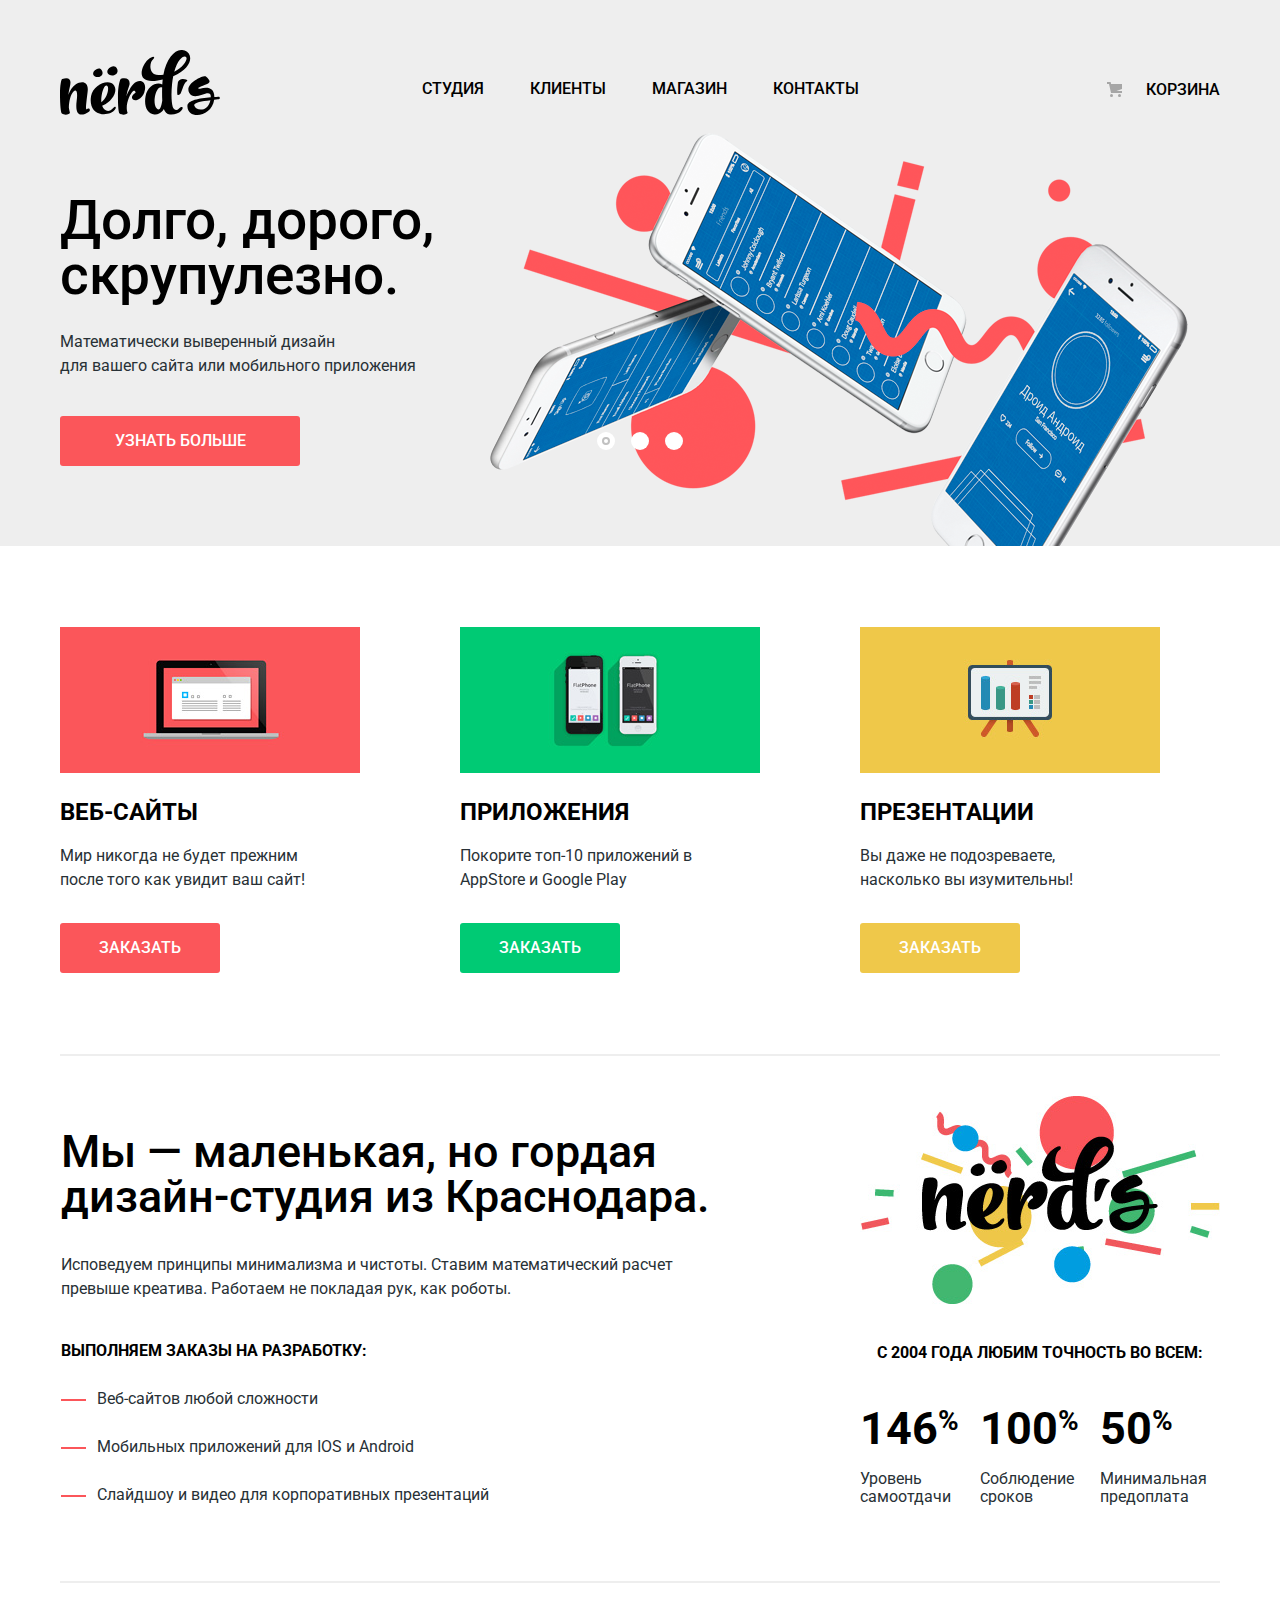
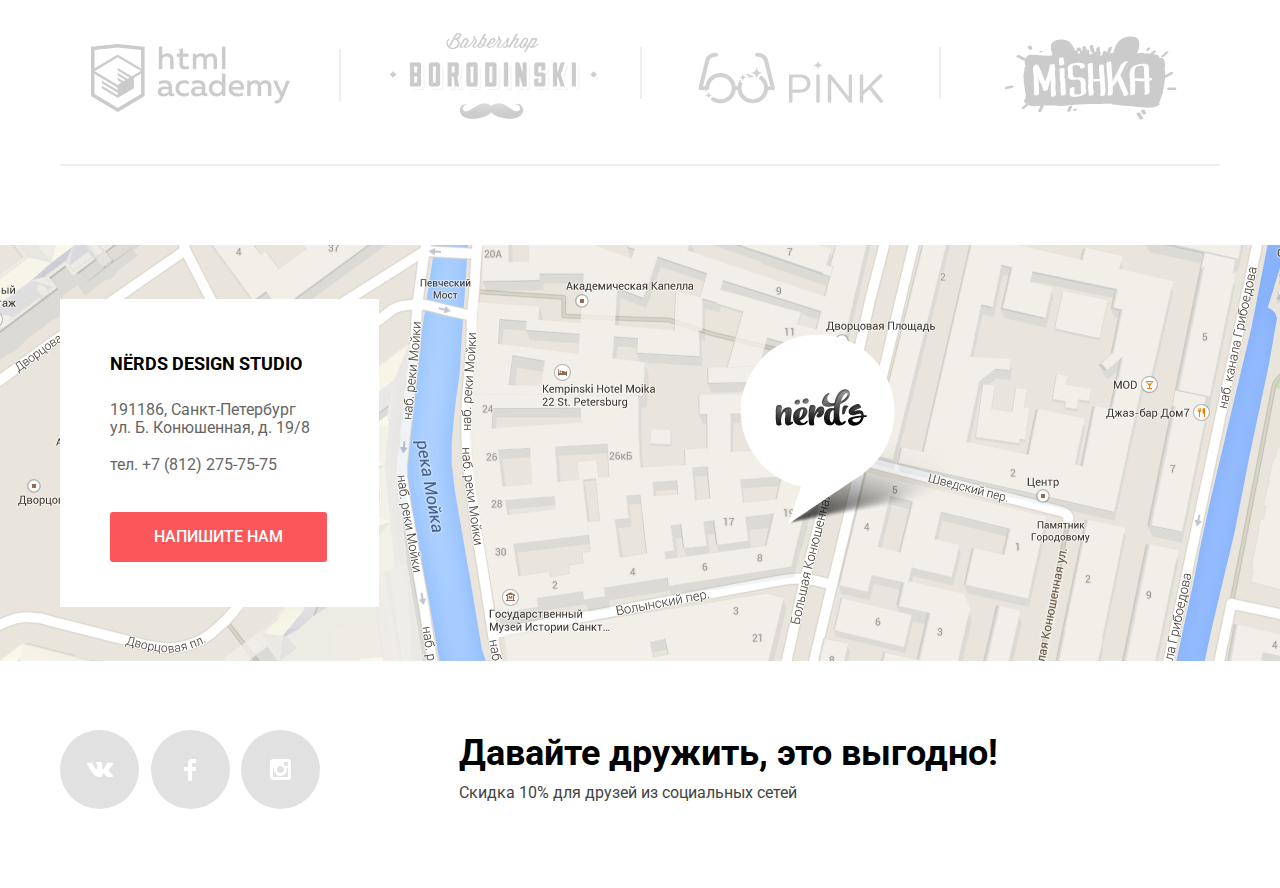
==== index.html @ 0fe1f44a "Стилизовал модолку" ====
<!DOCTYPE html>
<html lang="ru">
  <head>
    <meta charset="utf-8">
    <title>HTML Academy: Нёрдс</title>
    <link href="https://fonts.googleapis.com/css?family=Roboto:400,500,700&amp;subset=cyrillic" rel="stylesheet">
    <link rel="stylesheet" href="css/normalize.css">
    <link rel="stylesheet" type="text/css" href="css/style.css">
    <link rel="stylesheet" type="text/css" href="css/style.min.css">
  </head>
  <body>
<!--Блок шапки-->
		<header class="main-header">
      <div class="main-header-wrapper">
				<div class="header-logo">
				  <img src="img/nerds-logo.svg" width="160" height="65" alt="Логотип Нёрдс">
				</div>
				<nav class="main-navigation">
					<ul class="main-nav">
						<li class="main-nav_li main-nav-studio"><a class="main-nav_link main-nav-studio_link" href="#">Студия</a></li>
						<li class="main-nav_li main-nav-customers"><a class="main-nav_link main-nav-customers_link" href="#">Клиенты</a></li>
						<li class="main-nav_li main-nav-magazine"><a class="main-nav_link main-nav-magazine_link" href="./catalog.html">Магазин</a></li>
            <li class="main-nav_li main-nav-contacts"><a class="main-nav_link main-nav-contacts_link" href="#">Контакты</a></li>
					</ul>
          <a class="main-navigation_basket" href="#">Корзина</a>
				</nav>
      </div>
    </header><!--/Блок шапки-->
<!--Формы слайда-->
    <section class="slider">
      <div class="slider-container">
        <h2 class="visually-hidden">Преимущества</h2>
        <input class="visually-hidden product-1" type="radio" id="product-1" name="toggle" checked>
        <input class="visually-hidden product-2" type="radio" id="product-2" name="toggle">
        <input class="visually-hidden product-3" type="radio" id="product-3" name="toggle">
        <div class="slider-controls">
          <label class="slider-controls-item slider-controls-item--1" for="product-1">Первый</label>
          <label class="slider-controls-item slider-controls-item--2" for="product-2">Второй</label>
          <label class="slider-controls-item slider-controls-item--3" for="product-3">Третий</label>
        </div>
        <ul class="slider-list">
          <li class="slider-item">
            <h3 class="slider_title">Долго, дорого,<br> скрупулезно.</h3>
            <p class="slider_about">Математически выверенный дизайн<br> для вашего сайта или мобильного приложения</p>
            <a class="slider-item-btn slider_btn" href="#">Узнать больше</a>
          </li>
          <li class="slider-item">
            <h3 class="slider_title">Любим математику как никто другой</h3>
            <p class="slider_about">Никакого креатива, только математические формулы  для расчета идеальных пропрорций</p>
            <a class="slider-item-btn slider_btn" href="#">Узнать больше</a>
          </li>
          <li class="slider-item">
            <h3 class="slider_title">Только ночь,<br>только хардкор</h3>
            <p class="slider_about">Работать днем, как все? Мы против этого.<br> Ближе к полуночи работа только начинается</p>
            <a class="slider-item-btn slider_btn" href="#">Узнать больше</a>
          </li>
        </ul>
      </div>
    </section><!--/Формы слайда-->
<!--Содержание основного блока-->
		<main class="container">
<!--Блок промо акции-->
			<div class="promo-wrapper">
				<section class="promo-section promo-site">
          <div class="promo-section-img_wrapper">
            <img src="img/illustration-red.png" width="300" height="146" alt="Иконка промо сайтов">
          </div>
          <h3 class="promo-section_title">Веб-сайты</h3>
					<p class="promo-section_about">Мир никогда не будет прежним после того как увидит ваш сайт!</p>
					<a class="promo_btn btn-promo-site btn-promo_red" href="#">Заказать</a>
				</section>
        <section class="promo-section promo-apps"> <!--apps приложения-->
          <div class="promo-section-img_wrapper">
            <img src="img/illustration-green.png" width="300" height="146" alt="Иконка промо приложений">
          </div>
          <h3 class="promo-section_title">Приложения</h3>
          <p class="promo-section_about">Покорите топ-10 приложений в AppStore и Google Play</p>
          <a class="promo_btn btn-promo-apps btn-promo_green" href="#">Заказать</a>
        </section>
        <section class="promo-section promo-presentetion">
          <div class="promo-section-img_wrapper">
            <img src="img/illustration-yellow.png" width="300" height="146" alt="Иконка промо презентации">
          </div>
          <h3 class="promo-section_title">Презентации</h3>
          <p class="promo-section_about">Вы даже не подозреваете, насколько вы изумительны!</p>
          <a class="promo_btn btn-promo-presentation btn-promo_yellow" href="#">Заказать</a>
        </section>
			</div><!--/Блок промо акции-->
<!--Блок описания компании-->
			<div class="description">
        <div class="description-wrapper">
          <section class="description-about">
            <b class="description-about-title">Мы &mdash; маленькая, но гордая дизайн-студия из Краснодара.</b>
            <p class="description-about-mission">Исповедуем принципы минимализма и чистоты. Ставим математический расчет превыше креатива. Работаем не покладая рук, как роботы.</p>
            <span class="description-about-orders">Выполняем заказы на разработку:</span>
            <ul class="description-about_orders_items">
              <li class="description-about_order_item">Веб-сайтов любой сложности</li>
              <li class="description-about_order_item">Мобильных приложений для IOS и Android</li>
              <li class="description-about_order_item">Слайдшоу и видео для корпоративных презентаций</li>
            </ul>
          </section>
  				<section class="description-statistics">
            <div class="description-statistics-img_wrapper">
              <img src="img/nerds-illustration.png" width="360" height="208" alt="Иконка статистики">
            </div>
  					<span class="description-statistics-about">С 2004 года любим точность во всем:</span>
            <section class="description-statistics-numbers"><!--А можно тут через список сделать а не через див-->
              <div class="description-statistics-number">
                <span class="description-statistics-number_percent">146<sup class="description-statistics-number_percent_sup">%</sup></span>
                <span class="description-statistics-number_name">Уровень самоотдачи</span>
              </div>
              <div class="description-statistics-number">
                <span class="description-statistics-number_percent">100<sup class="description-statistics-number_percent_sup">%</sup></span>
                <span class="description-statistics-number_name">Соблюдение сроков</span>
              </div>
              <div class="description-statistics-number">
                <span class="description-statistics-number_percent">50<sup class="description-statistics-number_percent_sup">%</sup></span>
                <span class="description-statistics-number_name">Минимальная предоплата</span>
              </div>
            </section>
  				</section>
        </div>
			</div><!--/Блок описания компании-->
<!--Блок портфолио выполненных сайтов-->
      <div class="portfolio">
        <section class="portfolio-catalog">
            <div class="portfolio-catalog-site_wrapper portfolio-catalog-site_wrapper_line portfolio-catalog-site_border_html">
              <a class="portfolio-catalog-site_link" href="https://htmlacademy.ru/intensive/htmlcss"><img src="img/logo-html.png" width="199" height="68" alt="Иконка ХТМЛ Академии"></a>
            </div>
            <div class="portfolio-catalog-site_wrapper portfolio-catalog-site_wrapper_line portfolio-catalog-site_border_barbershop">
              <a class="portfolio-catalog-site_link" href="#"><img src="img/logo-borodinski.png" width="209" height="90" alt="Иконка Барбершопа"></a>
            </div>
            <div class="portfolio-catalog-site_wrapper portfolio-catalog-site_wrapper_line portfolio-catalog-site_border_pink">
              <a class="portfolio-catalog-site_link" href="#"><img src="img/logo-pink.png" width="185" height="52" alt="Иконка Пинк"></a>
            </div>
            <div class="portfolio-catalog-site_wrapper portfolio-catalog-site_wrapper_line">
              <a class="portfolio-catalog-site_link" href="#"><img src="img/logo-mishka.png" width="173" height="84" alt="Иконка Мишки"></a>
            </div>
        </section>
      </div><!--/Блок портфолио выполненных сайтов-->
    </main>
<!--Блок проезда-адреса-->
		<div class="driving container-map" id="yandex-map">
      <div class="driving-wrapper">
        <section class="driving-address">
          <span class="driving-address_title">NЁRDS DESIGN STUDIO</span>
          <span class="driving-address_adds">191186, Санкт-Петербург</span>
          <span class="driving-address_adds driving-address_adds_street">ул. Б. Конюшенная, д. 19/8</span>
          <span class="driving-address_tel">тел. +7 (812) 275-75-75</span>
          <a class="driving-address_btn driving-address_btn_red" href="./form_feedback.html">Напишите нам</a>
        </section>
        <div class="driving-map_marker">
        </div>
      </div>
		</div><!--/Блок проезда-адреса-->
<!--Блок подвала-->
		<footer class="footer">
			<section class="container">
				<section class="footer-social">
          <a class="social-btn social-btn-vk" href="https://vk.com" aria-label="Вконтакте">Вконтакте
            <svg xmlns="http://www.w3.org/2000/svg" width="26" height="15" viewBox="0 0 26 15"><path fill="#FFF" d="M16.138 11.51c.956-.309 2.18 2.04 3.483 2.939.978.681 1.727.534 1.727.534l3.473-.05s1.815-.112.957-1.554c-.071-.12-.503-1.069-2.585-3.022-2.177-2.043-1.882-1.712.739-5.244 1.597-2.153 2.236-3.468 2.036-4.028-.192-.539-1.365-.399-1.365-.399L20.69.713c-.381.001-.704.119-.851.515-.003.004-.621 1.666-1.445 3.079-1.741 2.989-2.436 3.148-2.724 2.961-.661-.433-.494-1.737-.494-2.664 0-2.897.432-4.105-.846-4.417-.427-.104-.739-.172-1.828-.182-1.392-.021-2.574 0-3.244.329-.445.223-.786.712-.579.74.26.035.843.16 1.155.586.401.552.389 1.789.389 1.789s.229 3.411-.54 3.834c-.528.29-1.25-.302-2.803-3.016-.793-1.388-1.392-2.922-1.392-2.922s-.116-.285-.326-.441c-.25-.185-.6-.244-.6-.244L.848.684S.29.7.085.946c-.182.218-.015.668-.015.668s2.909 6.881 6.203 10.347c3.02 3.182 6.452 2.971 6.452 2.971h1.555s.469-.054.709-.312c.224-.24.214-.691.214-.691s-.031-2.109.935-2.419z"/></svg>
          </a>
          <a class="social-btn social-btn-fb" href="https://facebook.com" aria-label="Фейсбук">Фейсбук
            <svg xmlns="http://www.w3.org/2000/svg" width="12" height="22" viewBox="0 0 12 22"><path fill="#FFF" d="M12 4V0H8a4 4 0 0 0-4 4v4H0v4h4v10h4V12h4V8H8V4h4z"/></svg>
          </a>
					<a class="social-btn social-btn-inst" href="https://instagram.com" aria-label="Инстаграм">Инстаграм
            <svg xmlns="http://www.w3.org/2000/svg" width="21" height="21" viewBox="0 0 21 21"><path fill="#FFF" d="M18 0H3C1.35 0 0 1.35 0 3v15c0 1.65 1.35 3 3 3h15c1.65 0 3-1.35 3-3V3c0-1.65-1.35-3-3-3zm-7.5 7c1.93 0 3.5 1.57 3.5 3.5S12.43 14 10.5 14 7 12.43 7 10.5 8.57 7 10.5 7zM18 18H3V9h1.181A6.504 6.504 0 0 0 4 10.5a6.5 6.5 0 1 0 13 0 6.45 6.45 0 0 0-.181-1.5H18v9zm0-11h-4V3h4v4z"/></svg>
          </a>
				</section>
				<section class="footer-contacts">
          <b class="footer-contacts_title">Давайте дружить, это выгодно!</b>
          <p class="footer-contacts_discount">Скидка 10% для друзей из социальных сетей</p>
				</section>
			</section>
		</footer><!--/Блок подвала-->
<!--Модальные формы-->
<!--Модальная Форма обратной связи-->
    <div class="modal-feedback">
      <button class="modal-feedback-btn_close" type="button" title="Закрыть">Закрыть</button>
      <h3 class="modal-feedback_title">Напишите нам</h3>
      <form class="feedback-form" action="https://echo.htmlacademy.ru" method="get">
        <div class="feedback-form_elements_wrapper">
          <label class="feedback-form-title_label feedback-form-title_name" for="feedback-name_field">
            <span class="feedback-form-title_span feedback-form-title_span_name">Ваше имя:</span>
            <input class="feedback_input feedback-name" type="text" name="feedback-name" id="feedback-name_field" placeholder="Представьтесь, пожалуйста">
          </label>
          <label class="feedback-form-title_label feedback-form-title_email" for="feedback-email_field">
            <span class="feedback-form-title_span feedback-form-title_span_email">Ваш e-mail:</span>
            <input class="feedback_input feedback-email" type="email" name="feedback-email" id="feedback-email_field" placeholder="Для отправки ответа">
          </label>
          <label class="feedback-form-title_label feedback-form-title_text" for="feedback-text-field">
            <span class="feedback-form-title_span feedback-form-title_span_text">Текст письма:</span>
            <textarea class="feedback-text" name="feedback-text" rows="6" id="feedback-text-field" placeholder="В свободной форме"></textarea>
          </label>
        </div>
        <button class="modal-feedback_btn" type="submit" title="Отправить">Отправить</button>
      </form>
    </div><!--/Форма обратной связи-->
    <script src="js/script.min.js"></script>
  </body>
</html>
---- css/style.css ----
body {
  margin: 0px;
  padding: 0px;
  font-family: "Roboto", "Tahoma", sans-serif;
  font-size: 16px;
  line-height: 24px;
  font-weight: 400;
  color: #000000;
}
a {
  text-decoration: none;
}
.main-nav,
.main-nav_login,
.description-about_orders_items,
.sorting-items,
.selected-items_pages {
  list-style: none;
}
img {
  max-width: 100%;
  height: auto;
}
/*--ШАПКА--*/
.main-header {
  margin: 0 auto;
  background-color: #eeeeee;
}
.main-header-wrapper {
  width: 1160px;
  padding-left: 20px;
  padding-right: 20px;
  padding-top: 50px;
  margin-left: auto;
  margin-right: auto;
  background-color: #eeeeee;
  display: flex;
  align-items: flex-end;
}
.header-logo {
  margin-right: 202px;
}
.main-navigation {
  display: flex;
  flex-wrap: wrap;
  flex-grow: 1;
  align-items: center;
}
.main-nav {
  display: flex;
  flex-wrap: wrap;
  padding: 0;
  text-transform: uppercase;
}
.main-nav_link {
  font-family: "Roboto", "Tahoma", sans-serif;
  font-size: 16px;
  line-height: 30px;
  font-weight: 500;
  color: #000000;
  display: block;
  border-bottom: 2px solid transparent;
}
.main-nav_li {
  margin-right: 46px;
}
.main-navigation_basket {
  position: relative;
  font-family: "Roboto", "Tahoma", sans-serif;
  font-size: 16px;
  line-height: 30px;
  font-weight: 500;
  color: #000000;
  margin-left: auto;
  display: block;
  text-align: center;
  padding-left: 39px;
  text-transform: uppercase;
}
.main-navigation_basket::before {
  content: "";
  position: absolute;
  top: 7px;
  left: 0px;
  width: 16px;
  height: 18px;
  background-image: url("../img/basket.svg");
  background-repeat: no-repeat;
  background-position: 0 0;
  background-color: #eeeeee;
}
.main-navigation_basket:hover {
  color: #fb565a;
}
.main-navigation_basket:active {
  color: #000000;
  opacity: 0.3;
}
.main-navigation_basket:visited {
  border-bottom: 2px solid #fb565a;
}
.main-nav_link:hover {
  color: #fb565a;
}
.main-nav_link:active {
  color: #000000;
  opacity: 0.3;
}
.main-nav-magazine_link_active {
  border-bottom: 2px solid #fb565a;
}
.main-header_title {
  font-family: "Roboto", "Tahoma", sans-serif;
  font-size: 55px;
  line-height: 55px;
  font-weight: 500;
  color: #000000;
  margin: 0px;
  padding-bottom: 110px;
  padding-top: 70px;
  text-align: center;
}
.main-header_title_wrapper {
  margin-bottom: 57px;
}
/*-- ФОРМА СЛАЙДА --*/
.slider {
  background-color: #eeeeee;
  position: relative;
  margin-bottom: 81px;
}
.slider-container {
  width: 1200px;
  margin: 0 auto;
  padding: 0 20px;
  box-sizing: border-box;
  background-color: #eeeeee;
}
.visually-hidden {
  position: absolute;
  width: 1px;
  height: 1px;
  clip: rect(0, 0, 0, 0);
}
.slider-controls {
  position: absolute;
  left: 50%;
  bottom: 104px;
  z-index: 10;
  width: 160px;
  height: 18px;
  text-align: center;
  font-size: 0;
  transform: translateX(-50%);
}
.slider-controls label {
  position: relative;
  display: inline-block;
  vertical-align: top;
  width: 18px;
  height: 18px;
  padding: 8px;
  border-radius: 50%;
  cursor: pointer;
}
.slider-controls label::after {
  content: "";
  position: absolute;
  top: 8px;
  left: 8px;
  z-index: 1;
  width: 18px;
  height: 18px;
  background: #ffffff;
  border-radius: 50%;
}
.slider-list {
  margin: 0;
  padding: 0;
  list-style: none;
}
.slider-item {
  display: none;
  padding: 71px 0 80px 0;
}
.slider-item:nth-child(1) {
  background-image: url("../img/slide1.png");
  background-position: 93% 11px;
  background-repeat: no-repeat;
}
.slider-item:nth-child(2) {
  background-image: url("../img/slide2.png");
  background-position: 100% 0;
  background-repeat: no-repeat;
}
.slider-item:nth-child(3) {
  background-image: url("../img/slide3.png");
  background-position: 100% 20px;
  background-repeat: no-repeat;
}
#product-1:checked ~ .slider-list .slider-item:nth-child(1) {
  display: block;
}
#product-2:checked ~ .slider-list .slider-item:nth-child(2) {
  display: block;
}
#product-3:checked ~ .slider-list .slider-item:nth-child(3) {
  display: block;
}
#product-1:checked ~ .slider-controls .slider-controls-item--1::before,
#product-2:checked ~ .slider-controls .slider-controls-item--2::before,
#product-3:checked ~ .slider-controls .slider-controls-item--3::before {
  content: "";
  position: absolute;
  left: 50%;
  top: 50%;
  z-index: 2;
  width: 4px;
  height: 4px;
  margin: -4px;
  background-color: inherit;
  border: 2px solid #c1c1c1;
  border-radius: 50%;
}
.slider_title {
  max-width: 600px;
  margin: 0;
  margin-bottom: 27px;
  font-family: "Roboto", "Tahoma", sans-serif;
  font-size: 55px;
  line-height: 55px;
  font-weight: 500;
  color: #000000;
}
.slider_about {
  max-width: 430px;
  margin: 0;
  margin-bottom: 38px;
  font-family: "Roboto", "Tahoma", sans-serif;
  font-size: 16px;
  line-height: 24px;
  font-weight: 400;
  color: #283136;
}
.slider_btn {
  display: block;
  width: 240px;
  padding: 16px 0;
  font-family: "Roboto", "Tahoma", sans-serif;
  font-size: 16px;
  line-height: 18px;
  font-weight: 500;
  color: #ffffff;
  background-color: #fb565a;
  text-transform: uppercase;
  text-decoration: none;
  border-radius: 3px;
  text-align: center;
  border: none;
}
.slider_btn:hover,
.slider_btn:focus {
  background-color: #e74246;
}
.slider_btn:active {
  color: rgba(255, 255, 255, 0.3);
  background-color: #d7373b;
  box-shadow: 0 3px rgba(0, 0, 0, 0.1) inset;
}
/*-- БЛОК ПРОМО АКЦИИ --*/
.container {
  width: 1200px;
  margin: 0 auto;
  flex-wrap: wrap;
  padding: 0 20px;
  box-sizing: border-box;
  margin-bottom: 79px;
}
.promo-wrapper {
  display: flex;
  flex-wrap: wrap;
  width: 100%;
  margin-left: auto;
  margin-right: auto;
  margin-bottom: 81px;
  background-color: #ffffff;
}
.promo-section {
  width: 300px;
  margin-right: 100px;
}
.promo-section:nth-child(3n) {
  margin: 0px;
}
.promo-section-img_wrapper {
  width: 300px;
  height: 146px;
}
.promo-section_title {
  font-family: "Roboto", "Tahoma", sans-serif;
  font-size: 24px;
  line-height: 30px;
  font-weight: 700;
  color: #000000;
  text-transform: uppercase;
  margin-bottom: 17px;
}
.promo-section_about {
  display: block;
  width: 270px;
  font-family: "Roboto", "Tahoma", sans-serif;
  font-size: 16px;
  line-height: 24px;
  font-weight: 400;
  color: #283136;
  margin-bottom: 31px;
}
.promo_btn {
  font-family: "Roboto", "Tahoma", sans-serif;
  font-size: 16px;
  line-height: 18px;
  font-weight: 500;
  color: #ffffff;
  text-transform: uppercase;
  border-radius: 3px;
  text-align: center;
  display: inline-block;
  padding: 16px 39px;
  vertical-align: middle;
}
.btn-promo_red {
  background-color: #fb565a;
}
.btn-promo_red:hover {
  background-color: #e74246;
}
.btn-promo_red:active {
  background-color: #d7373b;
  color: rgba(255, 255, 255, 0.3);
  box-shadow: 0 3px rgb(193, 49, 53) inset;
}
.btn-promo_green {
  background-color: #00ca74;
}
.btn-promo_green:hover {
  background-color: #00bc6c;
}
.btn-promo_green:active {
  background-color: #00aa62;
  color: rgba(255, 255, 255, 0.3);
  box-shadow: 0 3px rgb(0, 153, 88) inset;
}
.btn-promo_yellow {
  background-color: #efc84a;
}
.btn-promo_yellow:hover {
  background-color: #eab534;
}
.btn-promo_yellow:active {
  background-color: #e5a722;
  color: rgba(255, 255, 255, 0.3);
  box-shadow: 0 3px rgb(206, 150, 31) inset;
}
/*-- БЛОК ОПИСАНИЯ КОМПАНИИ --*/
.description {
  background-color: #ffffff;
}
.description-wrapper {
  display: flex;
  width: 1160px;
  padding-top: 40px;
  margin-left: auto;
  margin-right: auto;
  margin-bottom: 50px;
  background-color: #ffffff;
  border-top: 2px solid #eeeeee;
  box-sizing: border-box;
}
.description-about {
  display: flex;
  flex-direction: column;
  width: 660px;
  margin-right: 140px;
  padding-left: 1px;
  padding-top: 33px;
}
.description-about-title {
  font-family: "Roboto", "Tahoma", sans-serif;
  font-size: 45px;
  line-height: 45px;
  font-weight: 500;
  color: #000000;
}
.description-about-mission {
  font-family: "Roboto", "Tahoma", sans-serif;
  font-size: 16px;
  line-height: 24px;
  font-weight: 400;
  color: #283136;
  padding: 0;
  margin: 0;
  margin-top: 34px;
  margin-bottom: 38px;
}
.description-about-orders {
  font-family: "Roboto", "Tahoma", sans-serif;
  font-size: 16px;
  line-height: 24px;
  font-weight: 700;
  color: #000000;
  text-transform: uppercase;
}
.description-about_orders_items {
  padding: 0px;
  margin: 0px;
}
.description-about_order_item {
  position: relative;
  font-family: "Roboto", "Tahoma", sans-serif;
  font-size: 16px;
  line-height: 24px;
  font-weight: 400;
  color: #283136;
  padding-left: 36px;
  margin: 24px 0px;
}
.description-about_order_item::before {
  content: "";
  display: block;
  width: 25px;
  height: 2px;
  position: absolute;
  top: 12px;
  left: 0px;
  background-color: #fb565a;
}
.description-statistics {
  width: 360px;
}
.description-statistics-img_wrapper {
  margin-bottom: 30px;
}
.description-statistics-numbers {
  display: flex;
  margin-top: 41px;
}
.description-statistics-about {
  display: block;
  margin-left: 17px;
  font-family: "Roboto", "Tahoma", sans-serif;
  font-size: 16px;
  line-height: 24px;
  font-weight: 700;
  color: #000000;
  text-transform: uppercase;
}
.description-statistics-number_percent {
  font-family: "Roboto", "Tahoma", sans-serif;
  font-size: 45px;
  line-height: 45px;
  font-weight: 700;
  color: #000000;
}
.description-statistics-number_percent_sup {
  font-family: "Roboto", "Tahoma", sans-serif;
  font-size: 28px;
  font-weight: 700;
}
.description-statistics-number:nth-child(1) {
  margin-right: 21px;
}
.description-statistics-number:nth-child(3) {
  margin-left: 21px;
}
.description-statistics-number_name {
  display: block;
  font-family: "Roboto", "Tahoma", sans-serif;
  font-size: 16px;
  line-height: 18px;
  font-weight: 400;
  color: #283136;
  margin-top: 19px;
}
/*-- БЛОК ПОРТФОЛИО ВЫПОЛНЕННЫХ САЙТОВ --*/
.portfolio {
  background-color: #ffffff;
}
.portfolio-catalog {
  display: flex;
  flex-wrap: wrap;
  width: 1160px;
  margin-left: auto;
  margin-right: auto;
  padding-top: 50px;
  padding-bottom: 34px;
  border-top: 2px solid #eeeeee;
  border-bottom: 2px solid #eeeeee;
  justify-content: space-between;
  align-items: center;
}
.portfolio-catalog-site_link img {
  opacity: 0.2;
}
.portfolio-catalog-site_link img:hover {
  opacity: 1;
}
.portfolio-catalog-site_link img:active {
  opacity: 0.1;
}
.portfolio-catalog-site_wrapper_line {
  position: relative;
}
.portfolio-catalog-site_wrapper_line:nth-child(1) {
  margin-left: 31px;
}
.portfolio-catalog-site_wrapper_line:nth-child(3) {
  margin-right: 21px;
}
.portfolio-catalog-site_wrapper_line:nth-child(4) {
  margin-right: 43px;
  background-color: transparent;
}
.portfolio-catalog-site_border_html::after {
  content: "";
  display: block;
  position: absolute;
  width: 2px;
  height: 52px;
  background-color: #eeeeee;
  right: -51px;
  top: 5px;
}
.portfolio-catalog-site_border_barbershop::after {
  content: "";
  display: block;
  position: absolute;
  width: 2px;
  height: 52px;
  background-color: #eeeeee;
  right: -43px;
  top: 14px;
}
.portfolio-catalog-site_border_pink::after {
  content: "";
  display: block;
  position: absolute;
  width: 2px;
  height: 52px;
  background-color: #eeeeee;
  right: -58px;
  top: -5px;
}
/*-- БЛОК ПРОЕЗДА АДРЕСА --*/
.driving {
  margin-top: 61px;
}
.container-map {
  width: 100%;
  margin-left: auto;
  margin-right: auto;
  background-image: url("../img/map.png");
  background-position: center;
  background-repeat: no-repeat;
  min-height: 416px;
}
.driving-wrapper {
  position: relative;
  width: 1160px;
  padding-left: 20px;
  padding-right: 20px;
  padding-top: 54px;
  margin-left: auto;
  margin-right: auto;
  background-color: transparent;
}
.driving-address {
  padding-top: 50px;
  padding-left: 50px;
  width: 269px;
  height: 258px;
  background-color: #ffffff;
}
.driving-address_title {
  display: block;
  margin-bottom: 22px;
  font-family: "Roboto", "Tahoma", sans-serif;
  font-size: 18px;
  line-height: 30px;
  font-weight: 700;
  color: #000000;
}
.driving-address_adds {
  display: block;
  font-family: "Roboto", "Tahoma", sans-serif;
  font-size: 16px;
  line-height: 18px;
  font-weight: 400;
  color: #666666;
}
.driving-address_adds_street {
  margin-bottom: 19px;
}
.driving-address_tel {
  display: block;
  margin-bottom: 38px;
  font-family: "Roboto", "Tahoma", sans-serif;
  font-size: 16px;
  line-height: 18px;
  font-weight: 400;
  color: #666666;
}
.driving-address_btn {
  font-family: "Roboto", "Tahoma", sans-serif;
  font-size: 16px;
  line-height: 18px;
  font-weight: 500;
  color: #ffffff;
  text-transform: uppercase;
  border-radius: 3px;
  text-align: center;
  display: inline-block;
  padding: 16px 44px;
  vertical-align: middle;
}
.driving-address_btn_red {
  background-color: #fb565a;
}
.driving-address_btn:hover {
  background-color: #e74246;
  cursor: pointer;
}
.driving-address_btn:active {
  background-color: #d7373b;
  cursor: pointer;
  color: rgba(255, 255, 255, 0.3);
  box-shadow: 0 3px rgb(193, 49, 53) inset;
}
.driving-map_marker {
  position: absolute;
  width: 231px;
  height: 190px;
  top: 89px;
  right: 269px;
  background-image: url("../img/map-marker.png");
  background-position: 0 0;
  background-repeat: no-repeat;
}
/*--СОДЕРЖАНИЕ ОСНОВНОГО БЛОКА КАТАЛОГА--*/
.container-forms,
.forms {
  background-color: #ffffff;
}
.forms {
  width: 1160px;
  padding-left: 20px;
  padding-right: 20px;
  margin: 0 auto;
  display: flex;
}
/*БЛОК ВЫБОРА ШАБЛОНОВ - ФИЛЬТР*/
.filter-price {
  margin: 0;
  padding: 0;
  border: none;
  margin-bottom: 56px;
}
.range-filter {
  width: 260px;
  margin-top: 46px;
}
.filter-price-title {
  font-family: "Roboto", "Tahoma", sans-serif;
  font-size: 18px;
  line-height: 30px;
  text-transform: uppercase;
  font-weight: 700;
  color: #000000;
  letter-spacing: 1px;
}
.range-controls {
  position: relative;
  height: 41px;
  margin-bottom: 15px;
  padding-top: 39px;
  padding-right: 20px;
  padding-left: 20px;
  background-color: #f1f1f1;
  border-radius: 5px;
}
.range-controls .scale {
  height: 2px;
  background: #d7dcde;
}
.range-controls .bar {
  width: 70%;
  height: 2px;
  background: #00ca74;
}
.range-controls .toggle {
  position: absolute;
  top: 31px;
  left: 0;
  width: 4px;
  height: 4px;
  padding: 0;
  border: 8px solid #ffffff;
  background-color: #ababab;
  box-shadow: 0 2px 1px 0 #cfcfcf;
  border-radius: 50%;
  cursor: pointer;
}
.range-controls .toggle-min {
  left: 18px;
}
.range-controls .toggle-max {
  left: 160px;
}
.price-controls {
  font-size: 0;
}
.price-controls label {
  display: inline-block;
  vertical-align: top;
  width: 50%;
  font-family: "Roboto", "Tahoma", sans-serif;
  font-size: 16px;
  line-height: 22px;
  font-weight: 400;
  color: #283136;
  text-transform: uppercase;
}
.price-controls .min-price_input,
.price-controls .max-price_input {
  width: 80px;
  padding: 7px 0px;
  font-family: "Roboto", "Tahoma", sans-serif;
  font-size: 16px;
  line-height: 22px;
  font-weight: 400;
  color: #283136;
  background-color: #eeeeee;
  text-align: center;
  border: none;
  border-radius: 5px;
}
.max-price {
  text-align: right;
}
.min-price,
.max-price {
  font-family: "Roboto", "Tahoma", sans-serif;
  font-size: 16px;
  line-height: 22px;
  font-weight: 400;
  color: #283136;
  text-transform: uppercase;
}
.min-price .min-price_input {
  margin-left: 8px;
}
.max-price .max-price_input {
  margin-left: 8px;
}
.grid-catalog {
  margin-bottom: 41px;
}
.grid-title {
  font-family: "Roboto", "Tahoma", sans-serif;
  font-size: 18px;
  line-height: 30px;
  font-weight: 700;
  color: #000000;
  text-transform: uppercase;
}
.grid-items {
  display: flex;
  flex-direction: column;
}
.grid-item_label {
  display: block;
  position: relative;
  cursor: pointer;
  user-select: none;
  padding-left: 36px;
  font-family: "Roboto", "Tahoma", sans-serif;
  font-size: 16px;
  line-height: 20px;
  font-weight: 400;
  color: #283136;
  margin-bottom: 5px;
  margin-top: 15px;
}
.grid-item_radio {
  display: none;
}
.grid-item_radio + .grid-item_label::before {
  content: "";
  position: absolute;
  box-sizing: border-box;
  width: 25px;
  height: 25px;
  left: 0px;
  top: -2px;
  border-radius: 100%;
  background-image: url("../img/radio-off.png");
  background-repeat: no-repeat;
  background-position: 0 0;
}
.grid-item_radio:checked + .grid-item_label::before {
  content: "";
  position: absolute;
  box-sizing: border-box;
  width: 25px;
  height: 25px;
  left: 0px;
  top: -2px;
  border-radius: 50%;
  background-image: url("../img/radio-on.png");
  background-repeat: no-repeat;
  background-position: 0 0;
}
.grid-item_radio:hover + .grid-item_label::before {
  background-image: url("../img/radio-hover-off.png");
}
.grid-item_radio:checked:hover + .grid-item_label::before {
  background-image: url("../img/radio-hover-on.png");
}
.grid-item_radio:disabled + .grid-item_label::before {
  background-image: url("../img/radio-disable-off.png");
}
.grid-item_radio:checked:disabled + .grid-item_label::before {
  background-image: url("../img/radio-disable-on.png");
}
.specialty-title {
  font-family: "Roboto", "Tahoma", sans-serif;
  font-size: 18px;
  line-height: 30px;
  font-weight: 700;
  color: #000000;
  text-transform: uppercase;
}
.specialty-item {
  display: flex;
  flex-direction: column;
}
.specialty-item_label {
  display: block;
  position: relative;
  cursor: pointer;
  user-select: none;
  padding-left: 36px;
  margin-bottom: 4px;
  margin-top: 16px;
  font-family: "Roboto", "Tahoma", sans-serif;
  font-size: 16px;
  line-height: 20px;
  font-weight: 400;
  color: #283136;
}
.specialty-item_checkbox {
  display: none;
}
.specialty-item_checkbox + .specialty-item_label::before {
  content: "";
  position: absolute;
  width: 23px;
  height: 23px;
  left: 0px;
  top: -2px;
  border-radius: 3px;
  background-image: url("../img/checkbox-off.png");
  background-repeat: no-repeat;
  background-position: 0 0;
}
.specialty-item_checkbox:checked + .specialty-item_label::before {
  content: "";
  position: absolute;
  width: 26px;
  height: 24px;
  left: 0px;
  top: -2px;
  border-radius: 3px;
  border: none;
  background-image: url("../img/checkbox-on.png");
  background-repeat: no-repeat;
  background-position: 0 0;;
}
.specialty-item_checkbox:hover + .specialty-item_label::before {
  background-image: url("../img/checkbox-hover-off.png");
}
.specialty-item_checkbox:checked:hover + .specialty-item_label::before {
  left: 0px;
  background-image: url("../img/checkbox-hover-on.png");
}
.specialty-item_checkbox:disabled + .specialty-item_label::before {
  background-image: url("../img/checkbox-disabled-off.png");
}
.specialty-item_checkbox:checked:disabled + .specialty-item_label::before {
  background-image: url("../img/checkbox-disabled-on.png");
}
.btn-apply_form {
  display: block;
  width: 260px;
  height: 50px;
  box-sizing: border-box;
  border-radius: 3px;
  margin-top: 46px;
  font-family: "Roboto", "Tahoma", sans-serif;
  font-size: 16px;
  line-height: 18px;
  font-weight: 500;
  color: #000000;
  background-color: #eeeeee;
  cursor: pointer;
  border: none;
  text-align: center;
  vertical-align: middle;
  text-transform: uppercase;
}
.btn-apply_form:hover {
  background-color: #dfdfdf;
}
.btn-apply_form:active {
background-color: #d5d5d5;
color: rgba(0, 0, 0, 0.5);
box-shadow: 0 -3px 0 0 #bfbfbf;
}
/*--БЛОК ОСОРТИРОВАННЫХ ШАБЛОНОВ--*/
.selected-forms,
.selected-forms_elements,
.selected-items {
  background-color: #ffffff;
}
.sorting {
  display: flex;
  align-items: baseline;
  margin-bottom: 55px;
}
.sorting-title {
  font-family: "Roboto", "Tahoma", sans-serif;
  font-size: 18px;
  line-height: 18px;
  padding-top: 2px;
  font-weight: 700;
  color: #000000;
  margin-right: 266px;
  text-transform: uppercase;
}
.sorting-items {
  display: flex;
  align-items: center;
  padding: 0px;
  margin: 0px;
  text-transform: uppercase;
  line-height: 18px;
}
.sorting-item:nth-child(1) {
  margin-right: 25px;
}
.sorting-item:nth-child(2) {
  margin-right: 26px;
}
.sorting-item:nth-child(3) {
  margin-right: 49px;
}
.sorting-item:nth-child(4) {
  margin-right: 17px;
}
.sorting-items .sorting-item:last-child {
  margin: 0px;
}
.sorting-item .sorting-item_down {
  font-size: 0px;
  display: flex;
  align-items: center;
  justify-content: center;
  text-align: center;
  background-color: #ffffff;
  width: 11px;
  height: 10px;
}
.sorting-item .sorting-item_up {
  font-size: 0px;
  display: flex;
  align-items: center;
  justify-content: center;
  text-align: center;
  background-color: #ffffff;
  width: 11px;
  height: 10px;
}
.sorting-item_link {
  font-family: "Roboto", "Tahoma", sans-serif;
  font-size: 14px;
  line-height: 18px;
  font-weight: 400;
  cursor: pointer;
}
.sorting-item_price_active {
  color: rgb(0, 0, 0);
}
.sorting-item_type_sleep,
.sorting-item_name_sleep {
  color: rgba(0, 0, 0, 0.3);
}
.sorting-item_price_active:hover,
.sorting-item_type_sleep:hover,
.sorting-item_name_sleep:hover {
  color: rgba(0, 0, 0, 0.6);
}
.sorting-item_price_active:active,
.sorting-item_type_sleep:active,
.sorting-item_name_sleep:active {
  color: rgb(0, 0, 0);
}
.selection-forms_elements {
  width: 260px;
}
.selected-forms {
  margin-left: auto;
}
.selected-forms_elements {
  width: 760px;
}
.selected-items {
  width: 760px;
  display: flex;
  flex-wrap: wrap;
}
.selected-item {
  width: 360px;
  height: 616px;
  box-sizing: border-box;
  margin-bottom: 33px;
  position: relative;
  z-index: 1;
  border-top-right-radius: 3px;
  border-top-left-radius: 3px;
}
.selected-item:hover {
  box-shadow: 0 6px 15px 0 rgba(0, 1, 1, 0.25);
}
.selected-item:nth-child(even) {
  margin-left: 40px;
}
.selected-item_slider {
  height: 40px;
  cursor: pointer;
  border-top-right-radius: 3px;
  border-top-left-radius: 3px;
  fill-opacity: 0.12;
}
.selected-item:hover .selected-item_slider {
  fill-opacity: 1;
}
.selected-item_img {
  height: 574px;
  cursor: pointer;
  box-sizing: border-box;
}
.selected-item_hidden {
  display: block;
  position: absolute;
  width: 360px;
  height: 231px;
  box-sizing: border-box;
  padding-top: 29px;
  text-align: center;
  background-color: #eeeeee;
  z-index: 2;
  bottom: 0px;
}
.selected-item_visually-hidden {
  display: none;
}
.selected-item:hover .selected-item_visually-hidden {
  display: block;
}
.selected-item_hidden_title {
  display: block;
  font-family: "Roboto", "Tahoma", sans-serif;
  font-size: 18px;
  line-height: 30px;
  font-weight: 700;
  color: #000000;
  text-transform: uppercase;
  margin: 0px;
  margin-bottom: 14px;
}
.selected-item_hidden_inform {
  display: block;
  margin-left: auto;
  margin-right: auto;
  font-family: "Roboto", "Tahoma", sans-serif;
  font-size: 16px;
  line-height: 18px;
  font-weight: 400;
  color: #666666;
}
.selected-item_hidden_inform_sedona,
.selected-item_hidden_inform_barbershop,
.selected-item_hidden_inform_mishka {
  width: 200px;
}
.selected-item_hidden_inform_sedona_pink,
.selected-item_hidden_inform_sedona_plus,
.selected-item_hidden_inform_sedona_kvas {
  width: 228px;
}
.selected-item_hidden_cost {
  display: block;
  width: 200px;
  height: 50px;
  box-sizing: border-box;
  border-radius: 3px;
  margin-top: 31px;
  margin-left: auto;
  margin-right: auto;
  font-family: "Roboto", "Tahoma", sans-serif;
  font-size: 16px;
  line-height: 18px;
  font-weight: 500;
  color: #ffffff;
  background-color: #fb565a;
  border: none;
  text-align: center;
  vertical-align: middle;
}
.selected-item_hidden_cost:hover {
  background-color: #e74246;
  cursor: pointer;
}
.selected-item_hidden_cost:active {
  background-color: #d7373b;
  cursor: pointer;
  box-shadow: 0 3px rgba(0, 0, 0, 0.1) inset;
}
.selected-items_pages {
  display: flex;
  align-items: center;
  padding: 0px;
  margin: 0px;
  margin-top: 26px;
  line-height: 18px;
}
.selected-items_li {
  margin-right: 11px;
}
.selected-items_page {
  font-family: "Roboto", "Tahoma", sans-serif;
  font-size: 16px;
  line-height: 18px;
  font-weight: 500;
  color: #000000;
  background-color: #eeeeee;
}
.selected-items_page_block {
  display: block;
  box-sizing: border-box;
  text-align: center;
  vertical-align: middle;
  width: 50px;
  height: 50px;
  padding-top: 16px;
  border-radius: 3px;
}
.active-page {
  display: block;
  box-sizing: border-box;
  text-align: center;
  vertical-align: middle;
  width: 50px;
  height: 50px;
  padding-top: 14px;
  border-radius: 3px;
  background-color: #ffffff;
  border: 3px solid #dbdbdb;
}
.selected-items_page_block:hover {
  background-color: #dfdfdf;
}
.selected-items_page_block:active {
  background-color: #d5d5d5;
  color: rgba(0, 0, 0, 0.3);
  box-shadow: inset 0 3px 0 0 #bfbfbf;
}
.selected-items_page_page_next {
  display: block;
  box-sizing: border-box;
  text-align: center;
  vertical-align: middle;
  width: 260px;
  height: 50px;
  padding-top: 16px;
  border-radius: 3px;
  text-transform: uppercase;
}
/*-- ПОДВАЛ --*/
.footer {
  width: 1160px;
  margin: 0 auto;
  margin-top: 69px;
  margin-bottom: 70px;
}
.footer .container {
  display: flex;
  padding: 0px;
}
.footer,
.footer-social,
.footer-contacts
 {
  background-color: #ffffff;
}
.footer-contacts {
  padding-top: 5px;
}
.social-btn {
  font-size: 0px;
  display: flex;
  align-items: center;
  justify-content: center;
  text-align: center;
  background-color: #e1e1e1;
  width: 79px;
  height: 79px;
  border-radius: 50%;
}
.social-btn:hover,
.social-btn:focus {
  text-decoration: none;
  background-color: rgb(231, 66, 70);
}
.social-btn:active,
.social-btn:active {
  background-color: rgb(215, 55, 59);
  box-shadow: inset 0 3px 0 0 #c13135;
}
.social-btn:active path,
.social-btn:active path {
  opacity: 0.3;
}
.footer-social {
  display: flex;
  width: 260px;
  margin-right: 139px;
  flex-wrap: wrap;
  justify-content: space-between;
}
.footer-contacts_title {
  font-family: "Roboto", "Tahoma", sans-serif;
  font-size: 36px;
  line-height: 36px;
  font-weight: 700;
  color: #000000;
}
.footer-contacts_discount {
  font-family: "Roboto", "Tahoma", sans-serif;
  font-size: 16px;
  line-height: 22px;
  font-weight: 400;
  color: #444444;
  margin: 0px;
  margin-top: 10px;
}
/*-- КАРТА, КОРЗИНА И ОВЕРЛЭЙ ОБРАТНОЙ СВЯЗИ--*/

/*-- ОКНО ОБРАТНОЙ СВЯЗИ--*/
.modal-feedback {
  display: none;
  position: fixed;
  top: 40px;
  right: 279px;
  width: 960px;
  height: 590px;
  box-sizing: border-box;
  padding-left: 100px;
  padding-right: 100px;
  z-index: 5;
  background: #ffffff;
  box-shadow: 0 20px 40px rgba(0, 1, 1, 0.75);
  font-size: 16px;
  line-height: 18px;
  color: #444444;
  font-weight: 400;
  font-family: "Roboto", "Tahoma", sans-serif;
}
.modal-feedback,
.feedback-form {
  background-color: #ffffff;
  font-size: 16px;
  line-height: 18px;
  color: #444444;
  font-weight: 700;
  font-family: "Roboto", "Tahoma", sans-serif;
}
.modal-feedback-btn_close {
  position: absolute;
  top: 78px;
  right: 90px;
  width: 21px;
  height: 21px;
  font-size: 0;
  background-color: transparent;
  border: 0;
  cursor: pointer;
}
.modal-feedback-btn_close::before {
  content: "";
  display: block;
  width: 21px;
  height: 21px;
  background: transparent url("../img/close-cross-off.png") no-repeat;
  position: absolute;
  top: 0px;
  left: 0px;
}
.modal-feedback-btn_close:hover::before {
  background: transparent url("../img/close-cross-hover.png") no-repeat;
}
.modal-feedback-btn_close:active::before {
  background: transparent url("../img/close-cross-push.png") no-repeat;
}
.modal-feedback_title {
  margin: 0px;
  margin-top: 73px;
  margin-bottom: 49px;
  font-family: "Roboto", "Tahoma", sans-serif;
  font-size: 45px;
  line-height: 45px;
  font-weight: 500;
  color: #000000;
}
.feedback-form_elements_wrapper {
  display: flex;
  flex-wrap: wrap;
  margin-bottom: 47px;
}
.feedback-form-title_label {
  display: flex;
  flex-direction: column;
  width: 360px;
  box-sizing: border-box;
  margin: 0px;
  font-family: "Roboto", "Tahoma", sans-serif;
  font-size: 16px;
  line-height: 18px;
  font-weight: 700;
  color: #000000;
}
.feedback-form-title_name {
  margin-right: 40px;
}
.feedback-form-title_name {

}
.feedback_input {
  width: 360px;
  min-height: 50px;
  border-radius: 3px;
  padding-left: 14px;
  padding-right: 14px;
  margin-top: 12px;
  margin-bottom: 35px;
  box-sizing: border-box;
  border-radius: 3px;
  font-family: "Roboto", "Tahoma", sans-serif;
  font-size: 16px;
  line-height: 18px;
  font-weight: 400;
  color: rgba(68, 68, 68, 0.5);
  border: 2px solid rgb(215, 220, 222);
  border-radius: 3px;
}
.feedback_input:hover {
  color: rgba(68, 68, 68, 0.5);
  border: 2px solid rgb(180, 185, 187);
}
.feedback_input:focus {
  color: rgba(68, 68, 68);
  border: 2px solid rgb(0, 0, 0);
}
.feedback-text {
  width: 760px;
  box-sizing: border-box;
  border-radius: 3px;
  border: 2px solid rgb(215, 220, 222);
  margin-top: 12px;
  padding-left: 14px;
  padding-top: 12px;
  font-family: "Roboto", "Tahoma", sans-serif;
  font-size: 16px;
  line-height: 18px;
  font-weight: 400;
  color: rgba(68, 68, 68, 0.5);
}
.feedback-text:hover {
  color: rgba(68, 68, 68, 0.5);
  border: 2px solid rgb(180, 185, 187);
}
.feedback-text:focus {
  color: rgba(68, 68, 68);
  border: 2px solid rgb(0, 0, 0);
}
.modal-feedback_btn {
  display: block;
  box-sizing: border-box;
  width: 240px;
  padding: 16px 0;
  font-family: "Roboto", "Tahoma", sans-serif;
  color: #ffffff;
  font-size: 16px;
  line-height: 18px;
  font-weight: 500;
  color: rgb(255, 255, 255);
  background-color: rgb(251, 86, 90);
  border: none;
  text-transform: uppercase;
  text-decoration: none;
  border-radius: 3px;
  text-align: center;
  cursor: pointer;
}
.modal-feedback_btn:hover,
.modal-feedback_btn:focus {
  background-color: #e74246;
}
.modal-feedback_btn:active {
  color: rgba(255, 255, 255, 0.3);
  background-color: #d7373b;
  box-shadow: 0 3px rgba(0, 0, 0, 0.1) inset;
}
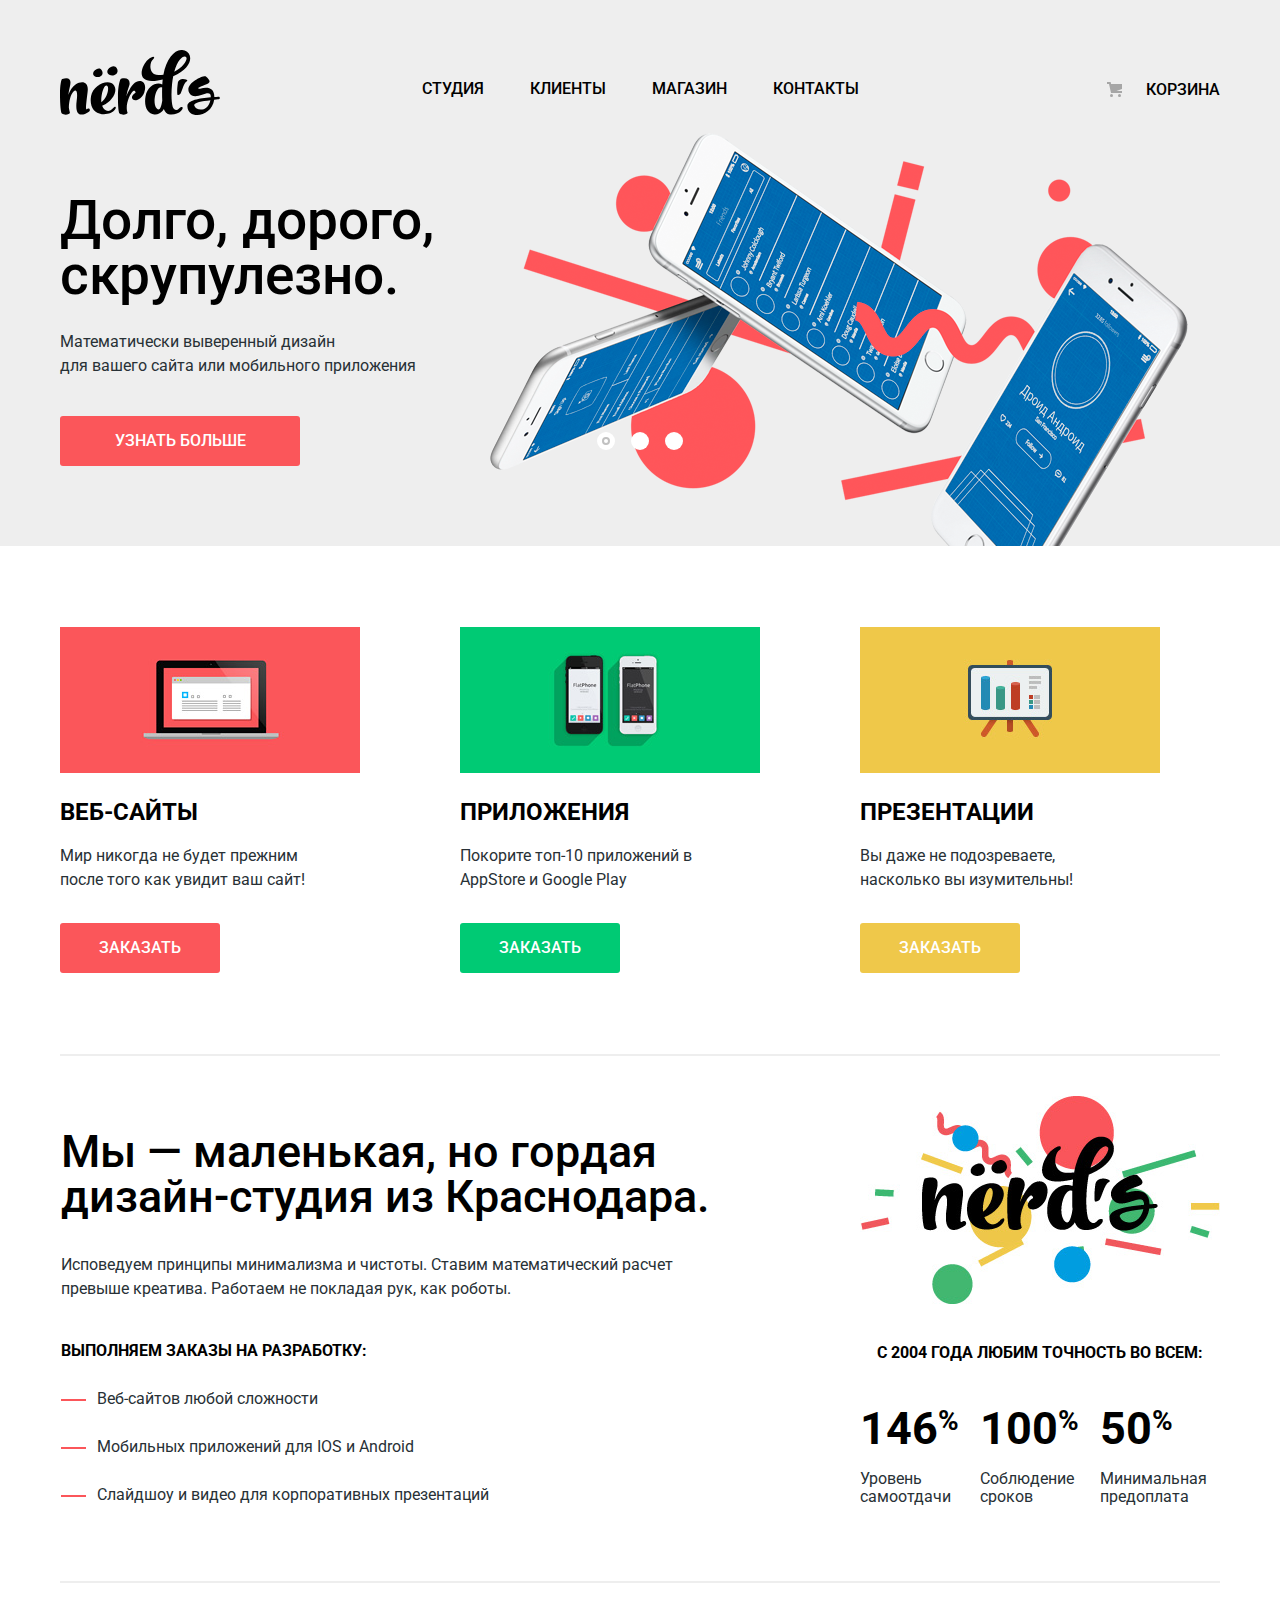
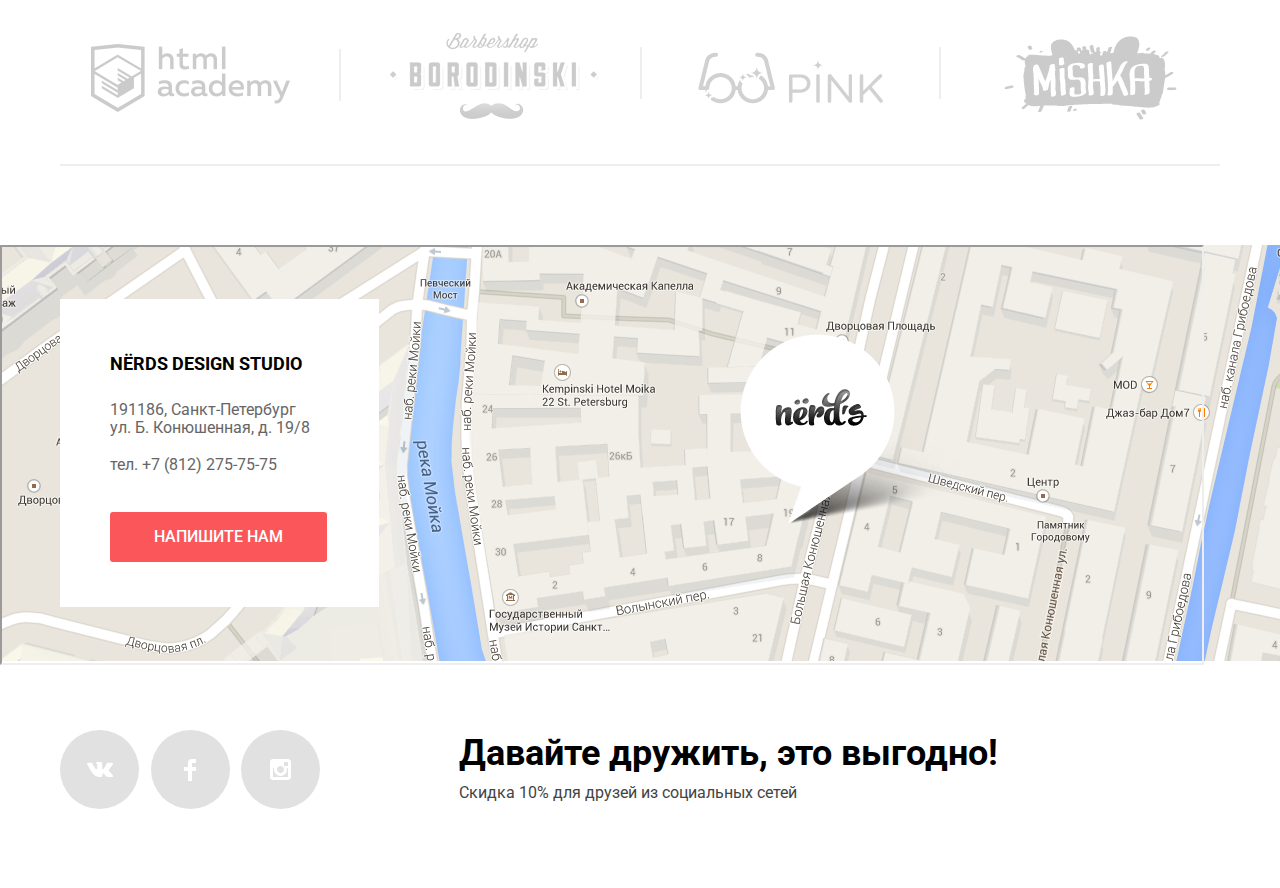
==== commit d74c665c: "переделал ширину на главной для карты и удали фрэмбордер" ====
--- a/index.html
+++ b/index.html
@@ -140,14 +140,15 @@
       </div><!--/Блок портфолио выполненных сайтов-->
     </main>
 <!--Блок проезда-адреса-->
-		<div class="driving container-map" id="yandex-map">
+		<div class="driving container-map">
+      <iframe class="driving-map_iframe" src="https://yandex.ru/map-widget/v1/-/CBageGsHlC" width="1200" height="416"></iframe>
       <div class="driving-wrapper">
-        <section class="driving-address">
+          <section class="driving-address">
           <span class="driving-address_title">NЁRDS DESIGN STUDIO</span>
           <span class="driving-address_adds">191186, Санкт-Петербург</span>
           <span class="driving-address_adds driving-address_adds_street">ул. Б. Конюшенная, д. 19/8</span>
           <span class="driving-address_tel">тел. +7 (812) 275-75-75</span>
-          <a class="driving-address_btn driving-address_btn_red" href="./form_feedback.html">Напишите нам</a>
+          <a class="driving-address_btn driving-address_btn_red btn-feedback" href="./form_feedback.html">Напишите нам</a>
         </section>
         <div class="driving-map_marker">
         </div>
@@ -174,6 +175,7 @@
 			</section>
 		</footer><!--/Блок подвала-->
 <!--Модальные формы-->
+    <div class="feedback-overlay"></div>
 <!--Модальная Форма обратной связи-->
     <div class="modal-feedback">
       <button class="modal-feedback-btn_close" type="button" title="Закрыть">Закрыть</button>
@@ -196,6 +198,7 @@
         <button class="modal-feedback_btn" type="submit" title="Отправить">Отправить</button>
       </form>
     </div><!--/Форма обратной связи-->
+    <script src="js/script.js"></script>
     <script src="js/script.min.js"></script>
   </body>
 </html>
--- a/css/style.css
+++ b/css/style.css
@@ -563,6 +563,9 @@
   background-repeat: no-repeat;
   min-height: 416px;
 }
+.driving-map_iframe {
+  position: absolute;
+}
 .driving-wrapper {
   position: relative;
   width: 1160px;
@@ -1266,6 +1269,12 @@
 /*-- КАРТА, КОРЗИНА И ОВЕРЛЭЙ ОБРАТНОЙ СВЯЗИ--*/
 
 /*-- ОКНО ОБРАТНОЙ СВЯЗИ--*/
+@keyframes bonuce {
+  0%		{transform: translateX(-2000px);}
+  70%		{transform: translateX(30px);}
+  90%		{transform: translateX(-10px);}
+  100%	{transform: translateX(0);}
+}
 .modal-feedback {
   display: none;
   position: fixed;
@@ -1430,3 +1439,49 @@
   background-color: #d7373b;
   box-shadow: 0 3px rgba(0, 0, 0, 0.1) inset;
 }
+.modal-content-show {
+	display: block;
+	animation: bonuce 0.6s;
+}
+.feedback-overlay {
+  display: none;
+  position: fixed;
+  top: 0;
+  left: 0;
+  z-index: 4;
+  width: 100%;
+  height: 100%;
+  background: rgba(0, 0, 0,.3);
+}
+.modal-feedback-overlay {
+	display: block;
+}
+.modal-content-show_error {
+	animation: shake 0.6s;
+}
+@keyframes shake {
+  0%,
+  100% {
+    transform: translateX(0);
+  }
+
+  10%,
+  30%,
+  50%,
+  70%,
+  90% {
+    transform: translateX(-10px);
+  }
+
+  20%,
+  40%,
+  60%,
+  80% {
+    transform: translateX(10px);
+  }
+}
+.map-yandex  {
+  width: 1160px;
+    height: 350px;
+    background-image: url("../img/map.png");
+  }
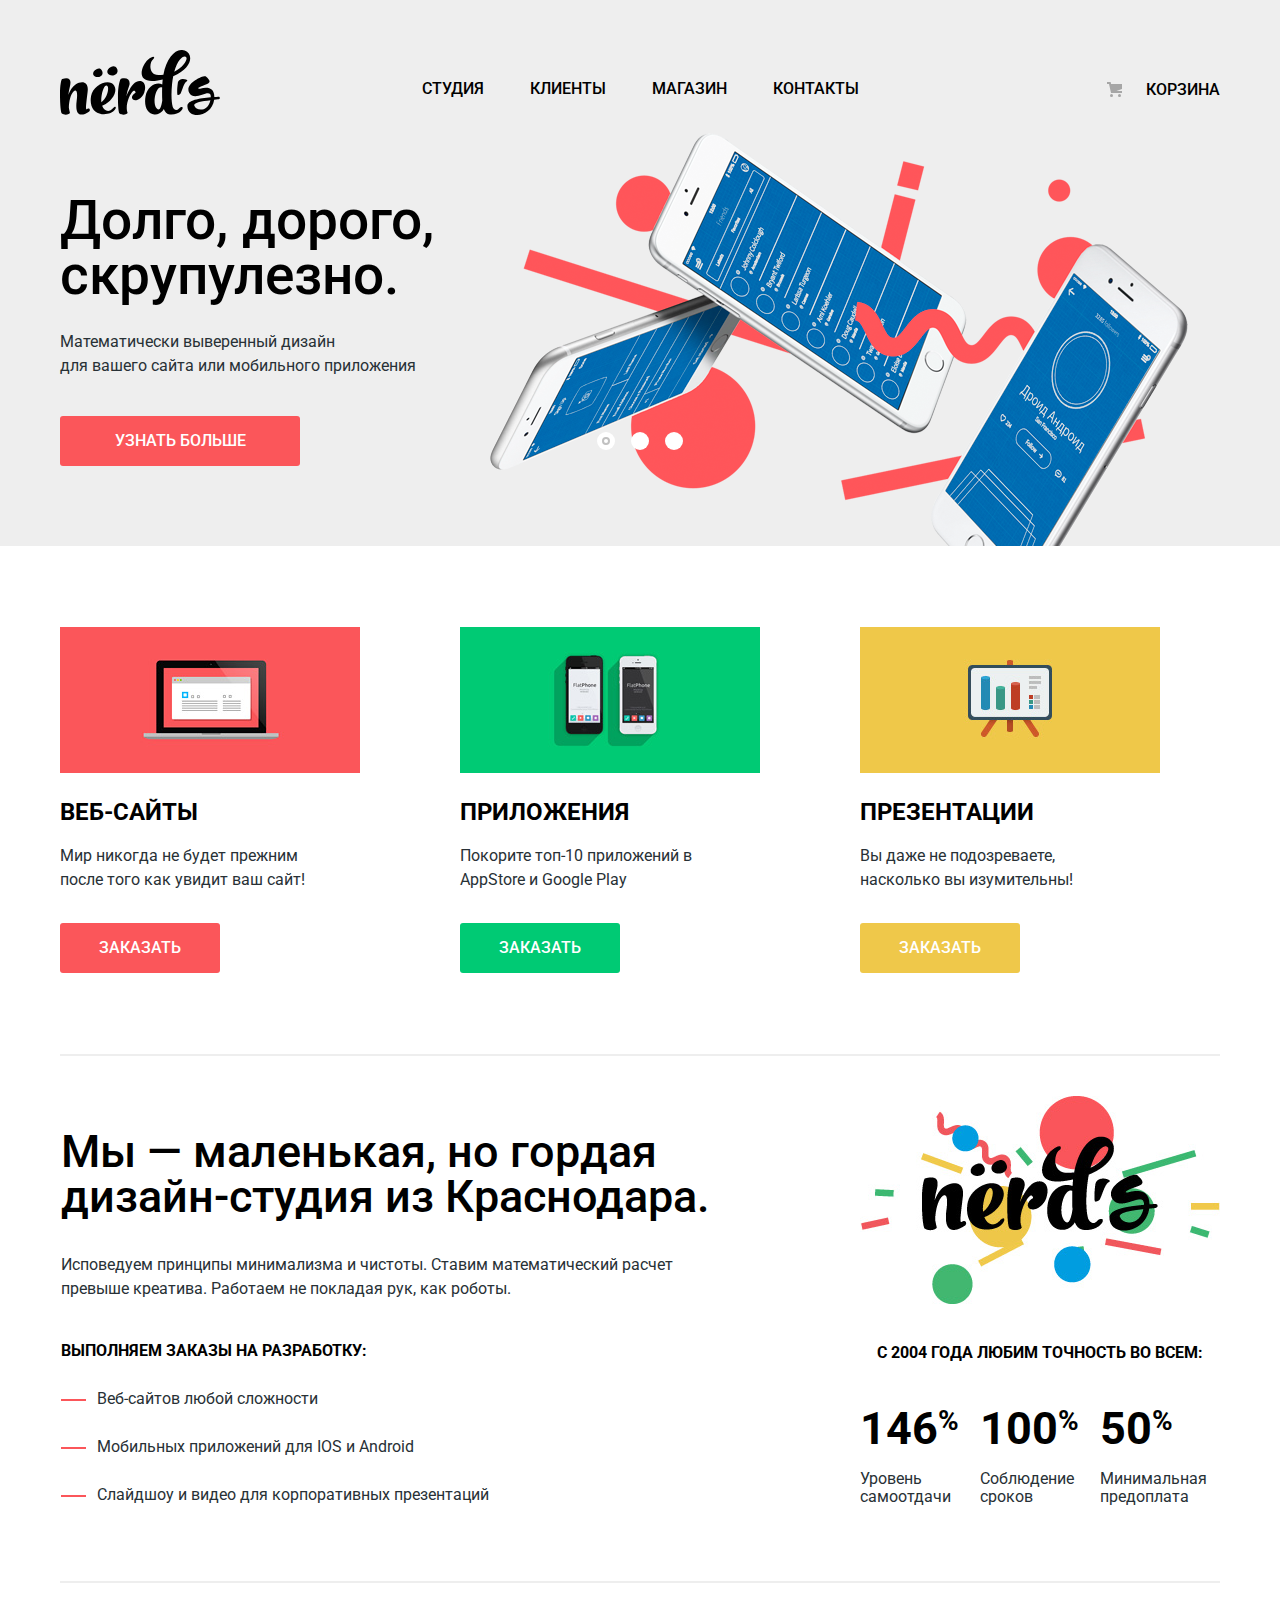
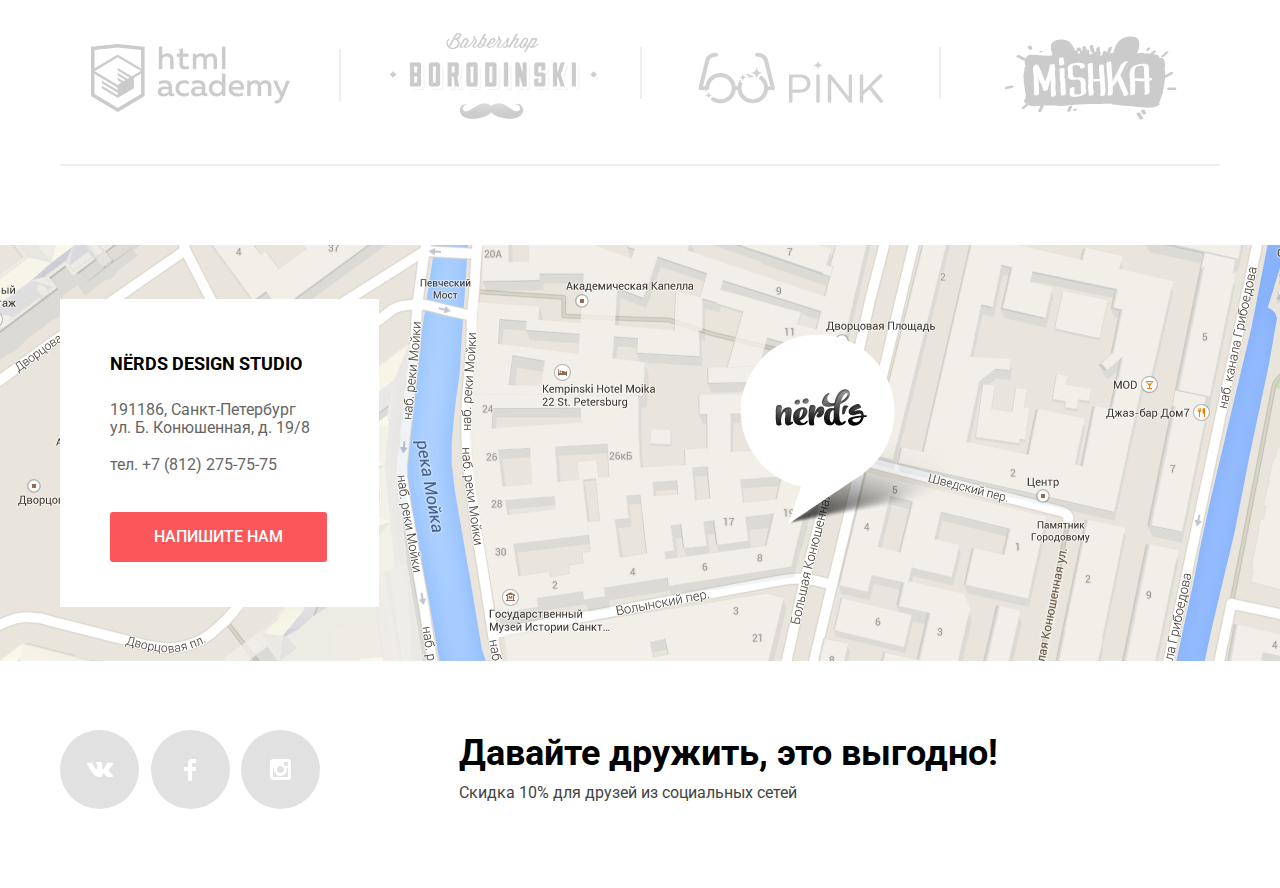
==== commit ead4e239: "Сделал минификацию" ====
--- a/index.html
+++ b/index.html
@@ -5,7 +5,6 @@
     <title>HTML Academy: Нёрдс</title>
     <link href="https://fonts.googleapis.com/css?family=Roboto:400,500,700&amp;subset=cyrillic" rel="stylesheet">
     <link rel="stylesheet" href="css/normalize.css">
-    <link rel="stylesheet" type="text/css" href="css/style.css">
     <link rel="stylesheet" type="text/css" href="css/style.min.css">
   </head>
   <body>
@@ -198,7 +197,6 @@
         <button class="modal-feedback_btn" type="submit" title="Отправить">Отправить</button>
       </form>
     </div><!--/Форма обратной связи-->
-    <script src="js/script.js"></script>
     <script src="js/script.min.js"></script>
   </body>
 </html>
--- a/css/style.min.css
+++ b/css/style.min.css
@@ -0,0 +1 @@
+body{margin:0;padding:0;font-family:"Roboto","Tahoma",sans-serif;font-size:16px;line-height:24px;font-weight:400;color:#000}a{text-decoration:none}.main-nav,.main-nav_login,.description-about_orders_items,.sorting-items,.selected-items_pages{list-style:none}img{max-width:100%;height:auto}.main-header{margin:0 auto;background-color:#eee}.main-header-wrapper{width:1160px;padding-left:20px;padding-right:20px;padding-top:50px;margin-left:auto;margin-right:auto;background-color:#eee;display:-webkit-box;display:-ms-flexbox;display:flex;-webkit-box-align:end;-ms-flex-align:end;align-items:flex-end}.header-logo{margin-right:202px}.main-navigation{display:-webkit-box;display:-ms-flexbox;display:flex;-ms-flex-wrap:wrap;flex-wrap:wrap;-webkit-box-flex:1;-ms-flex-positive:1;flex-grow:1;-webkit-box-align:center;-ms-flex-align:center;align-items:center}.main-nav{display:-webkit-box;display:-ms-flexbox;display:flex;-ms-flex-wrap:wrap;flex-wrap:wrap;padding:0;text-transform:uppercase}.main-nav_link{font-family:"Roboto","Tahoma",sans-serif;font-size:16px;line-height:30px;font-weight:500;color:#000;display:block;border-bottom:2px solid transparent}.main-nav_li{margin-right:46px}.main-navigation_basket{position:relative;font-family:"Roboto","Tahoma",sans-serif;font-size:16px;line-height:30px;font-weight:500;color:#000;margin-left:auto;display:block;text-align:center;padding-left:39px;text-transform:uppercase}.main-navigation_basket::before{content:"";position:absolute;top:7px;left:0;width:16px;height:18px;background-image:url(../img/basket.svg);background-repeat:no-repeat;background-position:0 0;background-color:#eee}.main-navigation_basket:hover{color:#fb565a}.main-navigation_basket:active{color:#000;opacity:.3}.main-navigation_basket:visited{border-bottom:2px solid #fb565a}.main-nav_link:hover{color:#fb565a}.main-nav_link:active{color:#000;opacity:.3}.main-nav-magazine_link_active{border-bottom:2px solid #fb565a}.main-header_title{font-family:"Roboto","Tahoma",sans-serif;font-size:55px;line-height:55px;font-weight:500;color:#000;margin:0;padding-bottom:110px;padding-top:70px;text-align:center}.main-header_title_wrapper{margin-bottom:57px}.slider{background-color:#eee;position:relative;margin-bottom:81px}.slider-container{width:1200px;margin:0 auto;padding:0 20px;-webkit-box-sizing:border-box;box-sizing:border-box;background-color:#eee}.visually-hidden{position:absolute;width:1px;height:1px;clip:rect(0,0,0,0)}.slider-controls{position:absolute;left:50%;bottom:104px;z-index:10;width:160px;height:18px;text-align:center;font-size:0;-webkit-transform:translateX(-50%);-ms-transform:translateX(-50%);transform:translateX(-50%)}.slider-controls label{position:relative;display:inline-block;vertical-align:top;width:18px;height:18px;padding:8px;border-radius:50%;cursor:pointer}.slider-controls label::after{content:"";position:absolute;top:8px;left:8px;z-index:1;width:18px;height:18px;background:#fff;border-radius:50%}.slider-list{margin:0;padding:0;list-style:none}.slider-item{display:none;padding:71px 0 80px 0}.slider-item:nth-child(1){background-image:url(../img/slide1.png);background-position:93% 11px;background-repeat:no-repeat}.slider-item:nth-child(2){background-image:url(../img/slide2.png);background-position:100% 0;background-repeat:no-repeat}.slider-item:nth-child(3){background-image:url(../img/slide3.png);background-position:100% 20px;background-repeat:no-repeat}#product-1:checked~.slider-list .slider-item:nth-child(1){display:block}#product-2:checked~.slider-list .slider-item:nth-child(2){display:block}#product-3:checked~.slider-list .slider-item:nth-child(3){display:block}#product-1:checked~.slider-controls .slider-controls-item--1::before,#product-2:checked~.slider-controls .slider-controls-item--2::before,#product-3:checked~.slider-controls .slider-controls-item--3::before{content:"";position:absolute;left:50%;top:50%;z-index:2;width:4px;height:4px;margin:-4px;background-color:inherit;border:2px solid #c1c1c1;border-radius:50%}.slider_title{max-width:600px;margin:0;margin-bottom:27px;font-family:"Roboto","Tahoma",sans-serif;font-size:55px;line-height:55px;font-weight:500;color:#000}.slider_about{max-width:430px;margin:0;margin-bottom:38px;font-family:"Roboto","Tahoma",sans-serif;font-size:16px;line-height:24px;font-weight:400;color:#283136}.slider_btn{display:block;width:240px;padding:16px 0;font-family:"Roboto","Tahoma",sans-serif;font-size:16px;line-height:18px;font-weight:500;color:#fff;background-color:#fb565a;text-transform:uppercase;text-decoration:none;border-radius:3px;text-align:center;border:0}.slider_btn:hover,.slider_btn:focus{background-color:#e74246}.slider_btn:active{color:rgba(255,255,255,.3);background-color:#d7373b;-webkit-box-shadow:0 3px rgba(0,0,0,.1) inset;box-shadow:0 3px rgba(0,0,0,.1) inset}.container{width:1200px;margin:0 auto;-ms-flex-wrap:wrap;flex-wrap:wrap;padding:0 20px;-webkit-box-sizing:border-box;box-sizing:border-box;margin-bottom:79px}.promo-wrapper{display:-webkit-box;display:-ms-flexbox;display:flex;-ms-flex-wrap:wrap;flex-wrap:wrap;width:100%;margin-left:auto;margin-right:auto;margin-bottom:81px;background-color:#fff}.promo-section{width:300px;margin-right:100px}.promo-section:nth-child(3n){margin:0}.promo-section-img_wrapper{width:300px;height:146px}.promo-section_title{font-family:"Roboto","Tahoma",sans-serif;font-size:24px;line-height:30px;font-weight:700;color:#000;text-transform:uppercase;margin-bottom:17px}.promo-section_about{display:block;width:270px;font-family:"Roboto","Tahoma",sans-serif;font-size:16px;line-height:24px;font-weight:400;color:#283136;margin-bottom:31px}.promo_btn{font-family:"Roboto","Tahoma",sans-serif;font-size:16px;line-height:18px;font-weight:500;color:#fff;text-transform:uppercase;border-radius:3px;text-align:center;display:inline-block;padding:16px 39px;vertical-align:middle}.btn-promo_red{background-color:#fb565a}.btn-promo_red:hover{background-color:#e74246}.btn-promo_red:active{background-color:#d7373b;color:rgba(255,255,255,.3);-webkit-box-shadow:0 3px #c13135 inset;box-shadow:0 3px #c13135 inset}.btn-promo_green{background-color:#00ca74}.btn-promo_green:hover{background-color:#00bc6c}.btn-promo_green:active{background-color:#00aa62;color:rgba(255,255,255,.3);-webkit-box-shadow:0 3px #009958 inset;box-shadow:0 3px #009958 inset}.btn-promo_yellow{background-color:#efc84a}.btn-promo_yellow:hover{background-color:#eab534}.btn-promo_yellow:active{background-color:#e5a722;color:rgba(255,255,255,.3);-webkit-box-shadow:0 3px #ce961f inset;box-shadow:0 3px #ce961f inset}.description{background-color:#fff}.description-wrapper{display:-webkit-box;display:-ms-flexbox;display:flex;width:1160px;padding-top:40px;margin-left:auto;margin-right:auto;margin-bottom:50px;background-color:#fff;border-top:2px solid #eee;-webkit-box-sizing:border-box;box-sizing:border-box}.description-about{display:-webkit-box;display:-ms-flexbox;display:flex;-webkit-box-orient:vertical;-webkit-box-direction:normal;-ms-flex-direction:column;flex-direction:column;width:660px;margin-right:140px;padding-left:1px;padding-top:33px}.description-about-title{font-family:"Roboto","Tahoma",sans-serif;font-size:45px;line-height:45px;font-weight:500;color:#000}.description-about-mission{font-family:"Roboto","Tahoma",sans-serif;font-size:16px;line-height:24px;font-weight:400;color:#283136;padding:0;margin:0;margin-top:34px;margin-bottom:38px}.description-about-orders{font-family:"Roboto","Tahoma",sans-serif;font-size:16px;line-height:24px;font-weight:700;color:#000;text-transform:uppercase}.description-about_orders_items{padding:0;margin:0}.description-about_order_item{position:relative;font-family:"Roboto","Tahoma",sans-serif;font-size:16px;line-height:24px;font-weight:400;color:#283136;padding-left:36px;margin:24px 0}.description-about_order_item::before{content:"";display:block;width:25px;height:2px;position:absolute;top:12px;left:0;background-color:#fb565a}.description-statistics{width:360px}.description-statistics-img_wrapper{margin-bottom:30px}.description-statistics-numbers{display:-webkit-box;display:-ms-flexbox;display:flex;margin-top:41px}.description-statistics-about{display:block;margin-left:17px;font-family:"Roboto","Tahoma",sans-serif;font-size:16px;line-height:24px;font-weight:700;color:#000;text-transform:uppercase}.description-statistics-number_percent{font-family:"Roboto","Tahoma",sans-serif;font-size:45px;line-height:45px;font-weight:700;color:#000}.description-statistics-number_percent_sup{font-family:"Roboto","Tahoma",sans-serif;font-size:28px;font-weight:700}.description-statistics-number:nth-child(1){margin-right:21px}.description-statistics-number:nth-child(3){margin-left:21px}.description-statistics-number_name{display:block;font-family:"Roboto","Tahoma",sans-serif;font-size:16px;line-height:18px;font-weight:400;color:#283136;margin-top:19px}.portfolio{background-color:#fff}.portfolio-catalog{display:-webkit-box;display:-ms-flexbox;display:flex;-ms-flex-wrap:wrap;flex-wrap:wrap;width:1160px;margin-left:auto;margin-right:auto;padding-top:50px;padding-bottom:34px;border-top:2px solid #eee;border-bottom:2px solid #eee;-webkit-box-pack:justify;-ms-flex-pack:justify;justify-content:space-between;-webkit-box-align:center;-ms-flex-align:center;align-items:center}.portfolio-catalog-site_link img{opacity:.2}.portfolio-catalog-site_link img:hover{opacity:1}.portfolio-catalog-site_link img:active{opacity:.1}.portfolio-catalog-site_wrapper_line{position:relative}.portfolio-catalog-site_wrapper_line:nth-child(1){margin-left:31px}.portfolio-catalog-site_wrapper_line:nth-child(3){margin-right:21px}.portfolio-catalog-site_wrapper_line:nth-child(4){margin-right:43px;background-color:transparent}.portfolio-catalog-site_border_html::after{content:"";display:block;position:absolute;width:2px;height:52px;background-color:#eee;right:-51px;top:5px}.portfolio-catalog-site_border_barbershop::after{content:"";display:block;position:absolute;width:2px;height:52px;background-color:#eee;right:-43px;top:14px}.portfolio-catalog-site_border_pink::after{content:"";display:block;position:absolute;width:2px;height:52px;background-color:#eee;right:-58px;top:-5px}.driving{margin-top:61px}.container-map{width:100%;margin-left:auto;margin-right:auto;background-image:url(../img/map.png);background-position:center;background-repeat:no-repeat;min-height:416px}.driving-map_iframe{position:absolute;border:0;width:100%}.driving-wrapper{position:relative;width:1160px;padding-left:20px;padding-right:20px;padding-top:54px;margin-left:auto;margin-right:auto;background-color:transparent}.driving-address{padding-top:50px;padding-left:50px;width:269px;height:258px;background-color:#fff}.driving-address_title{display:block;margin-bottom:22px;font-family:"Roboto","Tahoma",sans-serif;font-size:18px;line-height:30px;font-weight:700;color:#000}.driving-address_adds{display:block;font-family:"Roboto","Tahoma",sans-serif;font-size:16px;line-height:18px;font-weight:400;color:#666}.driving-address_adds_street{margin-bottom:19px}.driving-address_tel{display:block;margin-bottom:38px;font-family:"Roboto","Tahoma",sans-serif;font-size:16px;line-height:18px;font-weight:400;color:#666}.driving-address_btn{font-family:"Roboto","Tahoma",sans-serif;font-size:16px;line-height:18px;font-weight:500;color:#fff;text-transform:uppercase;border-radius:3px;text-align:center;display:inline-block;padding:16px 44px;vertical-align:middle}.driving-address_btn_red{background-color:#fb565a}.driving-address_btn:hover{background-color:#e74246;cursor:pointer}.driving-address_btn:active{background-color:#d7373b;cursor:pointer;color:rgba(255,255,255,.3);-webkit-box-shadow:0 3px #c13135 inset;box-shadow:0 3px #c13135 inset}.driving-map_marker{position:absolute;width:231px;height:190px;top:89px;right:269px;background-image:url(../img/map-marker.png);background-position:0 0;background-repeat:no-repeat}.container-forms,.forms{background-color:#fff}.forms{width:1160px;padding-left:20px;padding-right:20px;margin:0 auto;display:-webkit-box;display:-ms-flexbox;display:flex}.filter-price{margin:0;padding:0;border:0;margin-bottom:56px}.range-filter{width:260px;margin-top:46px}.filter-price-title{font-family:"Roboto","Tahoma",sans-serif;font-size:18px;line-height:30px;text-transform:uppercase;font-weight:700;color:#000;letter-spacing:1px}.range-controls{position:relative;height:41px;margin-bottom:15px;padding-top:39px;padding-right:20px;padding-left:20px;background-color:#f1f1f1;border-radius:5px}.range-controls .scale{height:2px;background:#d7dcde}.range-controls .bar{width:70%;height:2px;background:#00ca74}.range-controls .toggle{position:absolute;top:31px;left:0;width:4px;height:4px;padding:0;border:8px solid #fff;background-color:#ababab;-webkit-box-shadow:0 2px 1px 0 #cfcfcf;box-shadow:0 2px 1px 0 #cfcfcf;border-radius:50%;cursor:pointer}.range-controls .toggle-min{left:18px}.range-controls .toggle-max{left:160px}.price-controls{font-size:0}.price-controls label{display:inline-block;vertical-align:top;width:50%;font-family:"Roboto","Tahoma",sans-serif;font-size:16px;line-height:22px;font-weight:400;color:#283136;text-transform:uppercase}.price-controls .min-price_input,.price-controls .max-price_input{width:80px;padding:7px 0;font-family:"Roboto","Tahoma",sans-serif;font-size:16px;line-height:22px;font-weight:400;color:#283136;background-color:#eee;text-align:center;border:0;border-radius:5px}.max-price{text-align:right}.min-price,.max-price{font-family:"Roboto","Tahoma",sans-serif;font-size:16px;line-height:22px;font-weight:400;color:#283136;text-transform:uppercase}.min-price .min-price_input{margin-left:8px}.max-price .max-price_input{margin-left:8px}.grid-catalog{margin-bottom:41px}.grid-title{font-family:"Roboto","Tahoma",sans-serif;font-size:18px;line-height:30px;font-weight:700;color:#000;text-transform:uppercase}.grid-items{display:-webkit-box;display:-ms-flexbox;display:flex;-webkit-box-orient:vertical;-webkit-box-direction:normal;-ms-flex-direction:column;flex-direction:column}.grid-item_label{display:block;position:relative;cursor:pointer;-webkit-user-select:none;-moz-user-select:none;-ms-user-select:none;user-select:none;padding-left:36px;font-family:"Roboto","Tahoma",sans-serif;font-size:16px;line-height:20px;font-weight:400;color:#283136;margin-bottom:5px;margin-top:15px}.grid-item_radio{display:none}.grid-item_radio+.grid-item_label::before{content:"";position:absolute;-webkit-box-sizing:border-box;box-sizing:border-box;width:25px;height:25px;left:0;top:-2px;border-radius:100%;background-image:url(../img/radio-off.png);background-repeat:no-repeat;background-position:0 0}.grid-item_radio:checked+.grid-item_label::before{content:"";position:absolute;-webkit-box-sizing:border-box;box-sizing:border-box;width:25px;height:25px;left:0;top:-2px;border-radius:50%;background-image:url(../img/radio-on.png);background-repeat:no-repeat;background-position:0 0}.grid-item_radio:hover+.grid-item_label::before{background-image:url(../img/radio-hover-off.png)}.grid-item_radio:checked:hover+.grid-item_label::before{background-image:url(../img/radio-hover-on.png)}.grid-item_radio:disabled+.grid-item_label::before{background-image:url(../img/radio-disable-off.png)}.grid-item_radio:checked:disabled+.grid-item_label::before{background-image:url(../img/radio-disable-on.png)}.specialty-title{font-family:"Roboto","Tahoma",sans-serif;font-size:18px;line-height:30px;font-weight:700;color:#000;text-transform:uppercase}.specialty-item{display:-webkit-box;display:-ms-flexbox;display:flex;-webkit-box-orient:vertical;-webkit-box-direction:normal;-ms-flex-direction:column;flex-direction:column}.specialty-item_label{display:block;position:relative;cursor:pointer;-webkit-user-select:none;-moz-user-select:none;-ms-user-select:none;user-select:none;padding-left:36px;margin-bottom:4px;margin-top:16px;font-family:"Roboto","Tahoma",sans-serif;font-size:16px;line-height:20px;font-weight:400;color:#283136}.specialty-item_checkbox{display:none}.specialty-item_checkbox+.specialty-item_label::before{content:"";position:absolute;width:23px;height:23px;left:0;top:-2px;border-radius:3px;background-image:url(../img/checkbox-off.png);background-repeat:no-repeat;background-position:0 0}.specialty-item_checkbox:checked+.specialty-item_label::before{content:"";position:absolute;width:26px;height:24px;left:0;top:-2px;border-radius:3px;border:0;background-image:url(../img/checkbox-on.png);background-repeat:no-repeat;background-position:0 0;;}.specialty-item_checkbox:hover+.specialty-item_label::before{background-image:url(../img/checkbox-hover-off.png)}.specialty-item_checkbox:checked:hover+.specialty-item_label::before{left:0;background-image:url(../img/checkbox-hover-on.png)}.specialty-item_checkbox:disabled+.specialty-item_label::before{background-image:url(../img/checkbox-disabled-off.png)}.specialty-item_checkbox:checked:disabled+.specialty-item_label::before{background-image:url(../img/checkbox-disabled-on.png)}.btn-apply_form{display:block;width:260px;height:50px;-webkit-box-sizing:border-box;box-sizing:border-box;border-radius:3px;margin-top:46px;font-family:"Roboto","Tahoma",sans-serif;font-size:16px;line-height:18px;font-weight:500;color:#000;background-color:#eee;cursor:pointer;border:0;text-align:center;vertical-align:middle;text-transform:uppercase}.btn-apply_form:hover{background-color:#dfdfdf}.btn-apply_form:active{background-color:#d5d5d5;color:rgba(0,0,0,.5);-webkit-box-shadow:0 -3px 0 0 #bfbfbf;box-shadow:0 -3px 0 0 #bfbfbf}.selected-forms,.selected-forms_elements,.selected-items{background-color:#fff}.sorting{display:-webkit-box;display:-ms-flexbox;display:flex;-webkit-box-align:baseline;-ms-flex-align:baseline;align-items:baseline;margin-bottom:55px}.sorting-title{font-family:"Roboto","Tahoma",sans-serif;font-size:18px;line-height:18px;padding-top:2px;font-weight:700;color:#000;margin-right:266px;text-transform:uppercase}.sorting-items{display:-webkit-box;display:-ms-flexbox;display:flex;-webkit-box-align:center;-ms-flex-align:center;align-items:center;padding:0;margin:0;text-transform:uppercase;line-height:18px}.sorting-item:nth-child(1){margin-right:25px}.sorting-item:nth-child(2){margin-right:26px}.sorting-item:nth-child(3){margin-right:49px}.sorting-item:nth-child(4){margin-right:17px}.sorting-items .sorting-item:last-child{margin:0}.sorting-item .sorting-item_down{font-size:0;display:-webkit-box;display:-ms-flexbox;display:flex;-webkit-box-align:center;-ms-flex-align:center;align-items:center;-webkit-box-pack:center;-ms-flex-pack:center;justify-content:center;text-align:center;background-color:#fff;width:11px;height:10px}.sorting-item .sorting-item_up{font-size:0;display:-webkit-box;display:-ms-flexbox;display:flex;-webkit-box-align:center;-ms-flex-align:center;align-items:center;-webkit-box-pack:center;-ms-flex-pack:center;justify-content:center;text-align:center;background-color:#fff;width:11px;height:10px}.sorting-item_link{font-family:"Roboto","Tahoma",sans-serif;font-size:14px;line-height:18px;font-weight:400;cursor:pointer}.sorting-item_price_active{color:#000}.sorting-item_type_sleep,.sorting-item_name_sleep{color:rgba(0,0,0,.3)}.sorting-item_price_active:hover,.sorting-item_type_sleep:hover,.sorting-item_name_sleep:hover{color:rgba(0,0,0,.6)}.sorting-item_price_active:active,.sorting-item_type_sleep:active,.sorting-item_name_sleep:active{color:#000}.selection-forms_elements{width:260px}.selected-forms{margin-left:auto}.selected-forms_elements{width:760px}.selected-items{width:760px;display:-webkit-box;display:-ms-flexbox;display:flex;-ms-flex-wrap:wrap;flex-wrap:wrap}.selected-item{width:360px;height:616px;-webkit-box-sizing:border-box;box-sizing:border-box;margin-bottom:33px;position:relative;z-index:1;border-top-right-radius:3px;border-top-left-radius:3px}.selected-item:hover{-webkit-box-shadow:0 6px 15px 0 rgba(0,1,1,.25);box-shadow:0 6px 15px 0 rgba(0,1,1,.25)}.selected-item:nth-child(even){margin-left:40px}.selected-item_slider{height:40px;cursor:pointer;border-top-right-radius:3px;border-top-left-radius:3px;fill-opacity:.12}.selected-item:hover .selected-item_slider{fill-opacity:1}.selected-item_img{height:574px;cursor:pointer;-webkit-box-sizing:border-box;box-sizing:border-box}.selected-item_hidden{display:block;position:absolute;width:360px;height:231px;-webkit-box-sizing:border-box;box-sizing:border-box;padding-top:29px;text-align:center;background-color:#eee;z-index:2;bottom:0}.selected-item_visually-hidden{display:none}.selected-item:hover .selected-item_visually-hidden{display:block}.selected-item_hidden_title{display:block;font-family:"Roboto","Tahoma",sans-serif;font-size:18px;line-height:30px;font-weight:700;color:#000;text-transform:uppercase;margin:0;margin-bottom:14px}.selected-item_hidden_inform{display:block;margin-left:auto;margin-right:auto;font-family:"Roboto","Tahoma",sans-serif;font-size:16px;line-height:18px;font-weight:400;color:#666}.selected-item_hidden_inform_sedona,.selected-item_hidden_inform_barbershop,.selected-item_hidden_inform_mishka{width:200px}.selected-item_hidden_inform_sedona_pink,.selected-item_hidden_inform_sedona_plus,.selected-item_hidden_inform_sedona_kvas{width:228px}.selected-item_hidden_cost{display:block;width:200px;height:50px;-webkit-box-sizing:border-box;box-sizing:border-box;border-radius:3px;margin-top:31px;margin-left:auto;margin-right:auto;font-family:"Roboto","Tahoma",sans-serif;font-size:16px;line-height:18px;font-weight:500;color:#fff;background-color:#fb565a;border:0;text-align:center;vertical-align:middle}.selected-item_hidden_cost:hover{background-color:#e74246;cursor:pointer}.selected-item_hidden_cost:active{background-color:#d7373b;cursor:pointer;-webkit-box-shadow:0 3px rgba(0,0,0,.1) inset;box-shadow:0 3px rgba(0,0,0,.1) inset}.selected-items_pages{display:-webkit-box;display:-ms-flexbox;display:flex;-webkit-box-align:center;-ms-flex-align:center;align-items:center;padding:0;margin:0;margin-top:26px;line-height:18px}.selected-items_li{margin-right:11px}.selected-items_page{font-family:"Roboto","Tahoma",sans-serif;font-size:16px;line-height:18px;font-weight:500;color:#000;background-color:#eee}.selected-items_page_block{display:block;-webkit-box-sizing:border-box;box-sizing:border-box;text-align:center;vertical-align:middle;width:50px;height:50px;padding-top:16px;border-radius:3px}.active-page{display:block;-webkit-box-sizing:border-box;box-sizing:border-box;text-align:center;vertical-align:middle;width:50px;height:50px;padding-top:14px;border-radius:3px;background-color:#fff;border:3px solid #dbdbdb}.selected-items_page_block:hover{background-color:#dfdfdf}.selected-items_page_block:active{background-color:#d5d5d5;color:rgba(0,0,0,.3);-webkit-box-shadow:inset 0 3px 0 0 #bfbfbf;box-shadow:inset 0 3px 0 0 #bfbfbf}.selected-items_page_page_next{display:block;-webkit-box-sizing:border-box;box-sizing:border-box;text-align:center;vertical-align:middle;width:260px;height:50px;padding-top:16px;border-radius:3px;text-transform:uppercase}.footer{width:1160px;margin:0 auto;margin-top:69px;margin-bottom:70px}.footer .container{display:-webkit-box;display:-ms-flexbox;display:flex;padding:0}.footer,.footer-social,.footer-contacts{background-color:#fff}.footer-contacts{padding-top:5px}.social-btn{font-size:0;display:-webkit-box;display:-ms-flexbox;display:flex;-webkit-box-align:center;-ms-flex-align:center;align-items:center;-webkit-box-pack:center;-ms-flex-pack:center;justify-content:center;text-align:center;background-color:#e1e1e1;width:79px;height:79px;border-radius:50%}.social-btn:hover,.social-btn:focus{text-decoration:none;background-color:#e74246}.social-btn:active,.social-btn:active{background-color:#d7373b;-webkit-box-shadow:inset 0 3px 0 0 #c13135;box-shadow:inset 0 3px 0 0 #c13135}.social-btn:active path,.social-btn:active path{opacity:.3}.footer-social{display:-webkit-box;display:-ms-flexbox;display:flex;width:260px;margin-right:139px;-ms-flex-wrap:wrap;flex-wrap:wrap;-webkit-box-pack:justify;-ms-flex-pack:justify;justify-content:space-between}.footer-contacts_title{font-family:"Roboto","Tahoma",sans-serif;font-size:36px;line-height:36px;font-weight:700;color:#000}.footer-contacts_discount{font-family:"Roboto","Tahoma",sans-serif;font-size:16px;line-height:22px;font-weight:400;color:#444;margin:0;margin-top:10px}@-webkit-keyframes bonuce{0%{-webkit-transform:translateX(-2000px);transform:translateX(-2000px)}70%{-webkit-transform:translateX(30px);transform:translateX(30px)}90%{-webkit-transform:translateX(-10px);transform:translateX(-10px)}to{-webkit-transform:translateX(0);transform:translateX(0)}}@keyframes bonuce{0%{-webkit-transform:translateX(-2000px);transform:translateX(-2000px)}70%{-webkit-transform:translateX(30px);transform:translateX(30px)}90%{-webkit-transform:translateX(-10px);transform:translateX(-10px)}to{-webkit-transform:translateX(0);transform:translateX(0)}}.modal-feedback{display:none;position:fixed;top:40px;right:279px;width:960px;height:590px;-webkit-box-sizing:border-box;box-sizing:border-box;padding-left:100px;padding-right:100px;z-index:5;background:#fff;-webkit-box-shadow:0 20px 40px rgba(0,1,1,.75);box-shadow:0 20px 40px rgba(0,1,1,.75);font-size:16px;line-height:18px;color:#444;font-weight:400;font-family:"Roboto","Tahoma",sans-serif}.modal-feedback,.feedback-form{background-color:#fff;font-size:16px;line-height:18px;color:#444;font-weight:700;font-family:"Roboto","Tahoma",sans-serif}.modal-feedback-btn_close{position:absolute;top:78px;right:90px;width:21px;height:21px;font-size:0;background-color:transparent;border:0;cursor:pointer}.modal-feedback-btn_close::before{content:"";display:block;width:21px;height:21px;background:url(../img/close-cross-off.png) no-repeat;position:absolute;top:0;left:0}.modal-feedback-btn_close:hover::before{background:url(../img/close-cross-hover.png) no-repeat}.modal-feedback-btn_close:active::before{background:url(../img/close-cross-push.png) no-repeat}.modal-feedback_title{margin:0;margin-top:73px;margin-bottom:49px;font-family:"Roboto","Tahoma",sans-serif;font-size:45px;line-height:45px;font-weight:500;color:#000}.feedback-form_elements_wrapper{display:-webkit-box;display:-ms-flexbox;display:flex;-ms-flex-wrap:wrap;flex-wrap:wrap;margin-bottom:47px}.feedback-form-title_label{display:-webkit-box;display:-ms-flexbox;display:flex;-webkit-box-orient:vertical;-webkit-box-direction:normal;-ms-flex-direction:column;flex-direction:column;width:360px;-webkit-box-sizing:border-box;box-sizing:border-box;margin:0;font-family:"Roboto","Tahoma",sans-serif;font-size:16px;line-height:18px;font-weight:700;color:#000}.feedback-form-title_name{margin-right:40px}.feedback_input{width:360px;min-height:50px;border-radius:3px;padding-left:14px;padding-right:14px;margin-top:12px;margin-bottom:35px;-webkit-box-sizing:border-box;box-sizing:border-box;border-radius:3px;font-family:"Roboto","Tahoma",sans-serif;font-size:16px;line-height:18px;font-weight:400;color:rgba(68,68,68,.5);border:2px solid #d7dcde;border-radius:3px}.feedback_input:hover{color:rgba(68,68,68,.5);border:2px solid #b4b9bb}.feedback_input:focus{color:rgba(68,68,68);border:2px solid #000}.feedback-text{width:760px;-webkit-box-sizing:border-box;box-sizing:border-box;border-radius:3px;border:2px solid #d7dcde;margin-top:12px;padding-left:14px;padding-top:12px;font-family:"Roboto","Tahoma",sans-serif;font-size:16px;line-height:18px;font-weight:400;color:rgba(68,68,68,.5)}.feedback-text:hover{color:rgba(68,68,68,.5);border:2px solid #b4b9bb}.feedback-text:focus{color:rgba(68,68,68);border:2px solid #000}.modal-feedback_btn{display:block;-webkit-box-sizing:border-box;box-sizing:border-box;width:240px;padding:16px 0;font-family:"Roboto","Tahoma",sans-serif;color:#fff;font-size:16px;line-height:18px;font-weight:500;color:#fff;background-color:#fb565a;border:0;text-transform:uppercase;text-decoration:none;border-radius:3px;text-align:center;cursor:pointer}.modal-feedback_btn:hover,.modal-feedback_btn:focus{background-color:#e74246}.modal-feedback_btn:active{color:rgba(255,255,255,.3);background-color:#d7373b;-webkit-box-shadow:0 3px rgba(0,0,0,.1) inset;box-shadow:0 3px rgba(0,0,0,.1) inset}.modal-content-show{display:block;-webkit-animation:bonuce .6s;animation:bonuce .6s}.feedback-overlay{display:none;position:fixed;top:0;left:0;z-index:4;width:100%;height:100%;background:rgba(0,0,0,.3)}.modal-feedback-overlay{display:block}.modal-content-show_error{-webkit-animation:shake .6s;animation:shake .6s}@-webkit-keyframes shake{0%,to{-webkit-transform:translateX(0);transform:translateX(0)}10%,30%,50%,70%,90%{-webkit-transform:translateX(-10px);transform:translateX(-10px)}20%,40%,60%,80%{-webkit-transform:translateX(10px);transform:translateX(10px)}}@keyframes shake{0%,to{-webkit-transform:translateX(0);transform:translateX(0)}10%,30%,50%,70%,90%{-webkit-transform:translateX(-10px);transform:translateX(-10px)}20%,40%,60%,80%{-webkit-transform:translateX(10px);transform:translateX(10px)}}
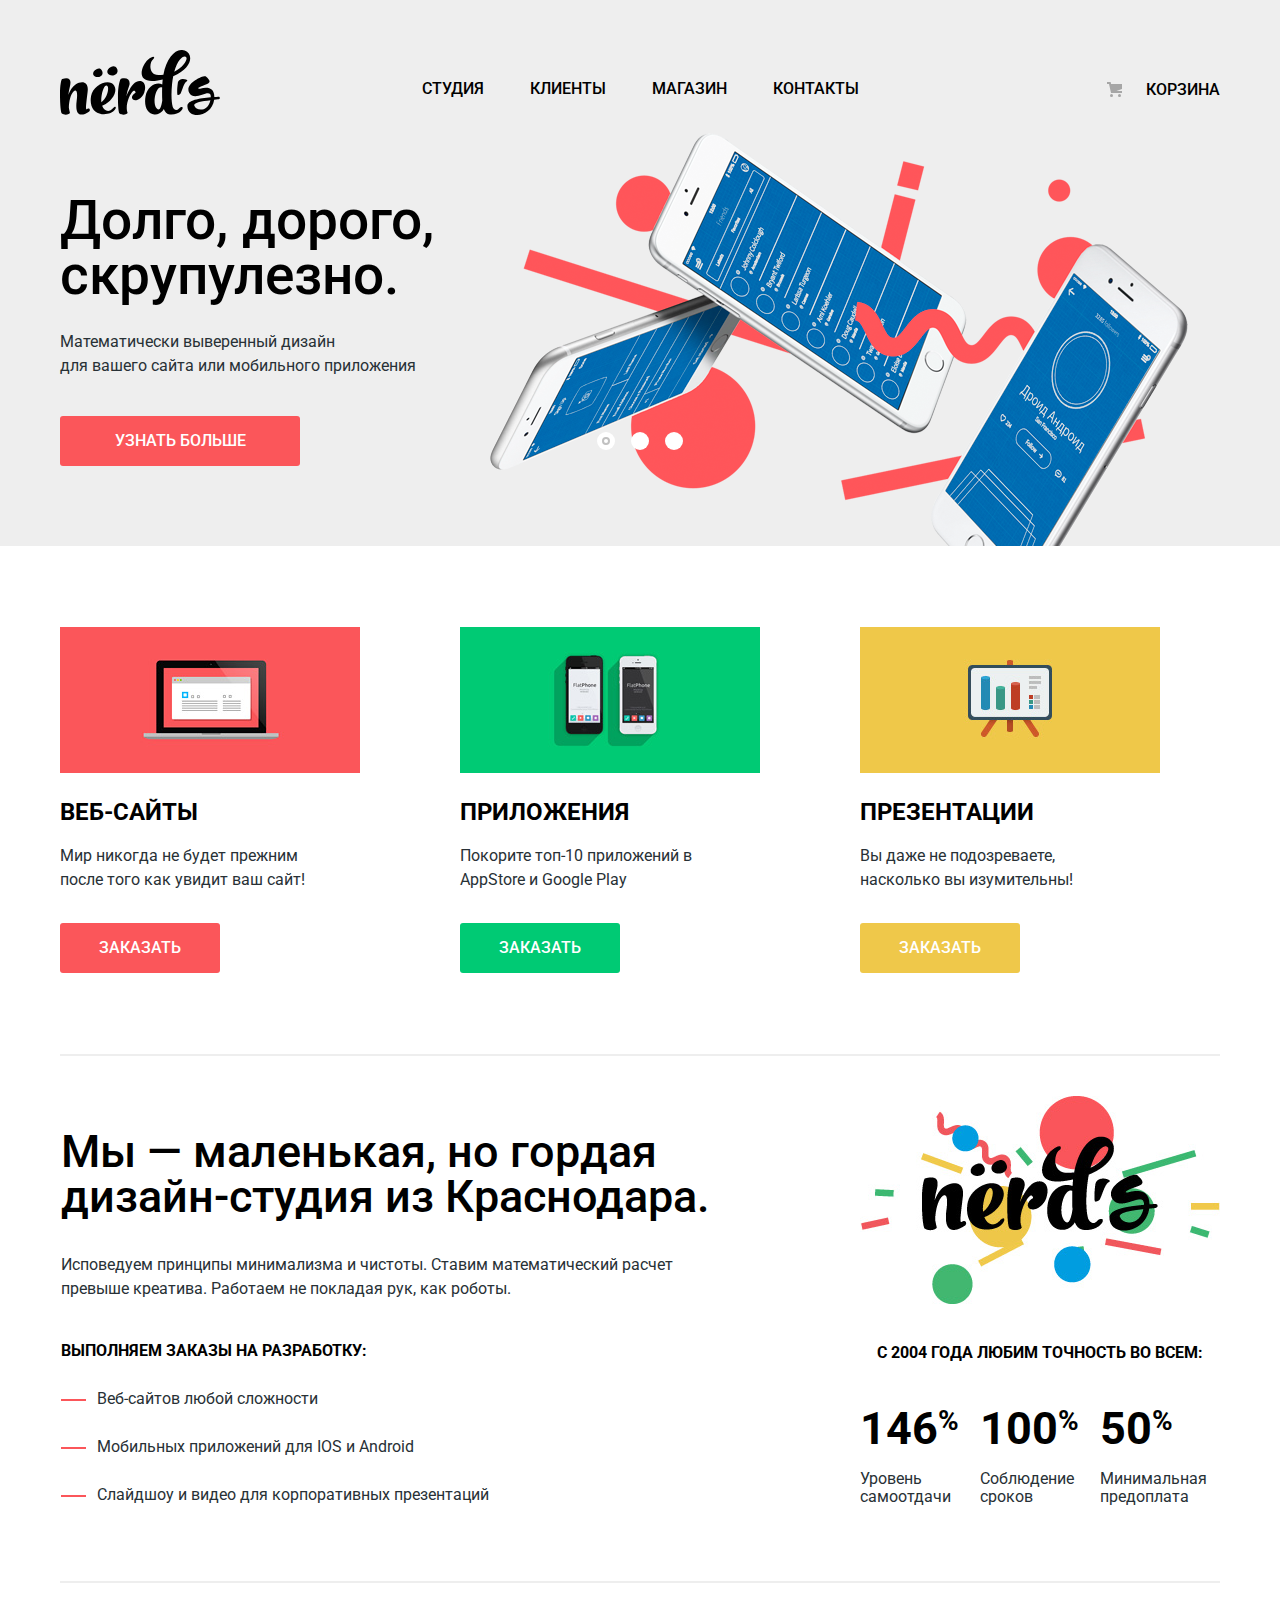
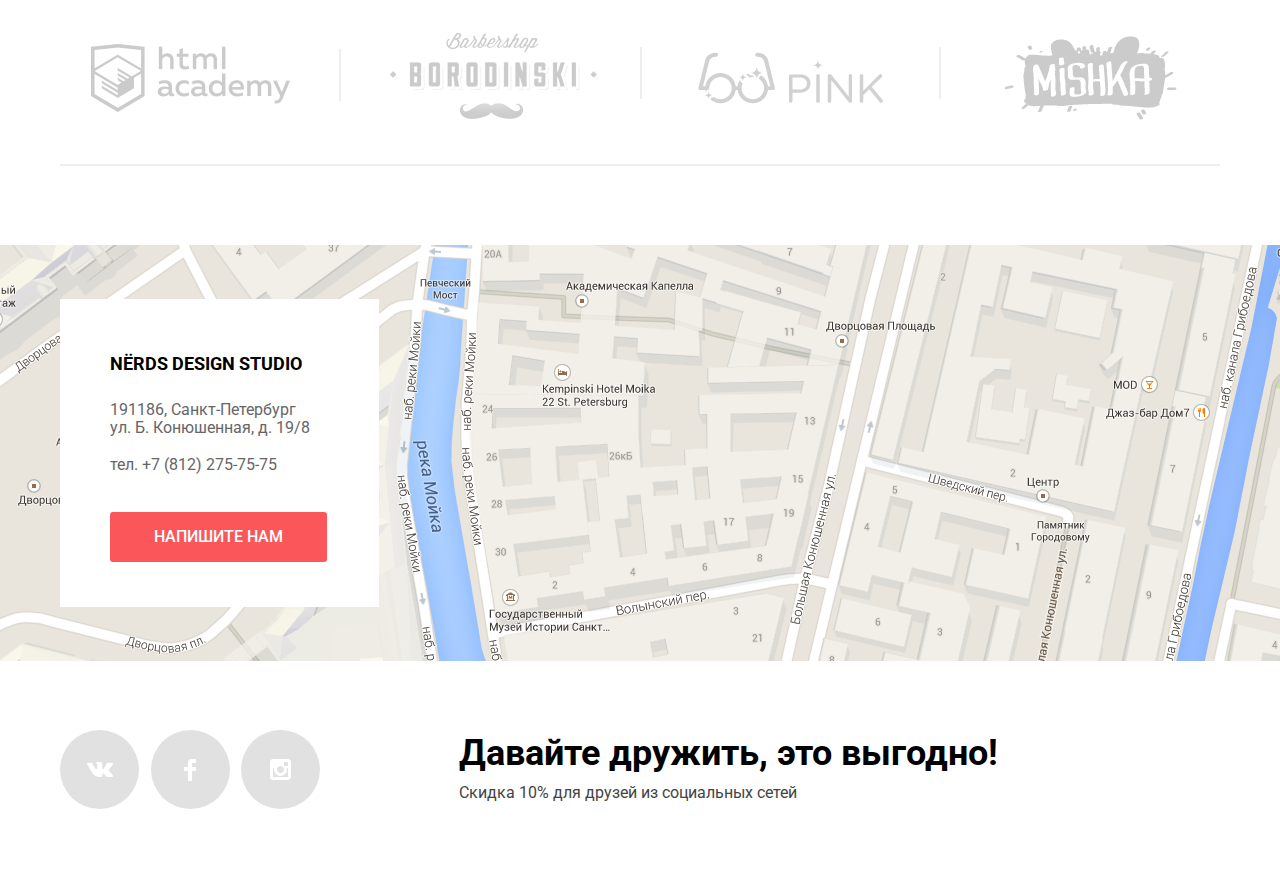
==== commit 3857bd64: "сдела карту от гугла" ====
--- a/index.html
+++ b/index.html
@@ -140,7 +140,7 @@
     </main>
 <!--Блок проезда-адреса-->
 		<div class="driving container-map">
-      <iframe class="driving-map_iframe" src="https://yandex.ru/map-widget/v1/-/CBageGsHlC" width="1200" height="416"></iframe>
+      <iframe class="driving-map_iframe" src="https://www.google.com/maps/embed?pb=!1m18!1m12!1m3!1d1998.5991043651609!2d30.320894615925898!3d59.93879418187622!2m3!1f0!2f0!3f0!3m2!1i1024!2i768!4f13.1!3m3!1m2!1s0x4696310fca5ba729%3A0xea9c53d4493c879f!2z0JHQvtC70YzRiNCw0Y8g0JrQvtC90Y7RiNC10L3QvdCw0Y8g0YPQuy4sIDE5LCDQodCw0L3QutGCLdCf0LXRgtC10YDQsdGD0YDQsywg0KDQvtGB0YHQuNGPLCAxOTExODY!5e0!3m2!1sru!2sjp!4v1513106268238" width="1200" height="416" style="border:0" allowfullscreen></iframe>
       <div class="driving-wrapper">
           <section class="driving-address">
           <span class="driving-address_title">NЁRDS DESIGN STUDIO</span>
--- a/css/style.min.css
+++ b/css/style.min.css
@@ -1 +1 @@
-body{margin:0;padding:0;font-family:"Roboto","Tahoma",sans-serif;font-size:16px;line-height:24px;font-weight:400;color:#000}a{text-decoration:none}.main-nav,.main-nav_login,.description-about_orders_items,.sorting-items,.selected-items_pages{list-style:none}img{max-width:100%;height:auto}.main-header{margin:0 auto;background-color:#eee}.main-header-wrapper{width:1160px;padding-left:20px;padding-right:20px;padding-top:50px;margin-left:auto;margin-right:auto;background-color:#eee;display:-webkit-box;display:-ms-flexbox;display:flex;-webkit-box-align:end;-ms-flex-align:end;align-items:flex-end}.header-logo{margin-right:202px}.main-navigation{display:-webkit-box;display:-ms-flexbox;display:flex;-ms-flex-wrap:wrap;flex-wrap:wrap;-webkit-box-flex:1;-ms-flex-positive:1;flex-grow:1;-webkit-box-align:center;-ms-flex-align:center;align-items:center}.main-nav{display:-webkit-box;display:-ms-flexbox;display:flex;-ms-flex-wrap:wrap;flex-wrap:wrap;padding:0;text-transform:uppercase}.main-nav_link{font-family:"Roboto","Tahoma",sans-serif;font-size:16px;line-height:30px;font-weight:500;color:#000;display:block;border-bottom:2px solid transparent}.main-nav_li{margin-right:46px}.main-navigation_basket{position:relative;font-family:"Roboto","Tahoma",sans-serif;font-size:16px;line-height:30px;font-weight:500;color:#000;margin-left:auto;display:block;text-align:center;padding-left:39px;text-transform:uppercase}.main-navigation_basket::before{content:"";position:absolute;top:7px;left:0;width:16px;height:18px;background-image:url(../img/basket.svg);background-repeat:no-repeat;background-position:0 0;background-color:#eee}.main-navigation_basket:hover{color:#fb565a}.main-navigation_basket:active{color:#000;opacity:.3}.main-navigation_basket:visited{border-bottom:2px solid #fb565a}.main-nav_link:hover{color:#fb565a}.main-nav_link:active{color:#000;opacity:.3}.main-nav-magazine_link_active{border-bottom:2px solid #fb565a}.main-header_title{font-family:"Roboto","Tahoma",sans-serif;font-size:55px;line-height:55px;font-weight:500;color:#000;margin:0;padding-bottom:110px;padding-top:70px;text-align:center}.main-header_title_wrapper{margin-bottom:57px}.slider{background-color:#eee;position:relative;margin-bottom:81px}.slider-container{width:1200px;margin:0 auto;padding:0 20px;-webkit-box-sizing:border-box;box-sizing:border-box;background-color:#eee}.visually-hidden{position:absolute;width:1px;height:1px;clip:rect(0,0,0,0)}.slider-controls{position:absolute;left:50%;bottom:104px;z-index:10;width:160px;height:18px;text-align:center;font-size:0;-webkit-transform:translateX(-50%);-ms-transform:translateX(-50%);transform:translateX(-50%)}.slider-controls label{position:relative;display:inline-block;vertical-align:top;width:18px;height:18px;padding:8px;border-radius:50%;cursor:pointer}.slider-controls label::after{content:"";position:absolute;top:8px;left:8px;z-index:1;width:18px;height:18px;background:#fff;border-radius:50%}.slider-list{margin:0;padding:0;list-style:none}.slider-item{display:none;padding:71px 0 80px 0}.slider-item:nth-child(1){background-image:url(../img/slide1.png);background-position:93% 11px;background-repeat:no-repeat}.slider-item:nth-child(2){background-image:url(../img/slide2.png);background-position:100% 0;background-repeat:no-repeat}.slider-item:nth-child(3){background-image:url(../img/slide3.png);background-position:100% 20px;background-repeat:no-repeat}#product-1:checked~.slider-list .slider-item:nth-child(1){display:block}#product-2:checked~.slider-list .slider-item:nth-child(2){display:block}#product-3:checked~.slider-list .slider-item:nth-child(3){display:block}#product-1:checked~.slider-controls .slider-controls-item--1::before,#product-2:checked~.slider-controls .slider-controls-item--2::before,#product-3:checked~.slider-controls .slider-controls-item--3::before{content:"";position:absolute;left:50%;top:50%;z-index:2;width:4px;height:4px;margin:-4px;background-color:inherit;border:2px solid #c1c1c1;border-radius:50%}.slider_title{max-width:600px;margin:0;margin-bottom:27px;font-family:"Roboto","Tahoma",sans-serif;font-size:55px;line-height:55px;font-weight:500;color:#000}.slider_about{max-width:430px;margin:0;margin-bottom:38px;font-family:"Roboto","Tahoma",sans-serif;font-size:16px;line-height:24px;font-weight:400;color:#283136}.slider_btn{display:block;width:240px;padding:16px 0;font-family:"Roboto","Tahoma",sans-serif;font-size:16px;line-height:18px;font-weight:500;color:#fff;background-color:#fb565a;text-transform:uppercase;text-decoration:none;border-radius:3px;text-align:center;border:0}.slider_btn:hover,.slider_btn:focus{background-color:#e74246}.slider_btn:active{color:rgba(255,255,255,.3);background-color:#d7373b;-webkit-box-shadow:0 3px rgba(0,0,0,.1) inset;box-shadow:0 3px rgba(0,0,0,.1) inset}.container{width:1200px;margin:0 auto;-ms-flex-wrap:wrap;flex-wrap:wrap;padding:0 20px;-webkit-box-sizing:border-box;box-sizing:border-box;margin-bottom:79px}.promo-wrapper{display:-webkit-box;display:-ms-flexbox;display:flex;-ms-flex-wrap:wrap;flex-wrap:wrap;width:100%;margin-left:auto;margin-right:auto;margin-bottom:81px;background-color:#fff}.promo-section{width:300px;margin-right:100px}.promo-section:nth-child(3n){margin:0}.promo-section-img_wrapper{width:300px;height:146px}.promo-section_title{font-family:"Roboto","Tahoma",sans-serif;font-size:24px;line-height:30px;font-weight:700;color:#000;text-transform:uppercase;margin-bottom:17px}.promo-section_about{display:block;width:270px;font-family:"Roboto","Tahoma",sans-serif;font-size:16px;line-height:24px;font-weight:400;color:#283136;margin-bottom:31px}.promo_btn{font-family:"Roboto","Tahoma",sans-serif;font-size:16px;line-height:18px;font-weight:500;color:#fff;text-transform:uppercase;border-radius:3px;text-align:center;display:inline-block;padding:16px 39px;vertical-align:middle}.btn-promo_red{background-color:#fb565a}.btn-promo_red:hover{background-color:#e74246}.btn-promo_red:active{background-color:#d7373b;color:rgba(255,255,255,.3);-webkit-box-shadow:0 3px #c13135 inset;box-shadow:0 3px #c13135 inset}.btn-promo_green{background-color:#00ca74}.btn-promo_green:hover{background-color:#00bc6c}.btn-promo_green:active{background-color:#00aa62;color:rgba(255,255,255,.3);-webkit-box-shadow:0 3px #009958 inset;box-shadow:0 3px #009958 inset}.btn-promo_yellow{background-color:#efc84a}.btn-promo_yellow:hover{background-color:#eab534}.btn-promo_yellow:active{background-color:#e5a722;color:rgba(255,255,255,.3);-webkit-box-shadow:0 3px #ce961f inset;box-shadow:0 3px #ce961f inset}.description{background-color:#fff}.description-wrapper{display:-webkit-box;display:-ms-flexbox;display:flex;width:1160px;padding-top:40px;margin-left:auto;margin-right:auto;margin-bottom:50px;background-color:#fff;border-top:2px solid #eee;-webkit-box-sizing:border-box;box-sizing:border-box}.description-about{display:-webkit-box;display:-ms-flexbox;display:flex;-webkit-box-orient:vertical;-webkit-box-direction:normal;-ms-flex-direction:column;flex-direction:column;width:660px;margin-right:140px;padding-left:1px;padding-top:33px}.description-about-title{font-family:"Roboto","Tahoma",sans-serif;font-size:45px;line-height:45px;font-weight:500;color:#000}.description-about-mission{font-family:"Roboto","Tahoma",sans-serif;font-size:16px;line-height:24px;font-weight:400;color:#283136;padding:0;margin:0;margin-top:34px;margin-bottom:38px}.description-about-orders{font-family:"Roboto","Tahoma",sans-serif;font-size:16px;line-height:24px;font-weight:700;color:#000;text-transform:uppercase}.description-about_orders_items{padding:0;margin:0}.description-about_order_item{position:relative;font-family:"Roboto","Tahoma",sans-serif;font-size:16px;line-height:24px;font-weight:400;color:#283136;padding-left:36px;margin:24px 0}.description-about_order_item::before{content:"";display:block;width:25px;height:2px;position:absolute;top:12px;left:0;background-color:#fb565a}.description-statistics{width:360px}.description-statistics-img_wrapper{margin-bottom:30px}.description-statistics-numbers{display:-webkit-box;display:-ms-flexbox;display:flex;margin-top:41px}.description-statistics-about{display:block;margin-left:17px;font-family:"Roboto","Tahoma",sans-serif;font-size:16px;line-height:24px;font-weight:700;color:#000;text-transform:uppercase}.description-statistics-number_percent{font-family:"Roboto","Tahoma",sans-serif;font-size:45px;line-height:45px;font-weight:700;color:#000}.description-statistics-number_percent_sup{font-family:"Roboto","Tahoma",sans-serif;font-size:28px;font-weight:700}.description-statistics-number:nth-child(1){margin-right:21px}.description-statistics-number:nth-child(3){margin-left:21px}.description-statistics-number_name{display:block;font-family:"Roboto","Tahoma",sans-serif;font-size:16px;line-height:18px;font-weight:400;color:#283136;margin-top:19px}.portfolio{background-color:#fff}.portfolio-catalog{display:-webkit-box;display:-ms-flexbox;display:flex;-ms-flex-wrap:wrap;flex-wrap:wrap;width:1160px;margin-left:auto;margin-right:auto;padding-top:50px;padding-bottom:34px;border-top:2px solid #eee;border-bottom:2px solid #eee;-webkit-box-pack:justify;-ms-flex-pack:justify;justify-content:space-between;-webkit-box-align:center;-ms-flex-align:center;align-items:center}.portfolio-catalog-site_link img{opacity:.2}.portfolio-catalog-site_link img:hover{opacity:1}.portfolio-catalog-site_link img:active{opacity:.1}.portfolio-catalog-site_wrapper_line{position:relative}.portfolio-catalog-site_wrapper_line:nth-child(1){margin-left:31px}.portfolio-catalog-site_wrapper_line:nth-child(3){margin-right:21px}.portfolio-catalog-site_wrapper_line:nth-child(4){margin-right:43px;background-color:transparent}.portfolio-catalog-site_border_html::after{content:"";display:block;position:absolute;width:2px;height:52px;background-color:#eee;right:-51px;top:5px}.portfolio-catalog-site_border_barbershop::after{content:"";display:block;position:absolute;width:2px;height:52px;background-color:#eee;right:-43px;top:14px}.portfolio-catalog-site_border_pink::after{content:"";display:block;position:absolute;width:2px;height:52px;background-color:#eee;right:-58px;top:-5px}.driving{margin-top:61px}.container-map{width:100%;margin-left:auto;margin-right:auto;background-image:url(../img/map.png);background-position:center;background-repeat:no-repeat;min-height:416px}.driving-map_iframe{position:absolute;border:0;width:100%}.driving-wrapper{position:relative;width:1160px;padding-left:20px;padding-right:20px;padding-top:54px;margin-left:auto;margin-right:auto;background-color:transparent}.driving-address{padding-top:50px;padding-left:50px;width:269px;height:258px;background-color:#fff}.driving-address_title{display:block;margin-bottom:22px;font-family:"Roboto","Tahoma",sans-serif;font-size:18px;line-height:30px;font-weight:700;color:#000}.driving-address_adds{display:block;font-family:"Roboto","Tahoma",sans-serif;font-size:16px;line-height:18px;font-weight:400;color:#666}.driving-address_adds_street{margin-bottom:19px}.driving-address_tel{display:block;margin-bottom:38px;font-family:"Roboto","Tahoma",sans-serif;font-size:16px;line-height:18px;font-weight:400;color:#666}.driving-address_btn{font-family:"Roboto","Tahoma",sans-serif;font-size:16px;line-height:18px;font-weight:500;color:#fff;text-transform:uppercase;border-radius:3px;text-align:center;display:inline-block;padding:16px 44px;vertical-align:middle}.driving-address_btn_red{background-color:#fb565a}.driving-address_btn:hover{background-color:#e74246;cursor:pointer}.driving-address_btn:active{background-color:#d7373b;cursor:pointer;color:rgba(255,255,255,.3);-webkit-box-shadow:0 3px #c13135 inset;box-shadow:0 3px #c13135 inset}.driving-map_marker{position:absolute;width:231px;height:190px;top:89px;right:269px;background-image:url(../img/map-marker.png);background-position:0 0;background-repeat:no-repeat}.container-forms,.forms{background-color:#fff}.forms{width:1160px;padding-left:20px;padding-right:20px;margin:0 auto;display:-webkit-box;display:-ms-flexbox;display:flex}.filter-price{margin:0;padding:0;border:0;margin-bottom:56px}.range-filter{width:260px;margin-top:46px}.filter-price-title{font-family:"Roboto","Tahoma",sans-serif;font-size:18px;line-height:30px;text-transform:uppercase;font-weight:700;color:#000;letter-spacing:1px}.range-controls{position:relative;height:41px;margin-bottom:15px;padding-top:39px;padding-right:20px;padding-left:20px;background-color:#f1f1f1;border-radius:5px}.range-controls .scale{height:2px;background:#d7dcde}.range-controls .bar{width:70%;height:2px;background:#00ca74}.range-controls .toggle{position:absolute;top:31px;left:0;width:4px;height:4px;padding:0;border:8px solid #fff;background-color:#ababab;-webkit-box-shadow:0 2px 1px 0 #cfcfcf;box-shadow:0 2px 1px 0 #cfcfcf;border-radius:50%;cursor:pointer}.range-controls .toggle-min{left:18px}.range-controls .toggle-max{left:160px}.price-controls{font-size:0}.price-controls label{display:inline-block;vertical-align:top;width:50%;font-family:"Roboto","Tahoma",sans-serif;font-size:16px;line-height:22px;font-weight:400;color:#283136;text-transform:uppercase}.price-controls .min-price_input,.price-controls .max-price_input{width:80px;padding:7px 0;font-family:"Roboto","Tahoma",sans-serif;font-size:16px;line-height:22px;font-weight:400;color:#283136;background-color:#eee;text-align:center;border:0;border-radius:5px}.max-price{text-align:right}.min-price,.max-price{font-family:"Roboto","Tahoma",sans-serif;font-size:16px;line-height:22px;font-weight:400;color:#283136;text-transform:uppercase}.min-price .min-price_input{margin-left:8px}.max-price .max-price_input{margin-left:8px}.grid-catalog{margin-bottom:41px}.grid-title{font-family:"Roboto","Tahoma",sans-serif;font-size:18px;line-height:30px;font-weight:700;color:#000;text-transform:uppercase}.grid-items{display:-webkit-box;display:-ms-flexbox;display:flex;-webkit-box-orient:vertical;-webkit-box-direction:normal;-ms-flex-direction:column;flex-direction:column}.grid-item_label{display:block;position:relative;cursor:pointer;-webkit-user-select:none;-moz-user-select:none;-ms-user-select:none;user-select:none;padding-left:36px;font-family:"Roboto","Tahoma",sans-serif;font-size:16px;line-height:20px;font-weight:400;color:#283136;margin-bottom:5px;margin-top:15px}.grid-item_radio{display:none}.grid-item_radio+.grid-item_label::before{content:"";position:absolute;-webkit-box-sizing:border-box;box-sizing:border-box;width:25px;height:25px;left:0;top:-2px;border-radius:100%;background-image:url(../img/radio-off.png);background-repeat:no-repeat;background-position:0 0}.grid-item_radio:checked+.grid-item_label::before{content:"";position:absolute;-webkit-box-sizing:border-box;box-sizing:border-box;width:25px;height:25px;left:0;top:-2px;border-radius:50%;background-image:url(../img/radio-on.png);background-repeat:no-repeat;background-position:0 0}.grid-item_radio:hover+.grid-item_label::before{background-image:url(../img/radio-hover-off.png)}.grid-item_radio:checked:hover+.grid-item_label::before{background-image:url(../img/radio-hover-on.png)}.grid-item_radio:disabled+.grid-item_label::before{background-image:url(../img/radio-disable-off.png)}.grid-item_radio:checked:disabled+.grid-item_label::before{background-image:url(../img/radio-disable-on.png)}.specialty-title{font-family:"Roboto","Tahoma",sans-serif;font-size:18px;line-height:30px;font-weight:700;color:#000;text-transform:uppercase}.specialty-item{display:-webkit-box;display:-ms-flexbox;display:flex;-webkit-box-orient:vertical;-webkit-box-direction:normal;-ms-flex-direction:column;flex-direction:column}.specialty-item_label{display:block;position:relative;cursor:pointer;-webkit-user-select:none;-moz-user-select:none;-ms-user-select:none;user-select:none;padding-left:36px;margin-bottom:4px;margin-top:16px;font-family:"Roboto","Tahoma",sans-serif;font-size:16px;line-height:20px;font-weight:400;color:#283136}.specialty-item_checkbox{display:none}.specialty-item_checkbox+.specialty-item_label::before{content:"";position:absolute;width:23px;height:23px;left:0;top:-2px;border-radius:3px;background-image:url(../img/checkbox-off.png);background-repeat:no-repeat;background-position:0 0}.specialty-item_checkbox:checked+.specialty-item_label::before{content:"";position:absolute;width:26px;height:24px;left:0;top:-2px;border-radius:3px;border:0;background-image:url(../img/checkbox-on.png);background-repeat:no-repeat;background-position:0 0;;}.specialty-item_checkbox:hover+.specialty-item_label::before{background-image:url(../img/checkbox-hover-off.png)}.specialty-item_checkbox:checked:hover+.specialty-item_label::before{left:0;background-image:url(../img/checkbox-hover-on.png)}.specialty-item_checkbox:disabled+.specialty-item_label::before{background-image:url(../img/checkbox-disabled-off.png)}.specialty-item_checkbox:checked:disabled+.specialty-item_label::before{background-image:url(../img/checkbox-disabled-on.png)}.btn-apply_form{display:block;width:260px;height:50px;-webkit-box-sizing:border-box;box-sizing:border-box;border-radius:3px;margin-top:46px;font-family:"Roboto","Tahoma",sans-serif;font-size:16px;line-height:18px;font-weight:500;color:#000;background-color:#eee;cursor:pointer;border:0;text-align:center;vertical-align:middle;text-transform:uppercase}.btn-apply_form:hover{background-color:#dfdfdf}.btn-apply_form:active{background-color:#d5d5d5;color:rgba(0,0,0,.5);-webkit-box-shadow:0 -3px 0 0 #bfbfbf;box-shadow:0 -3px 0 0 #bfbfbf}.selected-forms,.selected-forms_elements,.selected-items{background-color:#fff}.sorting{display:-webkit-box;display:-ms-flexbox;display:flex;-webkit-box-align:baseline;-ms-flex-align:baseline;align-items:baseline;margin-bottom:55px}.sorting-title{font-family:"Roboto","Tahoma",sans-serif;font-size:18px;line-height:18px;padding-top:2px;font-weight:700;color:#000;margin-right:266px;text-transform:uppercase}.sorting-items{display:-webkit-box;display:-ms-flexbox;display:flex;-webkit-box-align:center;-ms-flex-align:center;align-items:center;padding:0;margin:0;text-transform:uppercase;line-height:18px}.sorting-item:nth-child(1){margin-right:25px}.sorting-item:nth-child(2){margin-right:26px}.sorting-item:nth-child(3){margin-right:49px}.sorting-item:nth-child(4){margin-right:17px}.sorting-items .sorting-item:last-child{margin:0}.sorting-item .sorting-item_down{font-size:0;display:-webkit-box;display:-ms-flexbox;display:flex;-webkit-box-align:center;-ms-flex-align:center;align-items:center;-webkit-box-pack:center;-ms-flex-pack:center;justify-content:center;text-align:center;background-color:#fff;width:11px;height:10px}.sorting-item .sorting-item_up{font-size:0;display:-webkit-box;display:-ms-flexbox;display:flex;-webkit-box-align:center;-ms-flex-align:center;align-items:center;-webkit-box-pack:center;-ms-flex-pack:center;justify-content:center;text-align:center;background-color:#fff;width:11px;height:10px}.sorting-item_link{font-family:"Roboto","Tahoma",sans-serif;font-size:14px;line-height:18px;font-weight:400;cursor:pointer}.sorting-item_price_active{color:#000}.sorting-item_type_sleep,.sorting-item_name_sleep{color:rgba(0,0,0,.3)}.sorting-item_price_active:hover,.sorting-item_type_sleep:hover,.sorting-item_name_sleep:hover{color:rgba(0,0,0,.6)}.sorting-item_price_active:active,.sorting-item_type_sleep:active,.sorting-item_name_sleep:active{color:#000}.selection-forms_elements{width:260px}.selected-forms{margin-left:auto}.selected-forms_elements{width:760px}.selected-items{width:760px;display:-webkit-box;display:-ms-flexbox;display:flex;-ms-flex-wrap:wrap;flex-wrap:wrap}.selected-item{width:360px;height:616px;-webkit-box-sizing:border-box;box-sizing:border-box;margin-bottom:33px;position:relative;z-index:1;border-top-right-radius:3px;border-top-left-radius:3px}.selected-item:hover{-webkit-box-shadow:0 6px 15px 0 rgba(0,1,1,.25);box-shadow:0 6px 15px 0 rgba(0,1,1,.25)}.selected-item:nth-child(even){margin-left:40px}.selected-item_slider{height:40px;cursor:pointer;border-top-right-radius:3px;border-top-left-radius:3px;fill-opacity:.12}.selected-item:hover .selected-item_slider{fill-opacity:1}.selected-item_img{height:574px;cursor:pointer;-webkit-box-sizing:border-box;box-sizing:border-box}.selected-item_hidden{display:block;position:absolute;width:360px;height:231px;-webkit-box-sizing:border-box;box-sizing:border-box;padding-top:29px;text-align:center;background-color:#eee;z-index:2;bottom:0}.selected-item_visually-hidden{display:none}.selected-item:hover .selected-item_visually-hidden{display:block}.selected-item_hidden_title{display:block;font-family:"Roboto","Tahoma",sans-serif;font-size:18px;line-height:30px;font-weight:700;color:#000;text-transform:uppercase;margin:0;margin-bottom:14px}.selected-item_hidden_inform{display:block;margin-left:auto;margin-right:auto;font-family:"Roboto","Tahoma",sans-serif;font-size:16px;line-height:18px;font-weight:400;color:#666}.selected-item_hidden_inform_sedona,.selected-item_hidden_inform_barbershop,.selected-item_hidden_inform_mishka{width:200px}.selected-item_hidden_inform_sedona_pink,.selected-item_hidden_inform_sedona_plus,.selected-item_hidden_inform_sedona_kvas{width:228px}.selected-item_hidden_cost{display:block;width:200px;height:50px;-webkit-box-sizing:border-box;box-sizing:border-box;border-radius:3px;margin-top:31px;margin-left:auto;margin-right:auto;font-family:"Roboto","Tahoma",sans-serif;font-size:16px;line-height:18px;font-weight:500;color:#fff;background-color:#fb565a;border:0;text-align:center;vertical-align:middle}.selected-item_hidden_cost:hover{background-color:#e74246;cursor:pointer}.selected-item_hidden_cost:active{background-color:#d7373b;cursor:pointer;-webkit-box-shadow:0 3px rgba(0,0,0,.1) inset;box-shadow:0 3px rgba(0,0,0,.1) inset}.selected-items_pages{display:-webkit-box;display:-ms-flexbox;display:flex;-webkit-box-align:center;-ms-flex-align:center;align-items:center;padding:0;margin:0;margin-top:26px;line-height:18px}.selected-items_li{margin-right:11px}.selected-items_page{font-family:"Roboto","Tahoma",sans-serif;font-size:16px;line-height:18px;font-weight:500;color:#000;background-color:#eee}.selected-items_page_block{display:block;-webkit-box-sizing:border-box;box-sizing:border-box;text-align:center;vertical-align:middle;width:50px;height:50px;padding-top:16px;border-radius:3px}.active-page{display:block;-webkit-box-sizing:border-box;box-sizing:border-box;text-align:center;vertical-align:middle;width:50px;height:50px;padding-top:14px;border-radius:3px;background-color:#fff;border:3px solid #dbdbdb}.selected-items_page_block:hover{background-color:#dfdfdf}.selected-items_page_block:active{background-color:#d5d5d5;color:rgba(0,0,0,.3);-webkit-box-shadow:inset 0 3px 0 0 #bfbfbf;box-shadow:inset 0 3px 0 0 #bfbfbf}.selected-items_page_page_next{display:block;-webkit-box-sizing:border-box;box-sizing:border-box;text-align:center;vertical-align:middle;width:260px;height:50px;padding-top:16px;border-radius:3px;text-transform:uppercase}.footer{width:1160px;margin:0 auto;margin-top:69px;margin-bottom:70px}.footer .container{display:-webkit-box;display:-ms-flexbox;display:flex;padding:0}.footer,.footer-social,.footer-contacts{background-color:#fff}.footer-contacts{padding-top:5px}.social-btn{font-size:0;display:-webkit-box;display:-ms-flexbox;display:flex;-webkit-box-align:center;-ms-flex-align:center;align-items:center;-webkit-box-pack:center;-ms-flex-pack:center;justify-content:center;text-align:center;background-color:#e1e1e1;width:79px;height:79px;border-radius:50%}.social-btn:hover,.social-btn:focus{text-decoration:none;background-color:#e74246}.social-btn:active,.social-btn:active{background-color:#d7373b;-webkit-box-shadow:inset 0 3px 0 0 #c13135;box-shadow:inset 0 3px 0 0 #c13135}.social-btn:active path,.social-btn:active path{opacity:.3}.footer-social{display:-webkit-box;display:-ms-flexbox;display:flex;width:260px;margin-right:139px;-ms-flex-wrap:wrap;flex-wrap:wrap;-webkit-box-pack:justify;-ms-flex-pack:justify;justify-content:space-between}.footer-contacts_title{font-family:"Roboto","Tahoma",sans-serif;font-size:36px;line-height:36px;font-weight:700;color:#000}.footer-contacts_discount{font-family:"Roboto","Tahoma",sans-serif;font-size:16px;line-height:22px;font-weight:400;color:#444;margin:0;margin-top:10px}@-webkit-keyframes bonuce{0%{-webkit-transform:translateX(-2000px);transform:translateX(-2000px)}70%{-webkit-transform:translateX(30px);transform:translateX(30px)}90%{-webkit-transform:translateX(-10px);transform:translateX(-10px)}to{-webkit-transform:translateX(0);transform:translateX(0)}}@keyframes bonuce{0%{-webkit-transform:translateX(-2000px);transform:translateX(-2000px)}70%{-webkit-transform:translateX(30px);transform:translateX(30px)}90%{-webkit-transform:translateX(-10px);transform:translateX(-10px)}to{-webkit-transform:translateX(0);transform:translateX(0)}}.modal-feedback{display:none;position:fixed;top:40px;right:279px;width:960px;height:590px;-webkit-box-sizing:border-box;box-sizing:border-box;padding-left:100px;padding-right:100px;z-index:5;background:#fff;-webkit-box-shadow:0 20px 40px rgba(0,1,1,.75);box-shadow:0 20px 40px rgba(0,1,1,.75);font-size:16px;line-height:18px;color:#444;font-weight:400;font-family:"Roboto","Tahoma",sans-serif}.modal-feedback,.feedback-form{background-color:#fff;font-size:16px;line-height:18px;color:#444;font-weight:700;font-family:"Roboto","Tahoma",sans-serif}.modal-feedback-btn_close{position:absolute;top:78px;right:90px;width:21px;height:21px;font-size:0;background-color:transparent;border:0;cursor:pointer}.modal-feedback-btn_close::before{content:"";display:block;width:21px;height:21px;background:url(../img/close-cross-off.png) no-repeat;position:absolute;top:0;left:0}.modal-feedback-btn_close:hover::before{background:url(../img/close-cross-hover.png) no-repeat}.modal-feedback-btn_close:active::before{background:url(../img/close-cross-push.png) no-repeat}.modal-feedback_title{margin:0;margin-top:73px;margin-bottom:49px;font-family:"Roboto","Tahoma",sans-serif;font-size:45px;line-height:45px;font-weight:500;color:#000}.feedback-form_elements_wrapper{display:-webkit-box;display:-ms-flexbox;display:flex;-ms-flex-wrap:wrap;flex-wrap:wrap;margin-bottom:47px}.feedback-form-title_label{display:-webkit-box;display:-ms-flexbox;display:flex;-webkit-box-orient:vertical;-webkit-box-direction:normal;-ms-flex-direction:column;flex-direction:column;width:360px;-webkit-box-sizing:border-box;box-sizing:border-box;margin:0;font-family:"Roboto","Tahoma",sans-serif;font-size:16px;line-height:18px;font-weight:700;color:#000}.feedback-form-title_name{margin-right:40px}.feedback_input{width:360px;min-height:50px;border-radius:3px;padding-left:14px;padding-right:14px;margin-top:12px;margin-bottom:35px;-webkit-box-sizing:border-box;box-sizing:border-box;border-radius:3px;font-family:"Roboto","Tahoma",sans-serif;font-size:16px;line-height:18px;font-weight:400;color:rgba(68,68,68,.5);border:2px solid #d7dcde;border-radius:3px}.feedback_input:hover{color:rgba(68,68,68,.5);border:2px solid #b4b9bb}.feedback_input:focus{color:rgba(68,68,68);border:2px solid #000}.feedback-text{width:760px;-webkit-box-sizing:border-box;box-sizing:border-box;border-radius:3px;border:2px solid #d7dcde;margin-top:12px;padding-left:14px;padding-top:12px;font-family:"Roboto","Tahoma",sans-serif;font-size:16px;line-height:18px;font-weight:400;color:rgba(68,68,68,.5)}.feedback-text:hover{color:rgba(68,68,68,.5);border:2px solid #b4b9bb}.feedback-text:focus{color:rgba(68,68,68);border:2px solid #000}.modal-feedback_btn{display:block;-webkit-box-sizing:border-box;box-sizing:border-box;width:240px;padding:16px 0;font-family:"Roboto","Tahoma",sans-serif;color:#fff;font-size:16px;line-height:18px;font-weight:500;color:#fff;background-color:#fb565a;border:0;text-transform:uppercase;text-decoration:none;border-radius:3px;text-align:center;cursor:pointer}.modal-feedback_btn:hover,.modal-feedback_btn:focus{background-color:#e74246}.modal-feedback_btn:active{color:rgba(255,255,255,.3);background-color:#d7373b;-webkit-box-shadow:0 3px rgba(0,0,0,.1) inset;box-shadow:0 3px rgba(0,0,0,.1) inset}.modal-content-show{display:block;-webkit-animation:bonuce .6s;animation:bonuce .6s}.feedback-overlay{display:none;position:fixed;top:0;left:0;z-index:4;width:100%;height:100%;background:rgba(0,0,0,.3)}.modal-feedback-overlay{display:block}.modal-content-show_error{-webkit-animation:shake .6s;animation:shake .6s}@-webkit-keyframes shake{0%,to{-webkit-transform:translateX(0);transform:translateX(0)}10%,30%,50%,70%,90%{-webkit-transform:translateX(-10px);transform:translateX(-10px)}20%,40%,60%,80%{-webkit-transform:translateX(10px);transform:translateX(10px)}}@keyframes shake{0%,to{-webkit-transform:translateX(0);transform:translateX(0)}10%,30%,50%,70%,90%{-webkit-transform:translateX(-10px);transform:translateX(-10px)}20%,40%,60%,80%{-webkit-transform:translateX(10px);transform:translateX(10px)}}
+body{margin:0;padding:0;font-family:"Roboto","Tahoma",sans-serif;font-size:16px;line-height:24px;font-weight:400;color:#000}a{text-decoration:none}.main-nav,.main-nav_login,.description-about_orders_items,.sorting-items,.selected-items_pages{list-style:none}img{max-width:100%;height:auto}.main-header{margin:0 auto;background-color:#eee}.main-header-wrapper{width:1160px;padding-left:20px;padding-right:20px;padding-top:50px;margin-left:auto;margin-right:auto;background-color:#eee;display:-webkit-box;display:-ms-flexbox;display:flex;-webkit-box-align:end;-ms-flex-align:end;align-items:flex-end}.header-logo{margin-right:202px}.main-navigation{display:-webkit-box;display:-ms-flexbox;display:flex;-ms-flex-wrap:wrap;flex-wrap:wrap;-webkit-box-flex:1;-ms-flex-positive:1;flex-grow:1;-webkit-box-align:center;-ms-flex-align:center;align-items:center}.main-nav{display:-webkit-box;display:-ms-flexbox;display:flex;-ms-flex-wrap:wrap;flex-wrap:wrap;padding:0;text-transform:uppercase}.main-nav_link{font-family:"Roboto","Tahoma",sans-serif;font-size:16px;line-height:30px;font-weight:500;color:#000;display:block;border-bottom:2px solid transparent}.main-nav_li{margin-right:46px}.main-navigation_basket{position:relative;font-family:"Roboto","Tahoma",sans-serif;font-size:16px;line-height:30px;font-weight:500;color:#000;margin-left:auto;display:block;text-align:center;padding-left:39px;text-transform:uppercase}.main-navigation_basket::before{content:"";position:absolute;top:7px;left:0;width:16px;height:18px;background-image:url(../img/basket.svg);background-repeat:no-repeat;background-position:0 0;background-color:#eee}.main-navigation_basket:hover{color:#fb565a}.main-navigation_basket:active{color:#000;opacity:.3}.main-navigation_basket:visited{border-bottom:2px solid #fb565a}.main-nav_link:hover{color:#fb565a}.main-nav_link:active{color:#000;opacity:.3}.main-nav-magazine_link_active{border-bottom:2px solid #fb565a}.main-header_title{font-family:"Roboto","Tahoma",sans-serif;font-size:55px;line-height:55px;font-weight:500;color:#000;margin:0;padding-bottom:110px;padding-top:70px;text-align:center}.main-header_title_wrapper{margin-bottom:57px}.slider{background-color:#eee;position:relative;margin-bottom:81px}.slider-container{width:1200px;margin:0 auto;padding:0 20px;-webkit-box-sizing:border-box;box-sizing:border-box;background-color:#eee}.visually-hidden{position:absolute;width:1px;height:1px;clip:rect(0,0,0,0)}.slider-controls{position:absolute;left:50%;bottom:104px;z-index:10;width:160px;height:18px;text-align:center;font-size:0;-webkit-transform:translateX(-50%);-ms-transform:translateX(-50%);transform:translateX(-50%)}.slider-controls label{position:relative;display:inline-block;vertical-align:top;width:18px;height:18px;padding:8px;border-radius:50%;cursor:pointer}.slider-controls label::after{content:"";position:absolute;top:8px;left:8px;z-index:1;width:18px;height:18px;background:#fff;border-radius:50%}.slider-list{margin:0;padding:0;list-style:none}.slider-item{display:none;padding:71px 0 80px 0}.slider-item:nth-child(1){background-image:url(../img/slide1.png);background-position:93% 11px;background-repeat:no-repeat}.slider-item:nth-child(2){background-image:url(../img/slide2.png);background-position:100% 0;background-repeat:no-repeat}.slider-item:nth-child(3){background-image:url(../img/slide3.png);background-position:100% 20px;background-repeat:no-repeat}#product-1:checked~.slider-list .slider-item:nth-child(1){display:block}#product-2:checked~.slider-list .slider-item:nth-child(2){display:block}#product-3:checked~.slider-list .slider-item:nth-child(3){display:block}#product-1:checked~.slider-controls .slider-controls-item--1::before,#product-2:checked~.slider-controls .slider-controls-item--2::before,#product-3:checked~.slider-controls .slider-controls-item--3::before{content:"";position:absolute;left:50%;top:50%;z-index:2;width:4px;height:4px;margin:-4px;background-color:inherit;border:2px solid #c1c1c1;border-radius:50%}.slider_title{max-width:600px;margin:0;margin-bottom:27px;font-family:"Roboto","Tahoma",sans-serif;font-size:55px;line-height:55px;font-weight:500;color:#000}.slider_about{max-width:430px;margin:0;margin-bottom:38px;font-family:"Roboto","Tahoma",sans-serif;font-size:16px;line-height:24px;font-weight:400;color:#283136}.slider_btn{display:block;width:240px;padding:16px 0;font-family:"Roboto","Tahoma",sans-serif;font-size:16px;line-height:18px;font-weight:500;color:#fff;background-color:#fb565a;text-transform:uppercase;text-decoration:none;border-radius:3px;text-align:center;border:0}.slider_btn:hover,.slider_btn:focus{background-color:#e74246}.slider_btn:active{color:rgba(255,255,255,.3);background-color:#d7373b;-webkit-box-shadow:0 3px rgba(0,0,0,.1) inset;box-shadow:0 3px rgba(0,0,0,.1) inset}.container{width:1200px;margin:0 auto;-ms-flex-wrap:wrap;flex-wrap:wrap;padding:0 20px;-webkit-box-sizing:border-box;box-sizing:border-box;margin-bottom:79px}.promo-wrapper{display:-webkit-box;display:-ms-flexbox;display:flex;-ms-flex-wrap:wrap;flex-wrap:wrap;width:100%;margin-left:auto;margin-right:auto;margin-bottom:81px;background-color:#fff}.promo-section{width:300px;margin-right:100px}.promo-section:nth-child(3n){margin:0}.promo-section-img_wrapper{width:300px;height:146px}.promo-section_title{font-family:"Roboto","Tahoma",sans-serif;font-size:24px;line-height:30px;font-weight:700;color:#000;text-transform:uppercase;margin-bottom:17px}.promo-section_about{display:block;width:270px;font-family:"Roboto","Tahoma",sans-serif;font-size:16px;line-height:24px;font-weight:400;color:#283136;margin-bottom:31px}.promo_btn{font-family:"Roboto","Tahoma",sans-serif;font-size:16px;line-height:18px;font-weight:500;color:#fff;text-transform:uppercase;border-radius:3px;text-align:center;display:inline-block;padding:16px 39px;vertical-align:middle}.btn-promo_red{background-color:#fb565a}.btn-promo_red:hover{background-color:#e74246}.btn-promo_red:active{background-color:#d7373b;color:rgba(255,255,255,.3);-webkit-box-shadow:0 3px #c13135 inset;box-shadow:0 3px #c13135 inset}.btn-promo_green{background-color:#00ca74}.btn-promo_green:hover{background-color:#00bc6c}.btn-promo_green:active{background-color:#00aa62;color:rgba(255,255,255,.3);-webkit-box-shadow:0 3px #009958 inset;box-shadow:0 3px #009958 inset}.btn-promo_yellow{background-color:#efc84a}.btn-promo_yellow:hover{background-color:#eab534}.btn-promo_yellow:active{background-color:#e5a722;color:rgba(255,255,255,.3);-webkit-box-shadow:0 3px #ce961f inset;box-shadow:0 3px #ce961f inset}.description{background-color:#fff}.description-wrapper{display:-webkit-box;display:-ms-flexbox;display:flex;width:1160px;padding-top:40px;margin-left:auto;margin-right:auto;margin-bottom:50px;background-color:#fff;border-top:2px solid #eee;-webkit-box-sizing:border-box;box-sizing:border-box}.description-about{display:-webkit-box;display:-ms-flexbox;display:flex;-webkit-box-orient:vertical;-webkit-box-direction:normal;-ms-flex-direction:column;flex-direction:column;width:660px;margin-right:140px;padding-left:1px;padding-top:33px}.description-about-title{font-family:"Roboto","Tahoma",sans-serif;font-size:45px;line-height:45px;font-weight:500;color:#000}.description-about-mission{font-family:"Roboto","Tahoma",sans-serif;font-size:16px;line-height:24px;font-weight:400;color:#283136;padding:0;margin:0;margin-top:34px;margin-bottom:38px}.description-about-orders{font-family:"Roboto","Tahoma",sans-serif;font-size:16px;line-height:24px;font-weight:700;color:#000;text-transform:uppercase}.description-about_orders_items{padding:0;margin:0}.description-about_order_item{position:relative;font-family:"Roboto","Tahoma",sans-serif;font-size:16px;line-height:24px;font-weight:400;color:#283136;padding-left:36px;margin:24px 0}.description-about_order_item::before{content:"";display:block;width:25px;height:2px;position:absolute;top:12px;left:0;background-color:#fb565a}.description-statistics{width:360px}.description-statistics-img_wrapper{margin-bottom:30px}.description-statistics-numbers{display:-webkit-box;display:-ms-flexbox;display:flex;margin-top:41px}.description-statistics-about{display:block;margin-left:17px;font-family:"Roboto","Tahoma",sans-serif;font-size:16px;line-height:24px;font-weight:700;color:#000;text-transform:uppercase}.description-statistics-number_percent{font-family:"Roboto","Tahoma",sans-serif;font-size:45px;line-height:45px;font-weight:700;color:#000}.description-statistics-number_percent_sup{font-family:"Roboto","Tahoma",sans-serif;font-size:28px;font-weight:700}.description-statistics-number:nth-child(1){margin-right:21px}.description-statistics-number:nth-child(3){margin-left:21px}.description-statistics-number_name{display:block;font-family:"Roboto","Tahoma",sans-serif;font-size:16px;line-height:18px;font-weight:400;color:#283136;margin-top:19px}.portfolio{background-color:#fff}.portfolio-catalog{display:-webkit-box;display:-ms-flexbox;display:flex;-ms-flex-wrap:wrap;flex-wrap:wrap;width:1160px;margin-left:auto;margin-right:auto;padding-top:50px;padding-bottom:34px;border-top:2px solid #eee;border-bottom:2px solid #eee;-webkit-box-pack:justify;-ms-flex-pack:justify;justify-content:space-between;-webkit-box-align:center;-ms-flex-align:center;align-items:center}.portfolio-catalog-site_link img{opacity:.2}.portfolio-catalog-site_link img:hover{opacity:1}.portfolio-catalog-site_link img:active{opacity:.1}.portfolio-catalog-site_wrapper_line{position:relative}.portfolio-catalog-site_wrapper_line:nth-child(1){margin-left:31px}.portfolio-catalog-site_wrapper_line:nth-child(3){margin-right:21px}.portfolio-catalog-site_wrapper_line:nth-child(4){margin-right:43px;background-color:transparent}.portfolio-catalog-site_border_html::after{content:"";display:block;position:absolute;width:2px;height:52px;background-color:#eee;right:-51px;top:5px}.portfolio-catalog-site_border_barbershop::after{content:"";display:block;position:absolute;width:2px;height:52px;background-color:#eee;right:-43px;top:14px}.portfolio-catalog-site_border_pink::after{content:"";display:block;position:absolute;width:2px;height:52px;background-color:#eee;right:-58px;top:-5px}.driving{margin-top:61px}.container-map{width:100%;margin-left:auto;margin-right:auto;background-image:url(../img/map.png);background-position:center;background-repeat:no-repeat;min-height:416px}.driving-map_iframe{position:absolute;border:0;width:100%}.driving-wrapper{position:relative;width:1160px;padding-left:20px;padding-right:20px;padding-top:54px;margin-left:auto;margin-right:auto;background-color:transparent}.driving-address{padding-top:50px;padding-left:50px;width:269px;height:258px;background-color:#fff}.driving-address_title{display:block;margin-bottom:22px;font-family:"Roboto","Tahoma",sans-serif;font-size:18px;line-height:30px;font-weight:700;color:#000}.driving-address_adds{display:block;font-family:"Roboto","Tahoma",sans-serif;font-size:16px;line-height:18px;font-weight:400;color:#666}.driving-address_adds_street{margin-bottom:19px}.driving-address_tel{display:block;margin-bottom:38px;font-family:"Roboto","Tahoma",sans-serif;font-size:16px;line-height:18px;font-weight:400;color:#666}.driving-address_btn{font-family:"Roboto","Tahoma",sans-serif;font-size:16px;line-height:18px;font-weight:500;color:#fff;text-transform:uppercase;border-radius:3px;text-align:center;display:inline-block;padding:16px 44px;vertical-align:middle}.driving-address_btn_red{background-color:#fb565a}.driving-address_btn:hover{background-color:#e74246;cursor:pointer}.driving-address_btn:active{background-color:#d7373b;cursor:pointer;color:rgba(255,255,255,.3);-webkit-box-shadow:0 3px #c13135 inset;box-shadow:0 3px #c13135 inset}.driving-map_marker{display:none;position:absolute;width:231px;height:190px;top:89px;right:269px;background-image:url(../img/map-marker.png);background-position:0 0;background-repeat:no-repeat}.container-forms,.forms{background-color:#fff}.forms{width:1160px;padding-left:20px;padding-right:20px;margin:0 auto;display:-webkit-box;display:-ms-flexbox;display:flex}.filter-price{margin:0;padding:0;border:0;margin-bottom:56px}.range-filter{width:260px;margin-top:46px}.filter-price-title{font-family:"Roboto","Tahoma",sans-serif;font-size:18px;line-height:30px;text-transform:uppercase;font-weight:700;color:#000;letter-spacing:1px}.range-controls{position:relative;height:41px;margin-bottom:15px;padding-top:39px;padding-right:20px;padding-left:20px;background-color:#f1f1f1;border-radius:5px}.range-controls .scale{height:2px;background:#d7dcde}.range-controls .bar{width:70%;height:2px;background:#00ca74}.range-controls .toggle{position:absolute;top:31px;left:0;width:4px;height:4px;padding:0;border:8px solid #fff;background-color:#ababab;-webkit-box-shadow:0 2px 1px 0 #cfcfcf;box-shadow:0 2px 1px 0 #cfcfcf;border-radius:50%;cursor:pointer}.range-controls .toggle-min{left:18px}.range-controls .toggle-max{left:160px}.price-controls{font-size:0}.price-controls label{display:inline-block;vertical-align:top;width:50%;font-family:"Roboto","Tahoma",sans-serif;font-size:16px;line-height:22px;font-weight:400;color:#283136;text-transform:uppercase}.price-controls .min-price_input,.price-controls .max-price_input{width:80px;padding:7px 0;font-family:"Roboto","Tahoma",sans-serif;font-size:16px;line-height:22px;font-weight:400;color:#283136;background-color:#eee;text-align:center;border:0;border-radius:5px}.max-price{text-align:right}.min-price,.max-price{font-family:"Roboto","Tahoma",sans-serif;font-size:16px;line-height:22px;font-weight:400;color:#283136;text-transform:uppercase}.min-price .min-price_input{margin-left:8px}.max-price .max-price_input{margin-left:8px}.grid-catalog{margin-bottom:41px}.grid-title{font-family:"Roboto","Tahoma",sans-serif;font-size:18px;line-height:30px;font-weight:700;color:#000;text-transform:uppercase}.grid-items{display:-webkit-box;display:-ms-flexbox;display:flex;-webkit-box-orient:vertical;-webkit-box-direction:normal;-ms-flex-direction:column;flex-direction:column}.grid-item_label{display:block;position:relative;cursor:pointer;-webkit-user-select:none;-moz-user-select:none;-ms-user-select:none;user-select:none;padding-left:36px;font-family:"Roboto","Tahoma",sans-serif;font-size:16px;line-height:20px;font-weight:400;color:#283136;margin-bottom:5px;margin-top:15px}.grid-item_radio{display:none}.grid-item_radio+.grid-item_label::before{content:"";position:absolute;-webkit-box-sizing:border-box;box-sizing:border-box;width:25px;height:25px;left:0;top:-2px;border-radius:100%;background-image:url(../img/radio-off.png);background-repeat:no-repeat;background-position:0 0}.grid-item_radio:checked+.grid-item_label::before{content:"";position:absolute;-webkit-box-sizing:border-box;box-sizing:border-box;width:25px;height:25px;left:0;top:-2px;border-radius:50%;background-image:url(../img/radio-on.png);background-repeat:no-repeat;background-position:0 0}.grid-item_radio:hover+.grid-item_label::before{background-image:url(../img/radio-hover-off.png)}.grid-item_radio:checked:hover+.grid-item_label::before{background-image:url(../img/radio-hover-on.png)}.grid-item_radio:disabled+.grid-item_label::before{background-image:url(../img/radio-disable-off.png)}.grid-item_radio:checked:disabled+.grid-item_label::before{background-image:url(../img/radio-disable-on.png)}.specialty-title{font-family:"Roboto","Tahoma",sans-serif;font-size:18px;line-height:30px;font-weight:700;color:#000;text-transform:uppercase}.specialty-item{display:-webkit-box;display:-ms-flexbox;display:flex;-webkit-box-orient:vertical;-webkit-box-direction:normal;-ms-flex-direction:column;flex-direction:column}.specialty-item_label{display:block;position:relative;cursor:pointer;-webkit-user-select:none;-moz-user-select:none;-ms-user-select:none;user-select:none;padding-left:36px;margin-bottom:4px;margin-top:16px;font-family:"Roboto","Tahoma",sans-serif;font-size:16px;line-height:20px;font-weight:400;color:#283136}.specialty-item_checkbox{display:none}.specialty-item_checkbox+.specialty-item_label::before{content:"";position:absolute;width:23px;height:23px;left:0;top:-2px;border-radius:3px;background-image:url(../img/checkbox-off.png);background-repeat:no-repeat;background-position:0 0}.specialty-item_checkbox:checked+.specialty-item_label::before{content:"";position:absolute;width:26px;height:24px;left:0;top:-2px;border-radius:3px;border:0;background-image:url(../img/checkbox-on.png);background-repeat:no-repeat;background-position:0 0;;}.specialty-item_checkbox:hover+.specialty-item_label::before{background-image:url(../img/checkbox-hover-off.png)}.specialty-item_checkbox:checked:hover+.specialty-item_label::before{left:0;background-image:url(../img/checkbox-hover-on.png)}.specialty-item_checkbox:disabled+.specialty-item_label::before{background-image:url(../img/checkbox-disabled-off.png)}.specialty-item_checkbox:checked:disabled+.specialty-item_label::before{background-image:url(../img/checkbox-disabled-on.png)}.btn-apply_form{display:block;width:260px;height:50px;-webkit-box-sizing:border-box;box-sizing:border-box;border-radius:3px;margin-top:46px;font-family:"Roboto","Tahoma",sans-serif;font-size:16px;line-height:18px;font-weight:500;color:#000;background-color:#eee;cursor:pointer;border:0;text-align:center;vertical-align:middle;text-transform:uppercase}.btn-apply_form:hover{background-color:#dfdfdf}.btn-apply_form:active{background-color:#d5d5d5;color:rgba(0,0,0,.5);-webkit-box-shadow:0 -3px 0 0 #bfbfbf;box-shadow:0 -3px 0 0 #bfbfbf}.selected-forms,.selected-forms_elements,.selected-items{background-color:#fff}.sorting{display:-webkit-box;display:-ms-flexbox;display:flex;-webkit-box-align:baseline;-ms-flex-align:baseline;align-items:baseline;margin-bottom:55px}.sorting-title{font-family:"Roboto","Tahoma",sans-serif;font-size:18px;line-height:18px;padding-top:2px;font-weight:700;color:#000;margin-right:266px;text-transform:uppercase}.sorting-items{display:-webkit-box;display:-ms-flexbox;display:flex;-webkit-box-align:center;-ms-flex-align:center;align-items:center;padding:0;margin:0;text-transform:uppercase;line-height:18px}.sorting-item:nth-child(1){margin-right:25px}.sorting-item:nth-child(2){margin-right:26px}.sorting-item:nth-child(3){margin-right:49px}.sorting-item:nth-child(4){margin-right:17px}.sorting-items .sorting-item:last-child{margin:0}.sorting-item .sorting-item_down{font-size:0;display:-webkit-box;display:-ms-flexbox;display:flex;-webkit-box-align:center;-ms-flex-align:center;align-items:center;-webkit-box-pack:center;-ms-flex-pack:center;justify-content:center;text-align:center;background-color:#fff;width:11px;height:10px}.sorting-item .sorting-item_up{font-size:0;display:-webkit-box;display:-ms-flexbox;display:flex;-webkit-box-align:center;-ms-flex-align:center;align-items:center;-webkit-box-pack:center;-ms-flex-pack:center;justify-content:center;text-align:center;background-color:#fff;width:11px;height:10px}.sorting-item_link{font-family:"Roboto","Tahoma",sans-serif;font-size:14px;line-height:18px;font-weight:400;cursor:pointer}.sorting-item_price_active{color:#000}.sorting-item_type_sleep,.sorting-item_name_sleep{color:rgba(0,0,0,.3)}.sorting-item_price_active:hover,.sorting-item_type_sleep:hover,.sorting-item_name_sleep:hover{color:rgba(0,0,0,.6)}.sorting-item_price_active:active,.sorting-item_type_sleep:active,.sorting-item_name_sleep:active{color:#000}.selection-forms_elements{width:260px}.selected-forms{margin-left:auto}.selected-forms_elements{width:760px}.selected-items{width:760px;display:-webkit-box;display:-ms-flexbox;display:flex;-ms-flex-wrap:wrap;flex-wrap:wrap}.selected-item{width:360px;height:616px;-webkit-box-sizing:border-box;box-sizing:border-box;margin-bottom:33px;position:relative;z-index:1;border-top-right-radius:3px;border-top-left-radius:3px}.selected-item:hover{-webkit-box-shadow:0 6px 15px 0 rgba(0,1,1,.25);box-shadow:0 6px 15px 0 rgba(0,1,1,.25)}.selected-item:nth-child(even){margin-left:40px}.selected-item_slider{height:40px;cursor:pointer;border-top-right-radius:3px;border-top-left-radius:3px;fill-opacity:.12}.selected-item:hover .selected-item_slider{fill-opacity:1}.selected-item_img{height:574px;cursor:pointer;-webkit-box-sizing:border-box;box-sizing:border-box}.selected-item_hidden{display:block;position:absolute;width:360px;height:231px;-webkit-box-sizing:border-box;box-sizing:border-box;padding-top:29px;text-align:center;background-color:#eee;z-index:2;bottom:0}.selected-item_visually-hidden{display:none}.selected-item:hover .selected-item_visually-hidden{display:block}.selected-item_hidden_title{display:block;font-family:"Roboto","Tahoma",sans-serif;font-size:18px;line-height:30px;font-weight:700;color:#000;text-transform:uppercase;margin:0;margin-bottom:14px}.selected-item_hidden_inform{display:block;margin-left:auto;margin-right:auto;font-family:"Roboto","Tahoma",sans-serif;font-size:16px;line-height:18px;font-weight:400;color:#666}.selected-item_hidden_inform_sedona,.selected-item_hidden_inform_barbershop,.selected-item_hidden_inform_mishka{width:200px}.selected-item_hidden_inform_sedona_pink,.selected-item_hidden_inform_sedona_plus,.selected-item_hidden_inform_sedona_kvas{width:228px}.selected-item_hidden_cost{display:block;width:200px;height:50px;-webkit-box-sizing:border-box;box-sizing:border-box;border-radius:3px;margin-top:31px;margin-left:auto;margin-right:auto;font-family:"Roboto","Tahoma",sans-serif;font-size:16px;line-height:18px;font-weight:500;color:#fff;background-color:#fb565a;border:0;text-align:center;vertical-align:middle}.selected-item_hidden_cost:hover{background-color:#e74246;cursor:pointer}.selected-item_hidden_cost:active{background-color:#d7373b;cursor:pointer;-webkit-box-shadow:0 3px rgba(0,0,0,.1) inset;box-shadow:0 3px rgba(0,0,0,.1) inset}.selected-items_pages{display:-webkit-box;display:-ms-flexbox;display:flex;-webkit-box-align:center;-ms-flex-align:center;align-items:center;padding:0;margin:0;margin-top:26px;line-height:18px}.selected-items_li{margin-right:11px}.selected-items_page{font-family:"Roboto","Tahoma",sans-serif;font-size:16px;line-height:18px;font-weight:500;color:#000;background-color:#eee}.selected-items_page_block{display:block;-webkit-box-sizing:border-box;box-sizing:border-box;text-align:center;vertical-align:middle;width:50px;height:50px;padding-top:16px;border-radius:3px}.active-page{display:block;-webkit-box-sizing:border-box;box-sizing:border-box;text-align:center;vertical-align:middle;width:50px;height:50px;padding-top:14px;border-radius:3px;background-color:#fff;border:3px solid #dbdbdb}.selected-items_page_block:hover{background-color:#dfdfdf}.selected-items_page_block:active{background-color:#d5d5d5;color:rgba(0,0,0,.3);-webkit-box-shadow:inset 0 3px 0 0 #bfbfbf;box-shadow:inset 0 3px 0 0 #bfbfbf}.selected-items_page_page_next{display:block;-webkit-box-sizing:border-box;box-sizing:border-box;text-align:center;vertical-align:middle;width:260px;height:50px;padding-top:16px;border-radius:3px;text-transform:uppercase}.footer{width:1160px;margin:0 auto;margin-top:69px;margin-bottom:70px}.footer .container{display:-webkit-box;display:-ms-flexbox;display:flex;padding:0}.footer,.footer-social,.footer-contacts{background-color:#fff}.footer-contacts{padding-top:5px}.social-btn{font-size:0;display:-webkit-box;display:-ms-flexbox;display:flex;-webkit-box-align:center;-ms-flex-align:center;align-items:center;-webkit-box-pack:center;-ms-flex-pack:center;justify-content:center;text-align:center;background-color:#e1e1e1;width:79px;height:79px;border-radius:50%}.social-btn:hover,.social-btn:focus{text-decoration:none;background-color:#e74246}.social-btn:active,.social-btn:active{background-color:#d7373b;-webkit-box-shadow:inset 0 3px 0 0 #c13135;box-shadow:inset 0 3px 0 0 #c13135}.social-btn:active path,.social-btn:active path{opacity:.3}.footer-social{display:-webkit-box;display:-ms-flexbox;display:flex;width:260px;margin-right:139px;-ms-flex-wrap:wrap;flex-wrap:wrap;-webkit-box-pack:justify;-ms-flex-pack:justify;justify-content:space-between}.footer-contacts_title{font-family:"Roboto","Tahoma",sans-serif;font-size:36px;line-height:36px;font-weight:700;color:#000}.footer-contacts_discount{font-family:"Roboto","Tahoma",sans-serif;font-size:16px;line-height:22px;font-weight:400;color:#444;margin:0;margin-top:10px}@-webkit-keyframes bonuce{0%{-webkit-transform:translateX(-2000px);transform:translateX(-2000px)}70%{-webkit-transform:translateX(30px);transform:translateX(30px)}90%{-webkit-transform:translateX(-10px);transform:translateX(-10px)}to{-webkit-transform:translateX(0);transform:translateX(0)}}@keyframes bonuce{0%{-webkit-transform:translateX(-2000px);transform:translateX(-2000px)}70%{-webkit-transform:translateX(30px);transform:translateX(30px)}90%{-webkit-transform:translateX(-10px);transform:translateX(-10px)}to{-webkit-transform:translateX(0);transform:translateX(0)}}.modal-feedback{display:none;position:fixed;top:40px;right:279px;width:960px;height:590px;-webkit-box-sizing:border-box;box-sizing:border-box;padding-left:100px;padding-right:100px;z-index:5;background:#fff;-webkit-box-shadow:0 20px 40px rgba(0,1,1,.75);box-shadow:0 20px 40px rgba(0,1,1,.75);font-size:16px;line-height:18px;color:#444;font-weight:400;font-family:"Roboto","Tahoma",sans-serif}.modal-feedback,.feedback-form{background-color:#fff;font-size:16px;line-height:18px;color:#444;font-weight:700;font-family:"Roboto","Tahoma",sans-serif}.modal-feedback-btn_close{position:absolute;top:78px;right:90px;width:21px;height:21px;font-size:0;background-color:transparent;border:0;cursor:pointer}.modal-feedback-btn_close::before{content:"";display:block;width:21px;height:21px;background:url(../img/close-cross-off.png) no-repeat;position:absolute;top:0;left:0}.modal-feedback-btn_close:hover::before{background:url(../img/close-cross-hover.png) no-repeat}.modal-feedback-btn_close:active::before{background:url(../img/close-cross-push.png) no-repeat}.modal-feedback_title{margin:0;margin-top:73px;margin-bottom:49px;font-family:"Roboto","Tahoma",sans-serif;font-size:45px;line-height:45px;font-weight:500;color:#000}.feedback-form_elements_wrapper{display:-webkit-box;display:-ms-flexbox;display:flex;-ms-flex-wrap:wrap;flex-wrap:wrap;margin-bottom:47px}.feedback-form-title_label{display:-webkit-box;display:-ms-flexbox;display:flex;-webkit-box-orient:vertical;-webkit-box-direction:normal;-ms-flex-direction:column;flex-direction:column;width:360px;-webkit-box-sizing:border-box;box-sizing:border-box;margin:0;font-family:"Roboto","Tahoma",sans-serif;font-size:16px;line-height:18px;font-weight:700;color:#000}.feedback-form-title_name{margin-right:40px}.feedback_input{width:360px;min-height:50px;border-radius:3px;padding-left:14px;padding-right:14px;margin-top:12px;margin-bottom:35px;-webkit-box-sizing:border-box;box-sizing:border-box;border-radius:3px;font-family:"Roboto","Tahoma",sans-serif;font-size:16px;line-height:18px;font-weight:400;color:rgba(68,68,68,.5);border:2px solid #d7dcde;border-radius:3px}.feedback_input:hover{color:rgba(68,68,68,.5);border:2px solid #b4b9bb}.feedback_input:focus{color:rgba(68,68,68);border:2px solid #000}.feedback-text{width:760px;-webkit-box-sizing:border-box;box-sizing:border-box;border-radius:3px;border:2px solid #d7dcde;margin-top:12px;padding-left:14px;padding-top:12px;font-family:"Roboto","Tahoma",sans-serif;font-size:16px;line-height:18px;font-weight:400;color:rgba(68,68,68,.5)}.feedback-text:hover{color:rgba(68,68,68,.5);border:2px solid #b4b9bb}.feedback-text:focus{color:rgba(68,68,68);border:2px solid #000}.modal-feedback_btn{display:block;-webkit-box-sizing:border-box;box-sizing:border-box;width:240px;padding:16px 0;font-family:"Roboto","Tahoma",sans-serif;color:#fff;font-size:16px;line-height:18px;font-weight:500;color:#fff;background-color:#fb565a;border:0;text-transform:uppercase;text-decoration:none;border-radius:3px;text-align:center;cursor:pointer}.modal-feedback_btn:hover,.modal-feedback_btn:focus{background-color:#e74246}.modal-feedback_btn:active{color:rgba(255,255,255,.3);background-color:#d7373b;-webkit-box-shadow:0 3px rgba(0,0,0,.1) inset;box-shadow:0 3px rgba(0,0,0,.1) inset}.modal-content-show{display:block;-webkit-animation:bonuce .6s;animation:bonuce .6s}.feedback-overlay{display:none;position:fixed;top:0;left:0;z-index:4;width:100%;height:100%;background:rgba(0,0,0,.3)}.modal-feedback-overlay{display:block}.modal-content-show_error{-webkit-animation:shake .6s;animation:shake .6s}@-webkit-keyframes shake{0%,to{-webkit-transform:translateX(0);transform:translateX(0)}10%,30%,50%,70%,90%{-webkit-transform:translateX(-10px);transform:translateX(-10px)}20%,40%,60%,80%{-webkit-transform:translateX(10px);transform:translateX(10px)}}@keyframes shake{0%,to{-webkit-transform:translateX(0);transform:translateX(0)}10%,30%,50%,70%,90%{-webkit-transform:translateX(-10px);transform:translateX(-10px)}20%,40%,60%,80%{-webkit-transform:translateX(10px);transform:translateX(10px)}}
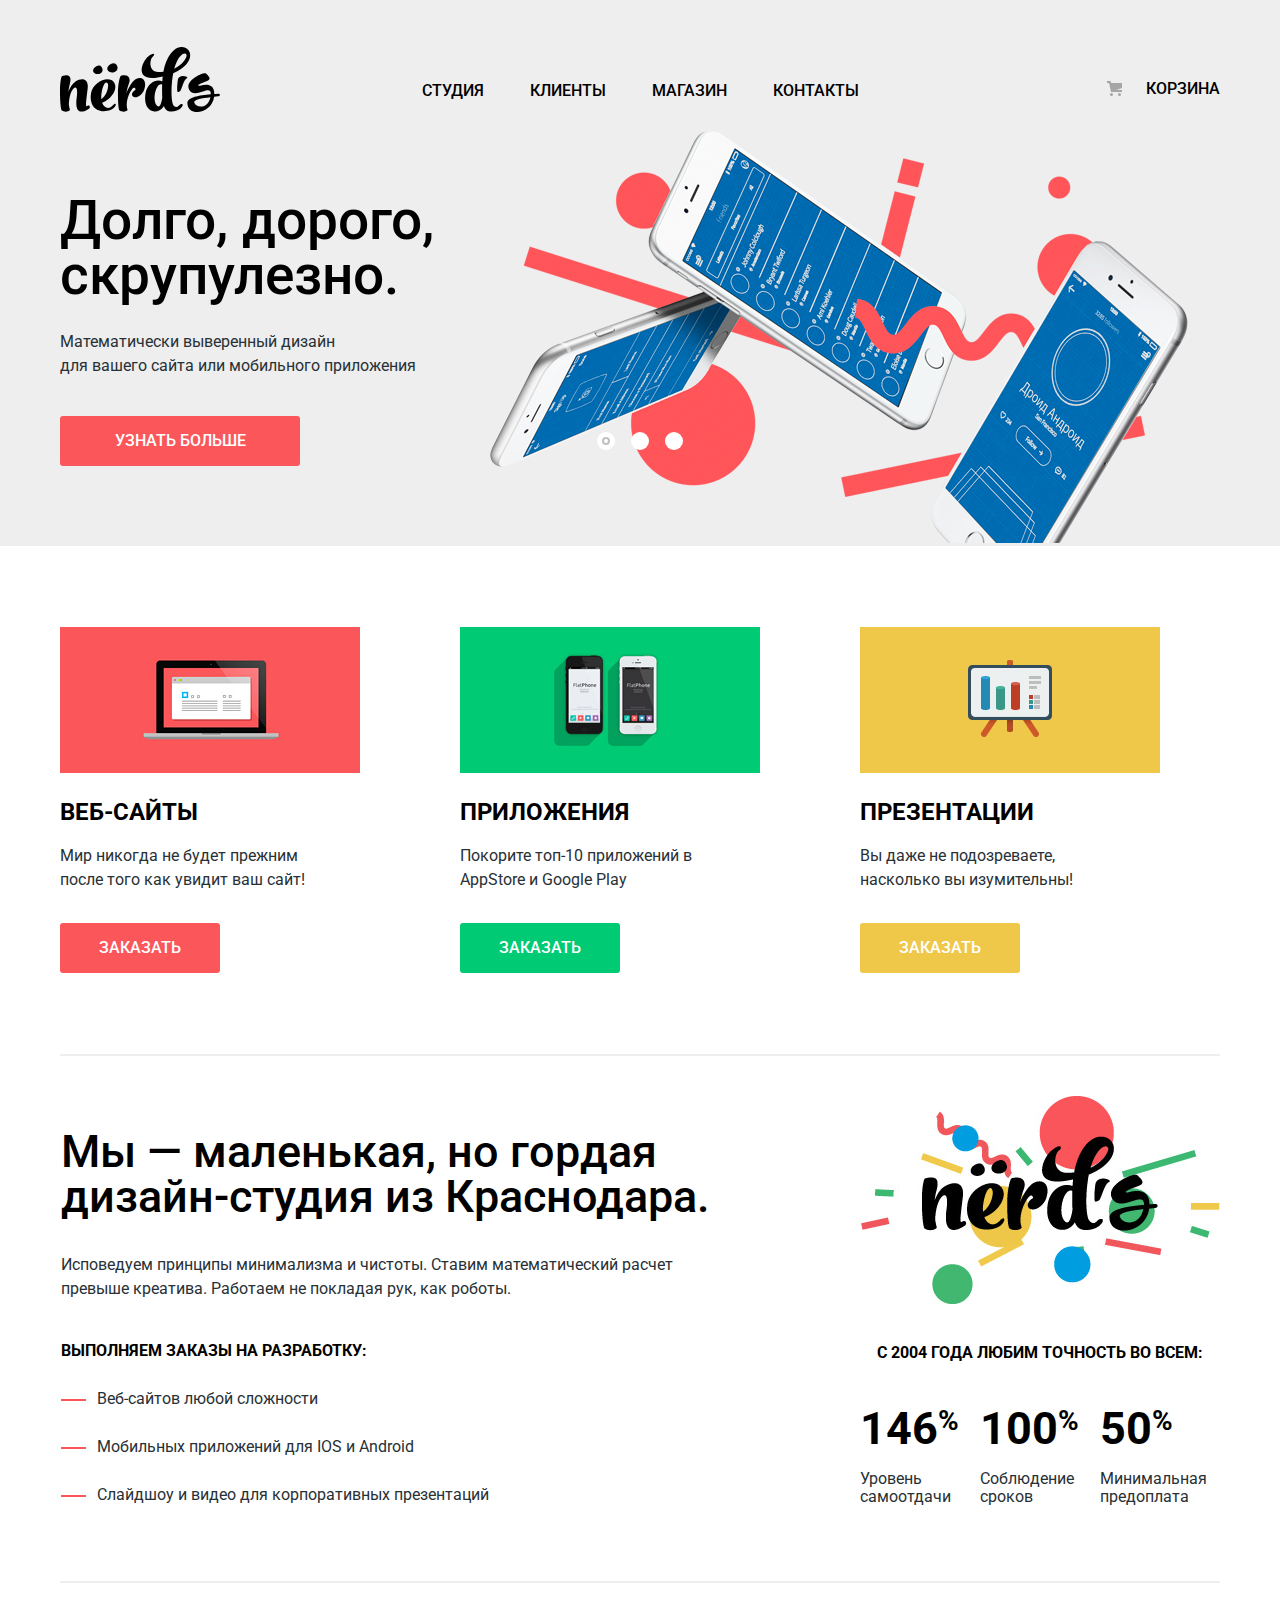
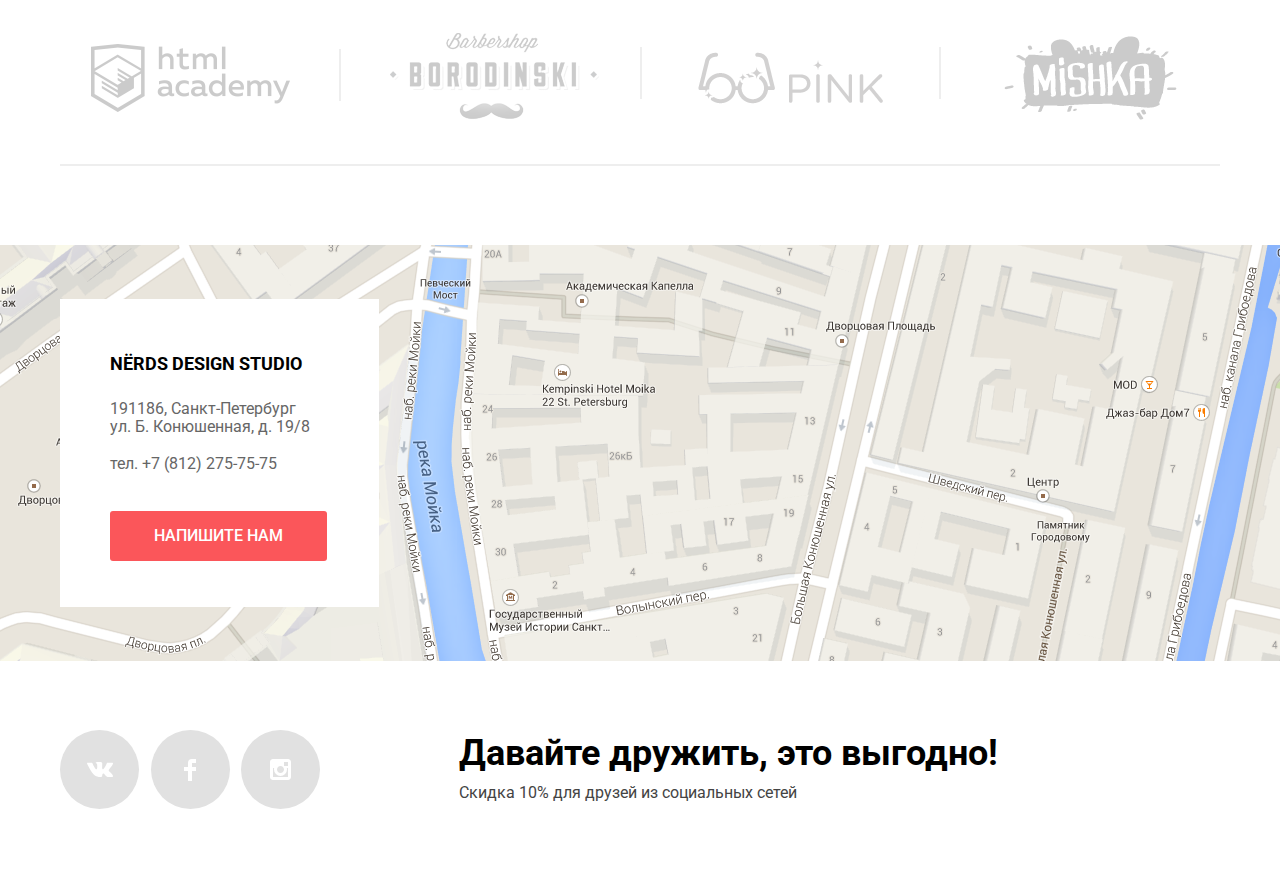
==== commit 6129daa1: "Исправил б11 и первучю часть д19" ====
--- a/index.html
+++ b/index.html
@@ -5,7 +5,8 @@
     <title>HTML Academy: Нёрдс</title>
     <link href="https://fonts.googleapis.com/css?family=Roboto:400,500,700&amp;subset=cyrillic" rel="stylesheet">
     <link rel="stylesheet" href="css/normalize.css">
-    <link rel="stylesheet" type="text/css" href="css/style.min.css">
+    <link rel="stylesheet" type="text/css" href="css/style.css">
+    <!--<link rel="stylesheet" type="text/css" href="css/style.min.css">-->
   </head>
   <body>
 <!--Блок шапки-->
--- a/css/style.css
+++ b/css/style.css
@@ -0,0 +1,1658 @@
+body {
+  margin: 0px;
+  padding: 0px;
+  font-family: "Roboto", "Tahoma", sans-serif;
+  font-size: 16px;
+  line-height: 24px;
+  font-weight: 400;
+  color: #000000;
+}
+a {
+  text-decoration: none;
+}
+.main-nav,
+.main-nav_login,
+.description-about_orders_items,
+.sorting-items,
+.selected-items_pages {
+  list-style: none;
+}
+img {
+  max-width: 100%;
+  height: auto;
+}
+/*--ШАПКА--*/
+.main-header {
+  margin: 0 auto;
+  background-color: #eeeeee;
+}
+.main-header-wrapper {
+  width: 1160px;
+  padding-left: 20px;
+  padding-right: 20px;
+  padding-top: 47px;
+  margin-left: auto;
+  margin-right: auto;
+  background-color: #eeeeee;
+  display: -webkit-box;
+  display: -ms-flexbox;
+  display: flex;
+  -webkit-box-align: end;
+      -ms-flex-align: end;
+          align-items: flex-end;
+}
+.header-logo {
+  margin-right: 202px;
+}
+.main-navigation {
+  display: -webkit-box;
+  display: -ms-flexbox;
+  display: flex;
+  -ms-flex-wrap: wrap;
+      flex-wrap: wrap;
+  -webkit-box-flex: 1;
+      -ms-flex-positive: 1;
+          flex-grow: 1;
+  -webkit-box-align: center;
+      -ms-flex-align: center;
+          align-items: center;
+}
+.main-nav {
+  display: -webkit-box;
+  display: -ms-flexbox;
+  display: flex;
+  -ms-flex-wrap: wrap;
+      flex-wrap: wrap;
+  padding: 0px;
+  margin-top: 0px;
+  margin-bottom: 10px;
+  text-transform: uppercase;
+}
+.main-nav_link {
+  font-family: "Roboto", "Tahoma", sans-serif;
+  font-size: 16px;
+  line-height: 30px;
+  font-weight: 500;
+  color: #000000;
+  display: block;
+  border-bottom: 2px solid transparent;
+}
+.main-nav_li {
+  margin-right: 46px;
+}
+.main-navigation_basket {
+  position: relative;
+  font-family: "Roboto", "Tahoma", sans-serif;
+  font-size: 16px;
+  line-height: 30px;
+  font-weight: 500;
+  color: #000000;
+  margin-left: auto;
+  margin-bottom: 15px;
+  display: block;
+  text-align: center;
+  padding-left: 39px;
+  text-transform: uppercase;
+}
+.main-navigation_basket::before {
+  content: "";
+  position: absolute;
+  top: 7px;
+  left: 0px;
+  width: 16px;
+  height: 18px;
+  background-image: url("../img/basket.svg");
+  background-repeat: no-repeat;
+  background-position: 0 0;
+  background-color: #eeeeee;
+}
+.main-navigation_basket:hover {
+  color: #fb565a;
+}
+.main-navigation_basket:active {
+  color: #000000;
+  opacity: 0.3;
+}
+.main-navigation_basket:visited {
+  border-bottom: 2px solid #fb565a;
+}
+.main-nav_link:hover {
+  color: #fb565a;
+}
+.main-nav_link:active {
+  color: #000000;
+  opacity: 0.3;
+}
+.main-nav-magazine_link_active {
+  border-bottom: 2px solid #fb565a;
+  padding-bottom: 5px;
+}
+.main-header_title {
+  font-family: "Roboto", "Tahoma", sans-serif;
+  font-size: 55px;
+  line-height: 55px;
+  font-weight: 500;
+  color: #000000;
+  margin: 0px;
+  padding-bottom: 108px;
+  padding-top: 73px;
+  text-align: center;
+}
+.main-header_title_wrapper {
+  margin-bottom: 57px;
+}
+/*-- ФОРМА СЛАЙДА --*/
+.slider {
+  background-color: #eeeeee;
+  position: relative;
+  margin-bottom: 61px;
+}
+.slider-container {
+  width: 1200px;
+  margin: 0 auto;
+  padding: 0 20px;
+  -webkit-box-sizing: border-box;
+          box-sizing: border-box;
+  background-color: #eeeeee;
+}
+.visually-hidden {
+  position: absolute;
+  width: 1px;
+  height: 1px;
+  clip: rect(0, 0, 0, 0);
+}
+.slider-controls {
+  position: absolute;
+  left: 50%;
+  bottom: 104px;
+  z-index: 10;
+  width: 160px;
+  height: 18px;
+  text-align: center;
+  font-size: 0;
+  -webkit-transform: translateX(-50%);
+      -ms-transform: translateX(-50%);
+          transform: translateX(-50%);
+}
+.slider-controls label {
+  position: relative;
+  display: inline-block;
+  vertical-align: top;
+  width: 18px;
+  height: 18px;
+  padding: 8px;
+  border-radius: 50%;
+  cursor: pointer;
+}
+.slider-controls label::after {
+  content: "";
+  position: absolute;
+  top: 8px;
+  left: 8px;
+  z-index: 1;
+  width: 18px;
+  height: 18px;
+  background: #ffffff;
+  border-radius: 50%;
+}
+.slider-list {
+  margin: 0;
+  padding: 0;
+  list-style: none;
+}
+.slider-item {
+  display: none;
+  padding: 74px 0 80px 0;
+}
+.slider-item:nth-child(1) {
+  background-image: url("../img/slide1.png");
+  background-position: 93% 11px;
+  background-repeat: no-repeat;
+}
+.slider-item:nth-child(2) {
+  background-image: url("../img/slide2.png");
+  background-position: 100% 0;
+  background-repeat: no-repeat;
+}
+.slider-item:nth-child(3) {
+  background-image: url("../img/slide3.png");
+  background-position: 100% 20px;
+  background-repeat: no-repeat;
+}
+#product-1:checked ~ .slider-list .slider-item:nth-child(1) {
+  display: block;
+}
+#product-2:checked ~ .slider-list .slider-item:nth-child(2) {
+  display: block;
+}
+#product-3:checked ~ .slider-list .slider-item:nth-child(3) {
+  display: block;
+}
+#product-1:checked ~ .slider-controls .slider-controls-item--1::before,
+#product-2:checked ~ .slider-controls .slider-controls-item--2::before,
+#product-3:checked ~ .slider-controls .slider-controls-item--3::before {
+  content: "";
+  position: absolute;
+  left: 50%;
+  top: 50%;
+  z-index: 2;
+  width: 4px;
+  height: 4px;
+  margin: -4px;
+  background-color: inherit;
+  border: 2px solid #c1c1c1;
+  border-radius: 50%;
+}
+.slider_title {
+  max-width: 600px;
+  margin: 0;
+  margin-bottom: 27px;
+  font-family: "Roboto", "Tahoma", sans-serif;
+  font-size: 55px;
+  line-height: 55px;
+  font-weight: 500;
+  color: #000000;
+}
+.slider_about {
+  max-width: 430px;
+  margin: 0;
+  margin-bottom: 38px;
+  font-family: "Roboto", "Tahoma", sans-serif;
+  font-size: 16px;
+  line-height: 24px;
+  font-weight: 400;
+  color: #283136;
+}
+.slider_btn {
+  display: block;
+  width: 240px;
+  padding: 16px 0;
+  font-family: "Roboto", "Tahoma", sans-serif;
+  font-size: 16px;
+  line-height: 18px;
+  font-weight: 500;
+  color: #ffffff;
+  background-color: #fb565a;
+  text-transform: uppercase;
+  text-decoration: none;
+  border-radius: 3px;
+  text-align: center;
+  border: none;
+}
+.slider_btn:hover,
+.slider_btn:focus {
+  background-color: #e74246;
+}
+.slider_btn:active {
+  color: rgba(255, 255, 255, 0.3);
+  background-color: #d7373b;
+  -webkit-box-shadow: 0 3px rgba(0, 0, 0, 0.1) inset;
+          box-shadow: 0 3px rgba(0, 0, 0, 0.1) inset;
+}
+/*-- БЛОК ПРОМО АКЦИИ --*/
+.container {
+  width: 1200px;
+  margin: 0 auto;
+  -ms-flex-wrap: wrap;
+      flex-wrap: wrap;
+  padding: 0 20px;
+  -webkit-box-sizing: border-box;
+          box-sizing: border-box;
+  margin-bottom: 79px;
+}
+.promo-wrapper {
+  display: -webkit-box;
+  display: -ms-flexbox;
+  display: flex;
+  -ms-flex-wrap: wrap;
+      flex-wrap: wrap;
+  width: 100%;
+  margin-left: auto;
+  margin-right: auto;
+  margin-bottom: 81px;
+  background-color: #ffffff;
+}
+.promo-section {
+  width: 300px;
+  margin-right: 100px;
+  margin-top: 20px;
+}
+.promo-section:nth-child(3n) {
+  margin-right: 0px;
+}
+.promo-section-img_wrapper {
+  width: 300px;
+  height: 146px;
+}
+.promo-section_title {
+  font-family: "Roboto", "Tahoma", sans-serif;
+  font-size: 24px;
+  line-height: 30px;
+  font-weight: 700;
+  color: #000000;
+  text-transform: uppercase;
+  margin-bottom: 17px;
+}
+.promo-section_about {
+  display: block;
+  width: 270px;
+  font-family: "Roboto", "Tahoma", sans-serif;
+  font-size: 16px;
+  line-height: 24px;
+  font-weight: 400;
+  color: #283136;
+  margin-bottom: 31px;
+}
+.promo_btn {
+  font-family: "Roboto", "Tahoma", sans-serif;
+  font-size: 16px;
+  line-height: 18px;
+  font-weight: 500;
+  color: #ffffff;
+  text-transform: uppercase;
+  border-radius: 3px;
+  text-align: center;
+  display: inline-block;
+  padding: 16px 39px;
+  vertical-align: middle;
+}
+.btn-promo_red {
+  background-color: #fb565a;
+}
+.btn-promo_red:hover {
+  background-color: #e74246;
+}
+.btn-promo_red:active {
+  background-color: #d7373b;
+  color: rgba(255, 255, 255, 0.3);
+  -webkit-box-shadow: 0 3px rgb(193, 49, 53) inset;
+          box-shadow: 0 3px rgb(193, 49, 53) inset;
+}
+.btn-promo_green {
+  background-color: #00ca74;
+}
+.btn-promo_green:hover {
+  background-color: #00bc6c;
+}
+.btn-promo_green:active {
+  background-color: #00aa62;
+  color: rgba(255, 255, 255, 0.3);
+  -webkit-box-shadow: 0 3px rgb(0, 153, 88) inset;
+          box-shadow: 0 3px rgb(0, 153, 88) inset;
+}
+.btn-promo_yellow {
+  background-color: #efc84a;
+}
+.btn-promo_yellow:hover {
+  background-color: #eab534;
+}
+.btn-promo_yellow:active {
+  background-color: #e5a722;
+  color: rgba(255, 255, 255, 0.3);
+  -webkit-box-shadow: 0 3px rgb(206, 150, 31) inset;
+          box-shadow: 0 3px rgb(206, 150, 31) inset;
+}
+/*-- БЛОК ОПИСАНИЯ КОМПАНИИ --*/
+.description {
+  background-color: #ffffff;
+}
+.description-wrapper {
+  display: -webkit-box;
+  display: -ms-flexbox;
+  display: flex;
+  width: 1160px;
+  padding-top: 40px;
+  margin-left: auto;
+  margin-right: auto;
+  margin-bottom: 50px;
+  background-color: #ffffff;
+  border-top: 2px solid #eeeeee;
+  -webkit-box-sizing: border-box;
+          box-sizing: border-box;
+}
+.description-about {
+  display: -webkit-box;
+  display: -ms-flexbox;
+  display: flex;
+  -webkit-box-orient: vertical;
+  -webkit-box-direction: normal;
+      -ms-flex-direction: column;
+          flex-direction: column;
+  width: 660px;
+  margin-right: 140px;
+  padding-left: 1px;
+  padding-top: 33px;
+}
+.description-about-title {
+  font-family: "Roboto", "Tahoma", sans-serif;
+  font-size: 45px;
+  line-height: 45px;
+  font-weight: 500;
+  color: #000000;
+}
+.description-about-mission {
+  font-family: "Roboto", "Tahoma", sans-serif;
+  font-size: 16px;
+  line-height: 24px;
+  font-weight: 400;
+  color: #283136;
+  padding: 0;
+  margin: 0;
+  margin-top: 34px;
+  margin-bottom: 38px;
+}
+.description-about-orders {
+  font-family: "Roboto", "Tahoma", sans-serif;
+  font-size: 16px;
+  line-height: 24px;
+  font-weight: 700;
+  color: #000000;
+  text-transform: uppercase;
+}
+.description-about_orders_items {
+  padding: 0px;
+  margin: 0px;
+}
+.description-about_order_item {
+  position: relative;
+  font-family: "Roboto", "Tahoma", sans-serif;
+  font-size: 16px;
+  line-height: 24px;
+  font-weight: 400;
+  color: #283136;
+  padding-left: 36px;
+  margin: 24px 0px;
+}
+.description-about_order_item::before {
+  content: "";
+  display: block;
+  width: 25px;
+  height: 2px;
+  position: absolute;
+  top: 12px;
+  left: 0px;
+  background-color: #fb565a;
+}
+.description-statistics {
+  width: 360px;
+}
+.description-statistics-img_wrapper {
+  margin-bottom: 30px;
+}
+.description-statistics-numbers {
+  display: -webkit-box;
+  display: -ms-flexbox;
+  display: flex;
+  margin-top: 41px;
+}
+.description-statistics-about {
+  display: block;
+  margin-left: 17px;
+  font-family: "Roboto", "Tahoma", sans-serif;
+  font-size: 16px;
+  line-height: 24px;
+  font-weight: 700;
+  color: #000000;
+  text-transform: uppercase;
+}
+.description-statistics-number_percent {
+  font-family: "Roboto", "Tahoma", sans-serif;
+  font-size: 45px;
+  line-height: 45px;
+  font-weight: 700;
+  color: #000000;
+}
+.description-statistics-number_percent_sup {
+  font-family: "Roboto", "Tahoma", sans-serif;
+  font-size: 28px;
+  font-weight: 700;
+}
+.description-statistics-number:nth-child(1) {
+  margin-right: 21px;
+}
+.description-statistics-number:nth-child(3) {
+  margin-left: 21px;
+}
+.description-statistics-number_name {
+  display: block;
+  font-family: "Roboto", "Tahoma", sans-serif;
+  font-size: 16px;
+  line-height: 18px;
+  font-weight: 400;
+  color: #283136;
+  margin-top: 19px;
+}
+/*-- БЛОК ПОРТФОЛИО ВЫПОЛНЕННЫХ САЙТОВ --*/
+.portfolio {
+  background-color: #ffffff;
+}
+.portfolio-catalog {
+  display: -webkit-box;
+  display: -ms-flexbox;
+  display: flex;
+  -ms-flex-wrap: wrap;
+      flex-wrap: wrap;
+  width: 1160px;
+  margin-left: auto;
+  margin-right: auto;
+  padding-top: 50px;
+  padding-bottom: 34px;
+  border-top: 2px solid #eeeeee;
+  border-bottom: 2px solid #eeeeee;
+  -webkit-box-pack: justify;
+      -ms-flex-pack: justify;
+          justify-content: space-between;
+  -webkit-box-align: center;
+      -ms-flex-align: center;
+          align-items: center;
+}
+.portfolio-catalog-site_link img {
+  opacity: 0.2;
+}
+.portfolio-catalog-site_link img:hover {
+  opacity: 1;
+}
+.portfolio-catalog-site_link img:active {
+  opacity: 0.1;
+}
+.portfolio-catalog-site_wrapper_line {
+  position: relative;
+}
+.portfolio-catalog-site_wrapper_line:nth-child(1) {
+  margin-left: 31px;
+}
+.portfolio-catalog-site_wrapper_line:nth-child(3) {
+  margin-right: 21px;
+}
+.portfolio-catalog-site_wrapper_line:nth-child(4) {
+  margin-right: 43px;
+  background-color: transparent;
+}
+.portfolio-catalog-site_border_html::after {
+  content: "";
+  display: block;
+  position: absolute;
+  width: 2px;
+  height: 52px;
+  background-color: #eeeeee;
+  right: -51px;
+  top: 5px;
+}
+.portfolio-catalog-site_border_barbershop::after {
+  content: "";
+  display: block;
+  position: absolute;
+  width: 2px;
+  height: 52px;
+  background-color: #eeeeee;
+  right: -43px;
+  top: 14px;
+}
+.portfolio-catalog-site_border_pink::after {
+  content: "";
+  display: block;
+  position: absolute;
+  width: 2px;
+  height: 52px;
+  background-color: #eeeeee;
+  right: -58px;
+  top: -5px;
+}
+/*-- БЛОК ПРОЕЗДА АДРЕСА --*/
+.driving {
+  margin-top: 61px;
+}
+.container-map {
+  width: 100%;
+  margin-left: auto;
+  margin-right: auto;
+  background-image: url("../img/map.png");
+  background-position: center;
+  background-repeat: no-repeat;
+  min-height: 416px;
+}
+.driving-map_iframe {
+  position: absolute;
+  border: none;
+  width: 100%;
+}
+.driving-wrapper {
+  position: relative;
+  width: 1160px;
+  padding-left: 20px;
+  padding-right: 20px;
+  padding-top: 54px;
+  margin-left: auto;
+  margin-right: auto;
+  background-color: transparent;
+}
+.driving-address {
+  padding-top: 50px;
+  padding-left: 50px;
+  width: 269px;
+  height: 258px;
+  background-color: #ffffff;
+}
+.driving-address_title {
+  display: block;
+  margin-bottom: 21px;
+  font-family: "Roboto", "Tahoma", sans-serif;
+  font-size: 18px;
+  line-height: 30px;
+  font-weight: 700;
+  color: #000000;
+}
+.driving-address_adds {
+  display: block;
+  font-family: "Roboto", "Tahoma", sans-serif;
+  font-size: 16px;
+  line-height: 18px;
+  font-weight: 400;
+  color: #666666;
+}
+.driving-address_adds_street {
+  margin-bottom: 19px;
+}
+.driving-address_tel {
+  display: block;
+  margin-bottom: 38px;
+  font-family: "Roboto", "Tahoma", sans-serif;
+  font-size: 16px;
+  line-height: 18px;
+  font-weight: 400;
+  color: #666666;
+}
+.driving-address_btn {
+  font-family: "Roboto", "Tahoma", sans-serif;
+  font-size: 16px;
+  line-height: 18px;
+  font-weight: 500;
+  color: #ffffff;
+  text-transform: uppercase;
+  border-radius: 3px;
+  text-align: center;
+  display: inline-block;
+  padding: 16px 44px;
+  vertical-align: middle;
+}
+.driving-address_btn_red {
+  background-color: #fb565a;
+}
+.driving-address_btn:hover {
+  background-color: #e74246;
+  cursor: pointer;
+}
+.driving-address_btn:active {
+  background-color: #d7373b;
+  cursor: pointer;
+  color: rgba(255, 255, 255, 0.3);
+  -webkit-box-shadow: 0 3px rgb(193, 49, 53) inset;
+          box-shadow: 0 3px rgb(193, 49, 53) inset;
+}
+.driving-map_marker {
+  display: none;
+  position: absolute;
+  width: 231px;
+  height: 190px;
+  top: 89px;
+  right: 269px;
+  background-image: url("../img/map-marker.png");
+  background-position: 0 0;
+  background-repeat: no-repeat;
+}
+/*--СОДЕРЖАНИЕ ОСНОВНОГО БЛОКА КАТАЛОГА--*/
+.container-forms,
+.forms {
+  background-color: #ffffff;
+}
+.forms {
+  width: 1160px;
+  padding-left: 20px;
+  padding-right: 20px;
+  margin: 0 auto;
+  display: -webkit-box;
+  display: -ms-flexbox;
+  display: flex;
+}
+/*БЛОК ВЫБОРА ШАБЛОНОВ - ФИЛЬТР*/
+.filter-price {
+  margin: 0;
+  padding: 0;
+  border: none;
+  margin-bottom: 56px;
+}
+.range-filter {
+  width: 260px;
+  margin-top: 46px;
+}
+.filter-price-title {
+  font-family: "Roboto", "Tahoma", sans-serif;
+  font-size: 18px;
+  line-height: 30px;
+  text-transform: uppercase;
+  font-weight: 700;
+  color: #000000;
+  letter-spacing: 1px;
+}
+.range-controls {
+  position: relative;
+  height: 41px;
+  margin-bottom: 15px;
+  padding-top: 39px;
+  padding-right: 20px;
+  padding-left: 20px;
+  background-color: #f1f1f1;
+  border-radius: 5px;
+}
+.range-controls .scale {
+  height: 2px;
+  background: #d7dcde;
+}
+.range-controls .bar {
+  width: 70%;
+  height: 2px;
+  background: #00ca74;
+}
+.range-controls .toggle {
+  position: absolute;
+  top: 31px;
+  left: 0;
+  width: 4px;
+  height: 4px;
+  padding: 0;
+  border: 8px solid #ffffff;
+  background-color: #ababab;
+  -webkit-box-shadow: 0 2px 1px 0 #cfcfcf;
+          box-shadow: 0 2px 1px 0 #cfcfcf;
+  border-radius: 50%;
+  cursor: pointer;
+}
+.range-controls .toggle-min {
+  left: 18px;
+}
+.range-controls .toggle-max {
+  left: 160px;
+}
+.price-controls {
+  font-size: 0;
+}
+.price-controls label {
+  display: inline-block;
+  vertical-align: top;
+  width: 50%;
+  font-family: "Roboto", "Tahoma", sans-serif;
+  font-size: 16px;
+  line-height: 22px;
+  font-weight: 400;
+  color: #283136;
+  text-transform: uppercase;
+}
+.price-controls .min-price_input,
+.price-controls .max-price_input {
+  width: 80px;
+  padding: 7px 0px;
+  font-family: "Roboto", "Tahoma", sans-serif;
+  font-size: 16px;
+  line-height: 22px;
+  font-weight: 400;
+  color: #283136;
+  background-color: #eeeeee;
+  text-align: center;
+  border: none;
+  border-radius: 5px;
+}
+.max-price {
+  text-align: right;
+}
+.min-price,
+.max-price {
+  font-family: "Roboto", "Tahoma", sans-serif;
+  font-size: 16px;
+  line-height: 22px;
+  font-weight: 400;
+  color: #283136;
+  text-transform: uppercase;
+}
+.min-price .min-price_input {
+  margin-left: 8px;
+}
+.max-price .max-price_input {
+  margin-left: 8px;
+}
+.grid-catalog {
+  margin-bottom: 41px;
+}
+.grid-title {
+  font-family: "Roboto", "Tahoma", sans-serif;
+  font-size: 18px;
+  line-height: 30px;
+  font-weight: 700;
+  color: #000000;
+  text-transform: uppercase;
+}
+.grid-items {
+  display: -webkit-box;
+  display: -ms-flexbox;
+  display: flex;
+  -webkit-box-orient: vertical;
+  -webkit-box-direction: normal;
+      -ms-flex-direction: column;
+          flex-direction: column;
+}
+.grid-item_label {
+  display: block;
+  position: relative;
+  cursor: pointer;
+  -webkit-user-select: none;
+     -moz-user-select: none;
+      -ms-user-select: none;
+          user-select: none;
+  padding-left: 36px;
+  font-family: "Roboto", "Tahoma", sans-serif;
+  font-size: 16px;
+  line-height: 20px;
+  font-weight: 400;
+  color: #283136;
+  margin-bottom: 5px;
+  margin-top: 15px;
+}
+.grid-item_radio {
+  display: none;
+}
+.grid-item_radio + .grid-item_label::before {
+  content: "";
+  position: absolute;
+  -webkit-box-sizing: border-box;
+          box-sizing: border-box;
+  width: 25px;
+  height: 25px;
+  left: 0px;
+  top: -2px;
+  border-radius: 100%;
+  background-image: url("../img/radio-off.png");
+  background-repeat: no-repeat;
+  background-position: 0 0;
+}
+.grid-item_radio:checked + .grid-item_label::before {
+  content: "";
+  position: absolute;
+  -webkit-box-sizing: border-box;
+          box-sizing: border-box;
+  width: 25px;
+  height: 25px;
+  left: 0px;
+  top: -2px;
+  border-radius: 50%;
+  background-image: url("../img/radio-on.png");
+  background-repeat: no-repeat;
+  background-position: 0 0;
+}
+.grid-item_radio:hover + .grid-item_label::before {
+  background-image: url("../img/radio-hover-off.png");
+}
+.grid-item_radio:checked:hover + .grid-item_label::before {
+  background-image: url("../img/radio-hover-on.png");
+}
+.grid-item_radio:disabled + .grid-item_label::before {
+  background-image: url("../img/radio-disable-off.png");
+}
+.grid-item_radio:checked:disabled + .grid-item_label::before {
+  background-image: url("../img/radio-disable-on.png");
+}
+.specialty-title {
+  font-family: "Roboto", "Tahoma", sans-serif;
+  font-size: 18px;
+  line-height: 30px;
+  font-weight: 700;
+  color: #000000;
+  text-transform: uppercase;
+}
+.specialty-item {
+  display: -webkit-box;
+  display: -ms-flexbox;
+  display: flex;
+  -webkit-box-orient: vertical;
+  -webkit-box-direction: normal;
+      -ms-flex-direction: column;
+          flex-direction: column;
+}
+.specialty-item_label {
+  display: block;
+  position: relative;
+  cursor: pointer;
+  -webkit-user-select: none;
+     -moz-user-select: none;
+      -ms-user-select: none;
+          user-select: none;
+  padding-left: 36px;
+  margin-bottom: 4px;
+  margin-top: 16px;
+  font-family: "Roboto", "Tahoma", sans-serif;
+  font-size: 16px;
+  line-height: 20px;
+  font-weight: 400;
+  color: #283136;
+}
+.specialty-item_checkbox {
+  display: none;
+}
+.specialty-item_checkbox + .specialty-item_label::before {
+  content: "";
+  position: absolute;
+  width: 23px;
+  height: 23px;
+  left: 0px;
+  top: -2px;
+  border-radius: 3px;
+  background-image: url("../img/checkbox-off.png");
+  background-repeat: no-repeat;
+  background-position: 0 0;
+}
+.specialty-item_checkbox:checked + .specialty-item_label::before {
+  content: "";
+  position: absolute;
+  width: 26px;
+  height: 24px;
+  left: 0px;
+  top: -2px;
+  border-radius: 3px;
+  border: none;
+  background-image: url("../img/checkbox-on.png");
+  background-repeat: no-repeat;
+  background-position: 0 0;;
+}
+.specialty-item_checkbox:hover + .specialty-item_label::before {
+  background-image: url("../img/checkbox-hover-off.png");
+}
+.specialty-item_checkbox:checked:hover + .specialty-item_label::before {
+  left: 0px;
+  background-image: url("../img/checkbox-hover-on.png");
+}
+.specialty-item_checkbox:disabled + .specialty-item_label::before {
+  background-image: url("../img/checkbox-disabled-off.png");
+}
+.specialty-item_checkbox:checked:disabled + .specialty-item_label::before {
+  background-image: url("../img/checkbox-disabled-on.png");
+}
+.btn-apply_form {
+  display: block;
+  width: 260px;
+  height: 50px;
+  -webkit-box-sizing: border-box;
+          box-sizing: border-box;
+  border-radius: 3px;
+  margin-top: 46px;
+  font-family: "Roboto", "Tahoma", sans-serif;
+  font-size: 16px;
+  line-height: 18px;
+  font-weight: 500;
+  color: #000000;
+  background-color: #eeeeee;
+  cursor: pointer;
+  border: none;
+  text-align: center;
+  vertical-align: middle;
+  text-transform: uppercase;
+}
+.btn-apply_form:hover {
+  background-color: #dfdfdf;
+}
+.btn-apply_form:active {
+background-color: #d5d5d5;
+color: rgba(0, 0, 0, 0.5);
+-webkit-box-shadow: 0 -3px 0 0 #bfbfbf;
+        box-shadow: 0 -3px 0 0 #bfbfbf;
+}
+/*--БЛОК ОСОРТИРОВАННЫХ ШАБЛОНОВ--*/
+.selected-forms,
+.selected-forms_elements,
+.selected-items {
+  background-color: #ffffff;
+}
+.sorting {
+  display: -webkit-box;
+  display: -ms-flexbox;
+  display: flex;
+  -webkit-box-align: baseline;
+      -ms-flex-align: baseline;
+          align-items: baseline;
+  margin-bottom: 57px;
+}
+.sorting-title {
+  font-family: "Roboto", "Tahoma", sans-serif;
+  font-size: 18px;
+  line-height: 18px;
+  padding-top: 2px;
+  font-weight: 700;
+  color: #000000;
+  margin-right: 266px;
+  text-transform: uppercase;
+}
+.sorting-items {
+  display: -webkit-box;
+  display: -ms-flexbox;
+  display: flex;
+  -webkit-box-align: center;
+      -ms-flex-align: center;
+          align-items: center;
+  padding: 0px;
+  margin: 0px;
+  text-transform: uppercase;
+  line-height: 18px;
+}
+.sorting-item:nth-child(1) {
+  margin-right: 25px;
+}
+.sorting-item:nth-child(2) {
+  margin-right: 26px;
+}
+.sorting-item:nth-child(3) {
+  margin-right: 49px;
+}
+.sorting-item:nth-child(4) {
+  margin-right: 17px;
+}
+.sorting-items .sorting-item:last-child {
+  margin: 0px;
+}
+.sorting-item .sorting-item_down {
+  font-size: 0px;
+  display: -webkit-box;
+  display: -ms-flexbox;
+  display: flex;
+  -webkit-box-align: center;
+      -ms-flex-align: center;
+          align-items: center;
+  -webkit-box-pack: center;
+      -ms-flex-pack: center;
+          justify-content: center;
+  text-align: center;
+  background-color: #ffffff;
+  width: 11px;
+  height: 10px;
+}
+.sorting-item .sorting-item_up {
+  font-size: 0px;
+  display: -webkit-box;
+  display: -ms-flexbox;
+  display: flex;
+  -webkit-box-align: center;
+      -ms-flex-align: center;
+          align-items: center;
+  -webkit-box-pack: center;
+      -ms-flex-pack: center;
+          justify-content: center;
+  text-align: center;
+  background-color: #ffffff;
+  width: 11px;
+  height: 10px;
+}
+.sorting-item_link {
+  font-family: "Roboto", "Tahoma", sans-serif;
+  font-size: 14px;
+  line-height: 18px;
+  font-weight: 400;
+  cursor: pointer;
+}
+.sorting-item_price_active {
+  color: rgb(0, 0, 0);
+}
+.sorting-item_type_sleep,
+.sorting-item_name_sleep {
+  color: rgba(0, 0, 0, 0.3);
+}
+.sorting-item_price_active:hover,
+.sorting-item_type_sleep:hover,
+.sorting-item_name_sleep:hover {
+  color: rgba(0, 0, 0, 0.6);
+}
+.sorting-item_price_active:active,
+.sorting-item_type_sleep:active,
+.sorting-item_name_sleep:active {
+  color: rgb(0, 0, 0);
+}
+.selection-forms_elements {
+  width: 260px;
+}
+.selected-forms {
+  margin-left: auto;
+}
+.selected-forms_elements {
+  width: 760px;
+}
+.selected-items {
+  width: 760px;
+  display: -webkit-box;
+  display: -ms-flexbox;
+  display: flex;
+  -ms-flex-wrap: wrap;
+      flex-wrap: wrap;
+}
+.selected-item {
+  width: 360px;
+  height: 616px;
+  -webkit-box-sizing: border-box;
+          box-sizing: border-box;
+  margin-bottom: 33px;
+  position: relative;
+  z-index: 1;
+  border-top-right-radius: 3px;
+  border-top-left-radius: 3px;
+}
+.selected-item:hover {
+  -webkit-box-shadow: 0 6px 15px 0 rgba(0, 1, 1, 0.25);
+          box-shadow: 0 6px 15px 0 rgba(0, 1, 1, 0.25);
+}
+.selected-item:nth-child(even) {
+  margin-left: 40px;
+}
+.selected-item_slider {
+  height: 40px;
+  cursor: pointer;
+  border-top-right-radius: 3px;
+  border-top-left-radius: 3px;
+  fill-opacity: 0.12;
+}
+.selected-item:hover .selected-item_slider {
+  fill-opacity: 1;
+}
+.selected-item_img {
+  height: 574px;
+  cursor: pointer;
+  -webkit-box-sizing: border-box;
+          box-sizing: border-box;
+}
+.selected-item_hidden {
+  display: block;
+  position: absolute;
+  width: 360px;
+  height: 231px;
+  -webkit-box-sizing: border-box;
+          box-sizing: border-box;
+  padding-top: 29px;
+  text-align: center;
+  background-color: #eeeeee;
+  z-index: 2;
+  bottom: 0px;
+}
+.selected-item_visually-hidden {
+  display: none;
+}
+.selected-item:hover .selected-item_visually-hidden {
+  display: block;
+}
+.selected-item_hidden_title {
+  display: block;
+  font-family: "Roboto", "Tahoma", sans-serif;
+  font-size: 18px;
+  line-height: 30px;
+  font-weight: 700;
+  color: #000000;
+  text-transform: uppercase;
+  margin: 0px;
+  margin-bottom: 14px;
+}
+.selected-item_hidden_inform {
+  display: block;
+  margin-left: auto;
+  margin-right: auto;
+  font-family: "Roboto", "Tahoma", sans-serif;
+  font-size: 16px;
+  line-height: 18px;
+  font-weight: 400;
+  color: #666666;
+}
+.selected-item_hidden_inform_sedona,
+.selected-item_hidden_inform_barbershop,
+.selected-item_hidden_inform_mishka {
+  width: 200px;
+}
+.selected-item_hidden_inform_sedona_pink,
+.selected-item_hidden_inform_sedona_plus,
+.selected-item_hidden_inform_sedona_kvas {
+  width: 228px;
+}
+.selected-item_hidden_cost {
+  display: block;
+  width: 200px;
+  height: 50px;
+  -webkit-box-sizing: border-box;
+          box-sizing: border-box;
+  border-radius: 3px;
+  margin-top: 31px;
+  margin-left: auto;
+  margin-right: auto;
+  font-family: "Roboto", "Tahoma", sans-serif;
+  font-size: 16px;
+  line-height: 18px;
+  font-weight: 500;
+  color: #ffffff;
+  background-color: #fb565a;
+  border: none;
+  text-align: center;
+  vertical-align: middle;
+}
+.selected-item_hidden_cost:hover {
+  background-color: #e74246;
+  cursor: pointer;
+}
+.selected-item_hidden_cost:active {
+  background-color: #d7373b;
+  cursor: pointer;
+  -webkit-box-shadow: 0 3px rgba(0, 0, 0, 0.1) inset;
+          box-shadow: 0 3px rgba(0, 0, 0, 0.1) inset;
+}
+.selected-items_pages {
+  display: -webkit-box;
+  display: -ms-flexbox;
+  display: flex;
+  -webkit-box-align: center;
+      -ms-flex-align: center;
+          align-items: center;
+  padding: 0px;
+  margin: 0px;
+  margin-top: 26px;
+  line-height: 18px;
+}
+.selected-items_li {
+  margin-right: 11px;
+}
+.selected-items_page {
+  font-family: "Roboto", "Tahoma", sans-serif;
+  font-size: 16px;
+  line-height: 18px;
+  font-weight: 500;
+  color: #000000;
+  background-color: #eeeeee;
+}
+.selected-items_page_block {
+  display: block;
+  -webkit-box-sizing: border-box;
+          box-sizing: border-box;
+  text-align: center;
+  vertical-align: middle;
+  width: 50px;
+  height: 50px;
+  padding-top: 16px;
+  border-radius: 3px;
+}
+.active-page {
+  display: block;
+  -webkit-box-sizing: border-box;
+          box-sizing: border-box;
+  text-align: center;
+  vertical-align: middle;
+  width: 50px;
+  height: 50px;
+  padding-top: 14px;
+  border-radius: 3px;
+  background-color: #ffffff;
+  border: 3px solid #dbdbdb;
+}
+.selected-items_page_block:hover {
+  background-color: #dfdfdf;
+}
+.selected-items_page_block:active {
+  background-color: #d5d5d5;
+  color: rgba(0, 0, 0, 0.3);
+  -webkit-box-shadow: inset 0 3px 0 0 #bfbfbf;
+          box-shadow: inset 0 3px 0 0 #bfbfbf;
+}
+.selected-items_page_page_next {
+  display: block;
+  -webkit-box-sizing: border-box;
+          box-sizing: border-box;
+  text-align: center;
+  vertical-align: middle;
+  width: 260px;
+  height: 50px;
+  padding-top: 16px;
+  border-radius: 3px;
+  text-transform: uppercase;
+}
+/*-- ПОДВАЛ --*/
+.footer {
+  width: 1160px;
+  margin: 0 auto;
+  margin-top: 69px;
+  margin-bottom: 70px;
+}
+.footer .container {
+  display: -webkit-box;
+  display: -ms-flexbox;
+  display: flex;
+  padding: 0px;
+}
+.footer,
+.footer-social,
+.footer-contacts
+ {
+  background-color: #ffffff;
+}
+.footer-contacts {
+  padding-top: 5px;
+}
+.social-btn {
+  font-size: 0px;
+  display: -webkit-box;
+  display: -ms-flexbox;
+  display: flex;
+  -webkit-box-align: center;
+      -ms-flex-align: center;
+          align-items: center;
+  -webkit-box-pack: center;
+      -ms-flex-pack: center;
+          justify-content: center;
+  text-align: center;
+  background-color: #e1e1e1;
+  width: 79px;
+  height: 79px;
+  border-radius: 50%;
+}
+.social-btn:hover,
+.social-btn:focus {
+  text-decoration: none;
+  background-color: rgb(231, 66, 70);
+}
+.social-btn:active,
+.social-btn:active {
+  background-color: rgb(215, 55, 59);
+  -webkit-box-shadow: inset 0 3px 0 0 #c13135;
+          box-shadow: inset 0 3px 0 0 #c13135;
+}
+.social-btn:active path,
+.social-btn:active path {
+  opacity: 0.3;
+}
+.footer-social {
+  display: -webkit-box;
+  display: -ms-flexbox;
+  display: flex;
+  width: 260px;
+  margin-right: 139px;
+  -ms-flex-wrap: wrap;
+      flex-wrap: wrap;
+  -webkit-box-pack: justify;
+      -ms-flex-pack: justify;
+          justify-content: space-between;
+}
+.footer-contacts_title {
+  font-family: "Roboto", "Tahoma", sans-serif;
+  font-size: 36px;
+  line-height: 36px;
+  font-weight: 700;
+  color: #000000;
+}
+.footer-contacts_discount {
+  font-family: "Roboto", "Tahoma", sans-serif;
+  font-size: 16px;
+  line-height: 22px;
+  font-weight: 400;
+  color: #444444;
+  margin: 0px;
+  margin-top: 10px;
+}
+/*-- КАРТА, КОРЗИНА И ОВЕРЛЭЙ ОБРАТНОЙ СВЯЗИ--*/
+
+/*-- ОКНО ОБРАТНОЙ СВЯЗИ--*/
+@-webkit-keyframes bonuce {
+  0%		{-webkit-transform: translateX(-2000px);transform: translateX(-2000px);}
+  70%		{-webkit-transform: translateX(30px);transform: translateX(30px);}
+  90%		{-webkit-transform: translateX(-10px);transform: translateX(-10px);}
+  100%	{-webkit-transform: translateX(0);transform: translateX(0);}
+}
+@keyframes bonuce {
+  0%		{-webkit-transform: translateX(-2000px);transform: translateX(-2000px);}
+  70%		{-webkit-transform: translateX(30px);transform: translateX(30px);}
+  90%		{-webkit-transform: translateX(-10px);transform: translateX(-10px);}
+  100%	{-webkit-transform: translateX(0);transform: translateX(0);}
+}
+.modal-feedback {
+  display: none;
+  position: fixed;
+  top: 40px;
+  right: 279px;
+  width: 960px;
+  height: 590px;
+  -webkit-box-sizing: border-box;
+          box-sizing: border-box;
+  padding-left: 100px;
+  padding-right: 100px;
+  z-index: 5;
+  background: #ffffff;
+  -webkit-box-shadow: 0 20px 40px rgba(0, 1, 1, 0.75);
+          box-shadow: 0 20px 40px rgba(0, 1, 1, 0.75);
+  font-size: 16px;
+  line-height: 18px;
+  color: #444444;
+  font-weight: 400;
+  font-family: "Roboto", "Tahoma", sans-serif;
+}
+.modal-feedback,
+.feedback-form {
+  background-color: #ffffff;
+  font-size: 16px;
+  line-height: 18px;
+  color: #444444;
+  font-weight: 700;
+  font-family: "Roboto", "Tahoma", sans-serif;
+}
+.modal-feedback-btn_close {
+  position: absolute;
+  top: 78px;
+  right: 90px;
+  width: 21px;
+  height: 21px;
+  font-size: 0;
+  background-color: transparent;
+  border: 0;
+  cursor: pointer;
+}
+.modal-feedback-btn_close::before {
+  content: "";
+  display: block;
+  width: 21px;
+  height: 21px;
+  background: transparent url("../img/close-cross-off.png") no-repeat;
+  position: absolute;
+  top: 0px;
+  left: 0px;
+}
+.modal-feedback-btn_close:hover::before {
+  background: transparent url("../img/close-cross-hover.png") no-repeat;
+}
+.modal-feedback-btn_close:active::before {
+  background: transparent url("../img/close-cross-push.png") no-repeat;
+}
+.modal-feedback_title {
+  margin: 0px;
+  margin-top: 73px;
+  margin-bottom: 49px;
+  font-family: "Roboto", "Tahoma", sans-serif;
+  font-size: 45px;
+  line-height: 45px;
+  font-weight: 500;
+  color: #000000;
+}
+.feedback-form_elements_wrapper {
+  display: -webkit-box;
+  display: -ms-flexbox;
+  display: flex;
+  -ms-flex-wrap: wrap;
+      flex-wrap: wrap;
+  margin-bottom: 47px;
+}
+.feedback-form-title_label {
+  display: -webkit-box;
+  display: -ms-flexbox;
+  display: flex;
+  -webkit-box-orient: vertical;
+  -webkit-box-direction: normal;
+      -ms-flex-direction: column;
+          flex-direction: column;
+  width: 360px;
+  -webkit-box-sizing: border-box;
+          box-sizing: border-box;
+  margin: 0px;
+  font-family: "Roboto", "Tahoma", sans-serif;
+  font-size: 16px;
+  line-height: 18px;
+  font-weight: 700;
+  color: #000000;
+}
+.feedback-form-title_name {
+  margin-right: 40px;
+}
+.feedback-form-title_name {
+
+}
+.feedback_input {
+  width: 360px;
+  min-height: 50px;
+  border-radius: 3px;
+  padding-left: 14px;
+  padding-right: 14px;
+  margin-top: 12px;
+  margin-bottom: 35px;
+  -webkit-box-sizing: border-box;
+          box-sizing: border-box;
+  border-radius: 3px;
+  font-family: "Roboto", "Tahoma", sans-serif;
+  font-size: 16px;
+  line-height: 18px;
+  font-weight: 400;
+  color: rgba(68, 68, 68, 0.5);
+  border: 2px solid rgb(215, 220, 222);
+  border-radius: 3px;
+}
+.feedback_input:hover {
+  color: rgba(68, 68, 68, 0.5);
+  border: 2px solid rgb(180, 185, 187);
+}
+.feedback_input:focus {
+  color: rgba(68, 68, 68);
+  border: 2px solid rgb(0, 0, 0);
+}
+.feedback-text {
+  width: 760px;
+  -webkit-box-sizing: border-box;
+          box-sizing: border-box;
+  border-radius: 3px;
+  border: 2px solid rgb(215, 220, 222);
+  margin-top: 12px;
+  padding-left: 14px;
+  padding-top: 12px;
+  font-family: "Roboto", "Tahoma", sans-serif;
+  font-size: 16px;
+  line-height: 18px;
+  font-weight: 400;
+  color: rgba(68, 68, 68, 0.5);
+}
+.feedback-text:hover {
+  color: rgba(68, 68, 68, 0.5);
+  border: 2px solid rgb(180, 185, 187);
+}
+.feedback-text:focus {
+  color: rgba(68, 68, 68);
+  border: 2px solid rgb(0, 0, 0);
+}
+.modal-feedback_btn {
+  display: block;
+  -webkit-box-sizing: border-box;
+          box-sizing: border-box;
+  width: 240px;
+  padding: 16px 0;
+  font-family: "Roboto", "Tahoma", sans-serif;
+  color: #ffffff;
+  font-size: 16px;
+  line-height: 18px;
+  font-weight: 500;
+  color: rgb(255, 255, 255);
+  background-color: rgb(251, 86, 90);
+  border: none;
+  text-transform: uppercase;
+  text-decoration: none;
+  border-radius: 3px;
+  text-align: center;
+  cursor: pointer;
+}
+.modal-feedback_btn:hover,
+.modal-feedback_btn:focus {
+  background-color: #e74246;
+}
+.modal-feedback_btn:active {
+  color: rgba(255, 255, 255, 0.3);
+  background-color: #d7373b;
+  -webkit-box-shadow: 0 3px rgba(0, 0, 0, 0.1) inset;
+          box-shadow: 0 3px rgba(0, 0, 0, 0.1) inset;
+}
+.modal-content-show {
+	display: block;
+	-webkit-animation: bonuce 0.6s;
+	        animation: bonuce 0.6s;
+}
+.feedback-overlay {
+  display: none;
+  position: fixed;
+  top: 0;
+  left: 0;
+  z-index: 4;
+  width: 100%;
+  height: 100%;
+  background: rgba(0, 0, 0,.3);
+}
+.modal-feedback-overlay {
+	display: block;
+}
+.modal-content-show_error {
+	-webkit-animation: shake 0.6s;
+	        animation: shake 0.6s;
+}
+@-webkit-keyframes shake {
+  0%,
+  100% {
+    -webkit-transform: translateX(0);
+            transform: translateX(0);
+  }
+
+  10%,
+  30%,
+  50%,
+  70%,
+  90% {
+    -webkit-transform: translateX(-10px);
+            transform: translateX(-10px);
+  }
+
+  20%,
+  40%,
+  60%,
+  80% {
+    -webkit-transform: translateX(10px);
+            transform: translateX(10px);
+  }
+}
+@keyframes shake {
+  0%,
+  100% {
+    -webkit-transform: translateX(0);
+            transform: translateX(0);
+  }
+
+  10%,
+  30%,
+  50%,
+  70%,
+  90% {
+    -webkit-transform: translateX(-10px);
+            transform: translateX(-10px);
+  }
+
+  20%,
+  40%,
+  60%,
+  80% {
+    -webkit-transform: translateX(10px);
+            transform: translateX(10px);
+  }
+}
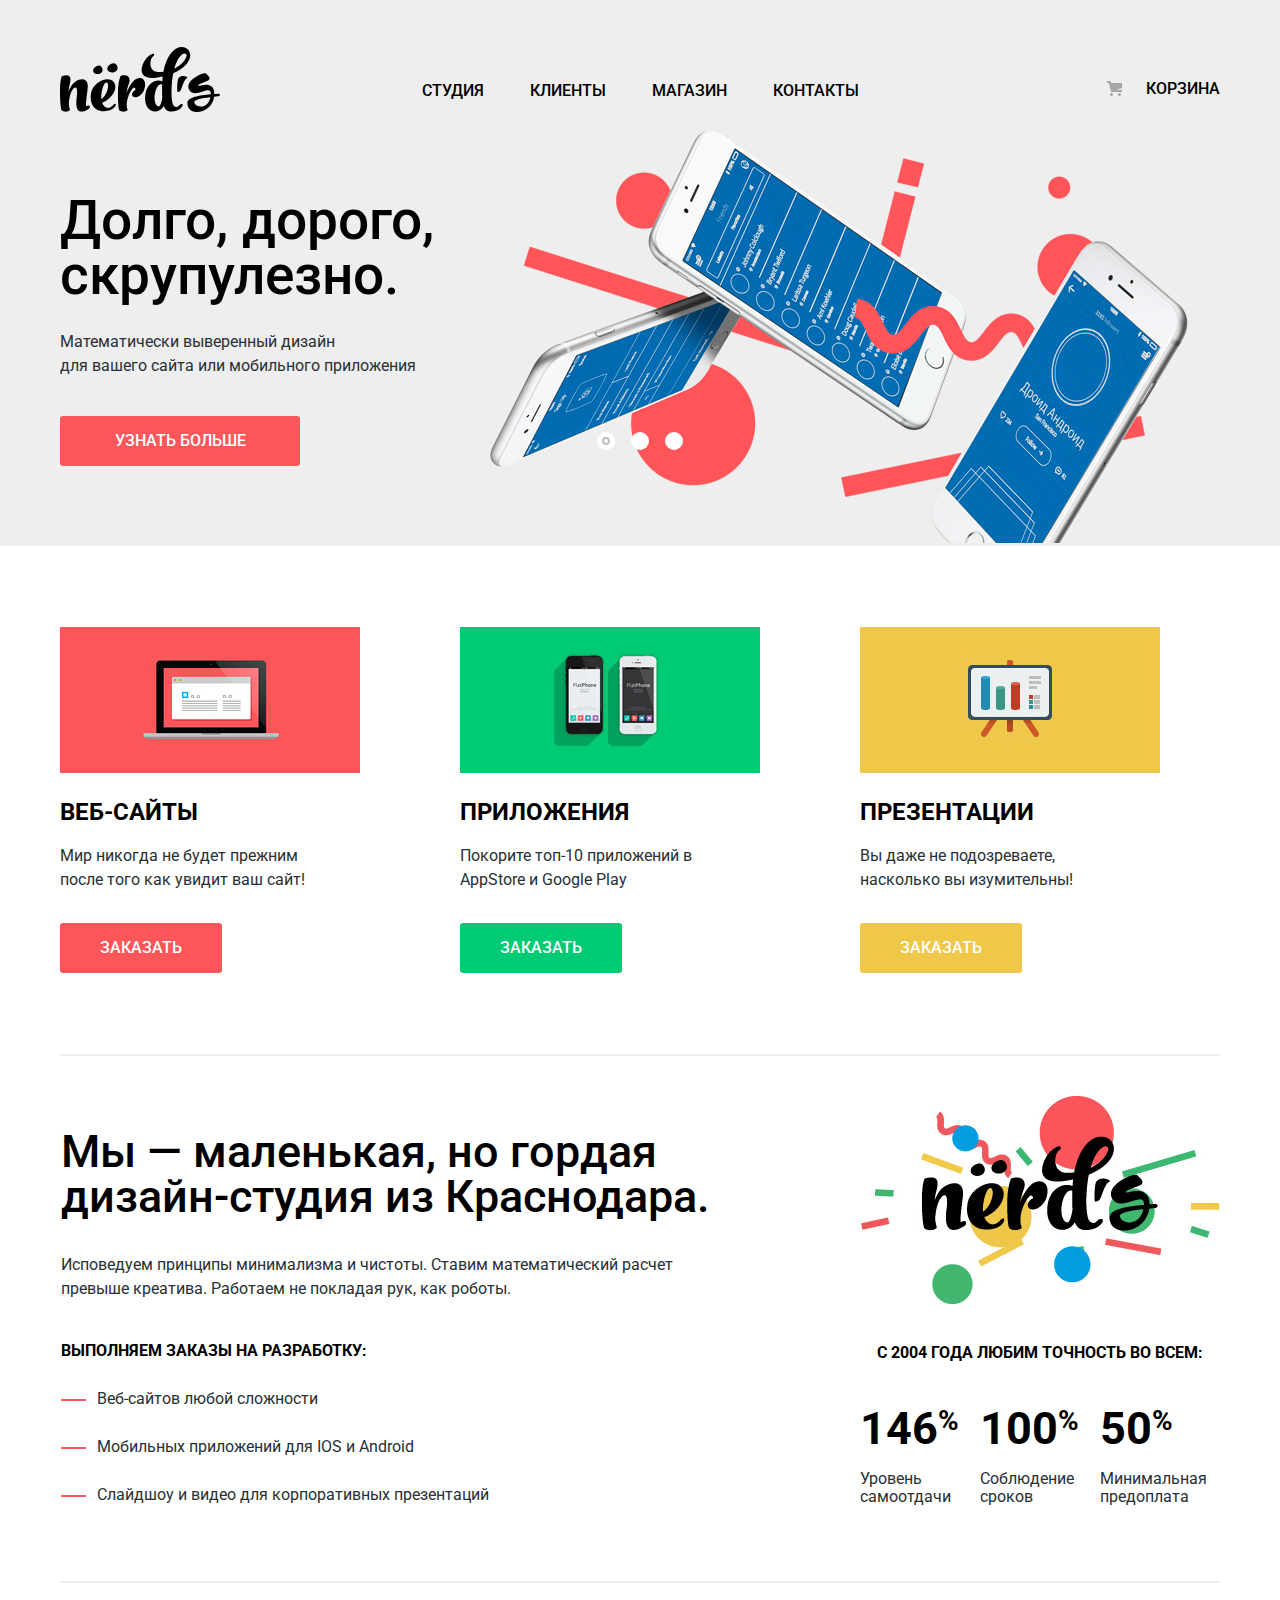
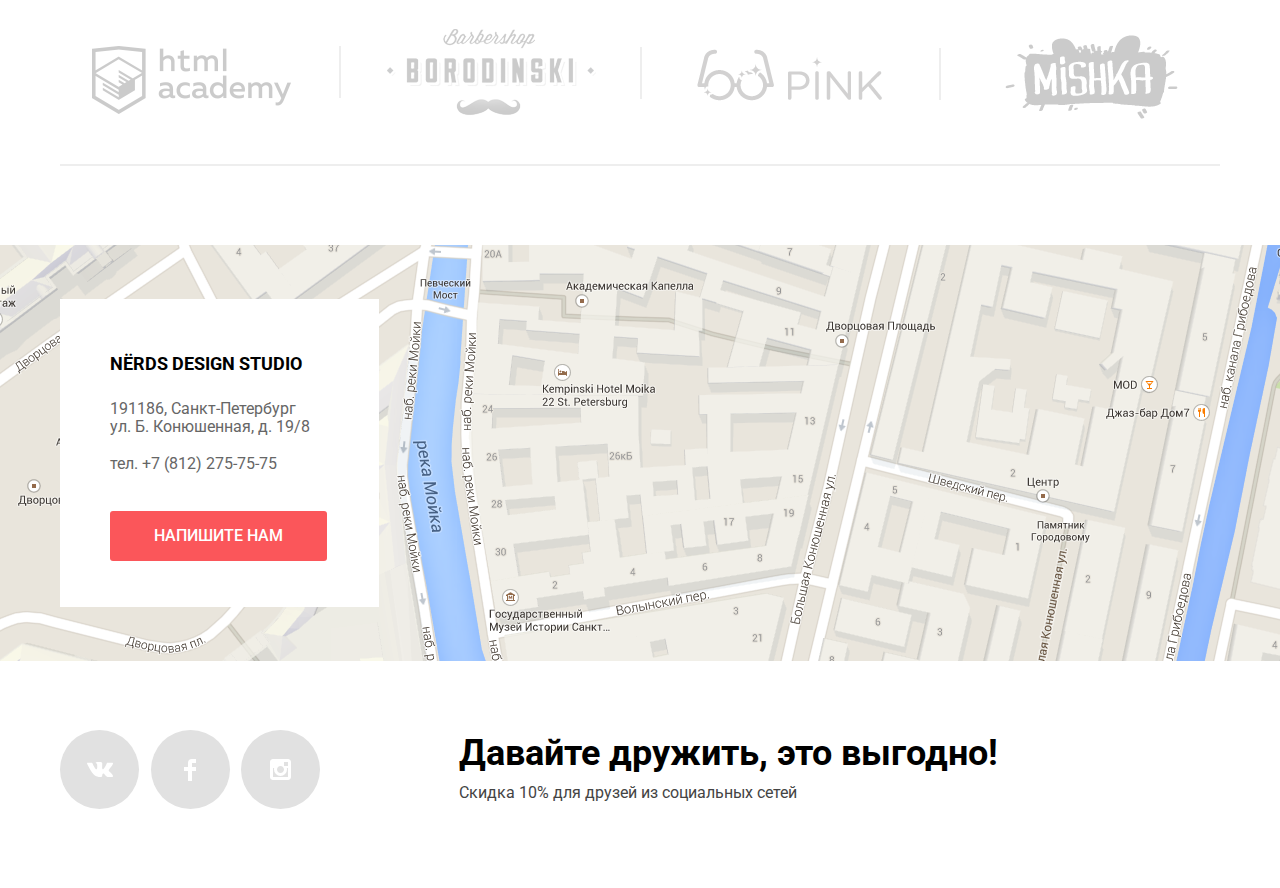
==== commit 3d68dd74: "Исправил ошибку с портфолио эмблем на главной" ====
--- a/index.html
+++ b/index.html
@@ -6,7 +6,6 @@
     <link href="https://fonts.googleapis.com/css?family=Roboto:400,500,700&amp;subset=cyrillic" rel="stylesheet">
     <link rel="stylesheet" href="css/normalize.css">
     <link rel="stylesheet" type="text/css" href="css/style.css">
-    <!--<link rel="stylesheet" type="text/css" href="css/style.min.css">-->
   </head>
   <body>
 <!--Блок шапки-->
@@ -125,16 +124,16 @@
       <div class="portfolio">
         <section class="portfolio-catalog">
             <div class="portfolio-catalog-site_wrapper portfolio-catalog-site_wrapper_line portfolio-catalog-site_border_html">
-              <a class="portfolio-catalog-site_link" href="https://htmlacademy.ru/intensive/htmlcss"><img src="img/logo-html.png" width="199" height="68" alt="Иконка ХТМЛ Академии"></a>
+              <a class="portfolio-catalog-site_link portfolio-catalog-site_link_html" href="https://htmlacademy.ru/intensive/htmlcss"><img src="img/logo-html.png" width="199" height="68" alt="Иконка ХТМЛ Академии"></a>
             </div>
             <div class="portfolio-catalog-site_wrapper portfolio-catalog-site_wrapper_line portfolio-catalog-site_border_barbershop">
-              <a class="portfolio-catalog-site_link" href="#"><img src="img/logo-borodinski.png" width="209" height="90" alt="Иконка Барбершопа"></a>
+              <a class="portfolio-catalog-site_link portfolio-catalog-site_link_site_border_barbershop" href="#"><img src="img/logo-borodinski.png" width="209" height="90" alt="Иконка Барбершопа"></a>
             </div>
             <div class="portfolio-catalog-site_wrapper portfolio-catalog-site_wrapper_line portfolio-catalog-site_border_pink">
-              <a class="portfolio-catalog-site_link" href="#"><img src="img/logo-pink.png" width="185" height="52" alt="Иконка Пинк"></a>
+              <a class="portfolio-catalog-site_link portfolio-catalog-site_link_site_border_pink" href="#"><img src="img/logo-pink.png" width="185" height="52" alt="Иконка Пинк"></a>
             </div>
             <div class="portfolio-catalog-site_wrapper portfolio-catalog-site_wrapper_line">
-              <a class="portfolio-catalog-site_link" href="#"><img src="img/logo-mishka.png" width="173" height="84" alt="Иконка Мишки"></a>
+              <a class="portfolio-catalog-site_link portfolio-catalog-site_link_site_border_barbershop_mishka" href="#"><img src="img/logo-mishka.png" width="173" height="84" alt="Иконка Мишки"></a>
             </div>
         </section>
       </div><!--/Блок портфолио выполненных сайтов-->
--- a/css/style.css
+++ b/css/style.css
@@ -353,7 +353,7 @@
   border-radius: 3px;
   text-align: center;
   display: inline-block;
-  padding: 16px 39px;
+  padding: 16px 40px;
   vertical-align: middle;
 }
 .btn-promo_red {
@@ -539,13 +539,38 @@
   padding-bottom: 34px;
   border-top: 2px solid #eeeeee;
   border-bottom: 2px solid #eeeeee;
-  -webkit-box-pack: justify;
-      -ms-flex-pack: justify;
-          justify-content: space-between;
   -webkit-box-align: center;
       -ms-flex-align: center;
           align-items: center;
 }
+.portfolio-catalog-site_wrapper {
+  width: 260px;
+  min-height: 97px;
+  margin-right: 40px;
+}
+.portfolio-catalog-site_wrapper:nth-child(4n) {
+  margin-right: 0px;
+}
+.portfolio-catalog-site_link_html {
+  position: absolute;
+  top: 13px;
+  left: 32px;
+}
+.portfolio-catalog-site_link_site_border_barbershop {
+  position: absolute;
+  top: -4px;
+  left: 27px;
+}
+.portfolio-catalog-site_link_site_border_pink {
+  position: absolute;
+  top: 16px;
+  left: 37px;
+}
+.portfolio-catalog-site_link_site_border_barbershop_mishka {
+  position: absolute;
+  top: 2px;
+  left: 45px;
+}
 .portfolio-catalog-site_link img {
   opacity: 0.2;
 }
@@ -558,6 +583,7 @@
 .portfolio-catalog-site_wrapper_line {
   position: relative;
 }
+/*
 .portfolio-catalog-site_wrapper_line:nth-child(1) {
   margin-left: 31px;
 }
@@ -567,36 +593,36 @@
 .portfolio-catalog-site_wrapper_line:nth-child(4) {
   margin-right: 43px;
   background-color: transparent;
-}
-.portfolio-catalog-site_border_html::after {
+}*/
+.portfolio-catalog-site_wrapper:nth-child(1)::after {
   content: "";
   display: block;
   position: absolute;
   width: 2px;
   height: 52px;
   background-color: #eeeeee;
-  right: -51px;
-  top: 5px;
-}
-.portfolio-catalog-site_border_barbershop::after {
+  right: -21px;
+  top: 13px;
+}
+.portfolio-catalog-site_wrapper:nth-child(2)::after {
   content: "";
   display: block;
   position: absolute;
   width: 2px;
   height: 52px;
   background-color: #eeeeee;
-  right: -43px;
+  right: -22px;
   top: 14px;
 }
-.portfolio-catalog-site_border_pink::after {
+.portfolio-catalog-site_wrapper:nth-child(3)::after {
   content: "";
   display: block;
   position: absolute;
   width: 2px;
   height: 52px;
   background-color: #eeeeee;
-  right: -58px;
-  top: -5px;
+  right: -21px;
+  top: 15px;
 }
 /*-- БЛОК ПРОЕЗДА АДРЕСА --*/
 .driving {
@@ -1071,6 +1097,12 @@
   width: 11px;
   height: 10px;
 }
+.sorting-item_down_active:hover path {
+  fill: #a6a6a6;
+}
+.sorting-item_down_active:active path {
+  fill: #231f20;
+}
 .sorting-item .sorting-item_up {
   font-size: 0px;
   display: -webkit-box;
@@ -1086,6 +1118,15 @@
   background-color: #ffffff;
   width: 11px;
   height: 10px;
+}
+.sorting-item_up path {
+  fill: #ededed;
+}
+.sorting-item_up_active:hover path {
+  fill: #a6a6a6;
+}
+.sorting-item_up_active:active path {
+  fill: #231f20;
 }
 .sorting-item_link {
   font-family: "Roboto", "Tahoma", sans-serif;
@@ -1393,7 +1434,6 @@
   margin-top: 10px;
 }
 /*-- КАРТА, КОРЗИНА И ОВЕРЛЭЙ ОБРАТНОЙ СВЯЗИ--*/
-
 /*-- ОКНО ОБРАТНОЙ СВЯЗИ--*/
 @-webkit-keyframes bonuce {
   0%		{-webkit-transform: translateX(-2000px);transform: translateX(-2000px);}
